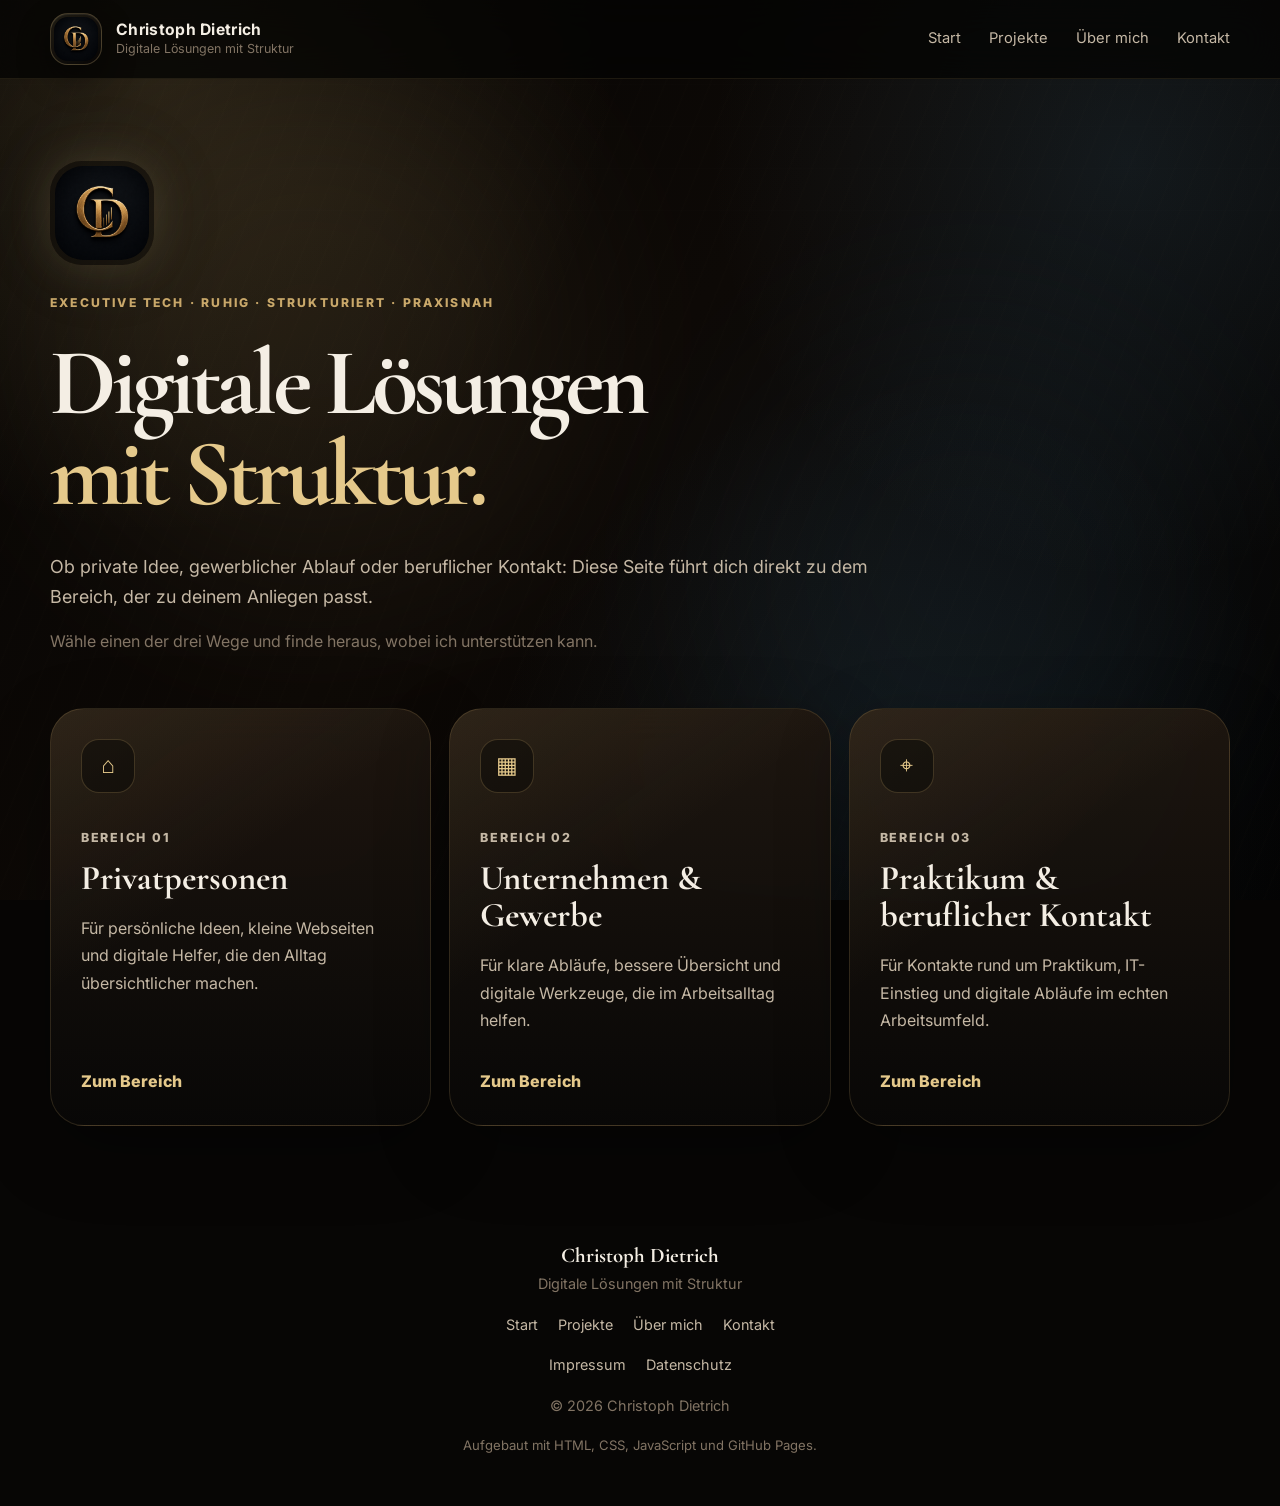
==== index.html @ 3a575f5e "Add files via upload" ====
<!DOCTYPE html>
<html lang="de">
<head>
  <meta charset="UTF-8" />
  <meta name="viewport" content="width=device-width, initial-scale=1.0" />

  <title>Christoph Dietrich | Digitale Lösungen mit Struktur</title>

  <meta
    name="description"
    content="Digitale Lösungen mit Struktur. Wähle zwischen Privatpersonen, Unternehmen & Gewerbe oder Praktikum & beruflicher Kontakt."
  />

  <link rel="icon" type="image/png" href="assets/favicon.png" />
  <link rel="stylesheet" href="style.css" />

  <link rel="preconnect" href="https://fonts.googleapis.com" />
  <link rel="preconnect" href="https://fonts.gstatic.com" crossorigin />
  <link
    href="https://fonts.googleapis.com/css2?family=Cormorant+Garamond:wght@500;600;700&family=Inter:wght@400;500;600;700;800&display=swap"
    rel="stylesheet"
  />
</head>

<body>
  <div class="page-background" aria-hidden="true">
    <div class="grain"></div>
    <div class="wood-lines"></div>
    <div class="ambient ambient-gold"></div>
    <div class="ambient ambient-blue"></div>
  </div>

  <header class="site-header" id="siteHeader">
    <nav class="navbar">
      <a href="./" class="brand" aria-label="Zur Startseite">
        <span class="brand-logo-shell">
          <img src="assets/logo-icon.png" alt="Christoph Dietrich Logo" class="brand-logo" />
        </span>

        <span class="brand-text">
          <strong>Christoph Dietrich</strong>
          <small>Digitale Lösungen mit Struktur</small>
        </span>
      </a>

      <button class="menu-toggle" id="menuToggle" aria-label="Menü öffnen" type="button">
        <span></span>
        <span></span>
        <span></span>
      </button>

      <div class="nav-links" id="navLinks">
        <a href="./">Start</a>
        <a href="projekte/">Projekte</a>
        <a href="ueber-mich/">Über mich</a>
        <a href="kontakt/">Kontakt</a>
      </div>
    </nav>
  </header>

  <main>
    <section class="entrance section">
      <div class="entrance-copy">
        <div class="hero-seal">
          <img src="assets/logo-icon.png" alt="Christoph Dietrich Logo" />
        </div>

        <p class="signature">Executive Tech · ruhig · strukturiert · praxisnah</p>

        <h1>
          Digitale Lösungen
          <span>mit Struktur.</span>
        </h1>

        <p class="entrance-text">
          Ob private Idee, gewerblicher Ablauf oder beruflicher Kontakt:
          Diese Seite führt dich direkt zu dem Bereich, der zu deinem Anliegen passt.
        </p>

        <p class="entrance-subtext">
          Wähle einen der drei Wege und finde heraus, wobei ich unterstützen kann.
        </p>
      </div>

      <div class="choice-grid">
        <a href="privatpersonen/" class="choice-card choice-card-one">
          <div class="choice-icon">⌂</div>
          <p class="choice-kicker">Bereich 01</p>
          <h2>Privatpersonen</h2>
          <p>
            Für persönliche Ideen, kleine Webseiten und digitale Helfer, die den
            Alltag übersichtlicher machen.
          </p>
          <span>Zum Bereich</span>
        </a>

        <a href="unternehmen-gewerbe/" class="choice-card choice-card-two">
          <div class="choice-icon">▦</div>
          <p class="choice-kicker">Bereich 02</p>
          <h2>Unternehmen & Gewerbe</h2>
          <p>
            Für klare Abläufe, bessere Übersicht und digitale Werkzeuge, die im
            Arbeitsalltag helfen.
          </p>
          <span>Zum Bereich</span>
        </a>

        <a href="praktikum-beruflicher-kontakt/" class="choice-card choice-card-three">
          <div class="choice-icon">⌖</div>
          <p class="choice-kicker">Bereich 03</p>
          <h2>Praktikum & beruflicher Kontakt</h2>
          <p>
            Für Kontakte rund um Praktikum, IT-Einstieg und digitale Abläufe im
            echten Arbeitsumfeld.
          </p>
          <span>Zum Bereich</span>
        </a>
      </div>
    </section>
  </main>

  <footer class="footer footer-minimal">
    <div class="footer-inner">
      <div class="footer-brand">
        <strong>Christoph Dietrich</strong>
        <span>Digitale Lösungen mit Struktur</span>
      </div>

      <div class="footer-links">
        <a href="./">Start</a>
        <a href="projekte/">Projekte</a>
        <a href="ueber-mich/">Über mich</a>
        <a href="kontakt/">Kontakt</a>
      </div>

      <div class="footer-legal">
        <a href="impressum/">Impressum</a>
        <a href="datenschutz/">Datenschutz</a>
      </div>

      <p class="footer-copy">
        © <span id="year"></span> Christoph Dietrich
      </p>

      <p class="footer-tech">
        Aufgebaut mit HTML, CSS, JavaScript und GitHub Pages.
      </p>
    </div>
  </footer>

  <script src="script.js"></script>
</body>
</html>
---- style.css ----
:root {
  --bg-main: #070605;
  --text-main: #f4eee4;
  --text-soft: #c5b8a5;
  --text-muted: #827464;

  --gold: #c9a86a;
  --gold-light: #e5c98b;
  --gold-soft: rgba(201, 168, 106, 0.14);

  --blue: #4f8fb8;
  --blue-soft: rgba(79, 143, 184, 0.14);

  --card-dark: rgba(18, 15, 12, 0.82);
  --border: rgba(201, 168, 106, 0.2);
  --border-soft: rgba(255, 255, 255, 0.08);

  --shadow: 0 28px 90px rgba(0, 0, 0, 0.58);

  --font-heading: "Cormorant Garamond", Georgia, serif;
  --font-body: "Inter", Arial, sans-serif;

  --max-width: 1180px;
  --radius-xl: 34px;
  --radius-lg: 24px;
}

* {
  box-sizing: border-box;
  margin: 0;
  padding: 0;
}

html {
  scroll-behavior: smooth;
}

body {
  min-height: 100vh;
  background: var(--bg-main);
  color: var(--text-main);
  font-family: var(--font-body);
  line-height: 1.7;
  overflow-x: hidden;
}

a {
  color: inherit;
  text-decoration: none;
}

button {
  font: inherit;
}

h1,
h2,
h3,
p,
a,
span,
strong {
  overflow-wrap: break-word;
}

.page-background {
  position: fixed;
  inset: 0;
  z-index: -10;
  overflow: hidden;
  background:
    radial-gradient(circle at 12% 8%, rgba(201, 168, 106, 0.16), transparent 33%),
    radial-gradient(circle at 88% 18%, rgba(79, 143, 184, 0.13), transparent 31%),
    radial-gradient(circle at 70% 88%, rgba(79, 143, 184, 0.1), transparent 34%),
    linear-gradient(135deg, #050403 0%, #0d0906 46%, #040404 100%);
}

.grain {
  position: absolute;
  inset: 0;
  opacity: 0.2;
  background-image:
    linear-gradient(rgba(255, 255, 255, 0.03) 1px, transparent 1px),
    linear-gradient(90deg, rgba(255, 255, 255, 0.025) 1px, transparent 1px);
  background-size: 42px 42px;
  mask-image: linear-gradient(to bottom, black 0%, transparent 88%);
}

.wood-lines {
  position: absolute;
  inset: -20%;
  opacity: 0.16;
  background:
    repeating-linear-gradient(
      115deg,
      transparent 0px,
      transparent 18px,
      rgba(201, 168, 106, 0.055) 19px,
      transparent 21px
    );
  transform: rotate(-3deg);
  animation: slowDrift 26s ease-in-out infinite alternate;
}

.ambient {
  position: absolute;
  width: 520px;
  height: 520px;
  border-radius: 999px;
  filter: blur(90px);
  opacity: 0.3;
}

.ambient-gold {
  top: 8%;
  left: 4%;
  background: rgba(201, 168, 106, 0.28);
  animation: ambientGold 18s ease-in-out infinite alternate;
}

.ambient-blue {
  right: 4%;
  bottom: 7%;
  background: rgba(79, 143, 184, 0.22);
  animation: ambientBlue 20s ease-in-out infinite alternate;
}

.site-header {
  position: sticky;
  top: 0;
  z-index: 30;
  background: rgba(5, 4, 3, 0.78);
  border-bottom: 1px solid rgba(201, 168, 106, 0.12);
  backdrop-filter: blur(18px);
  transition:
    background 0.25s ease,
    border-color 0.25s ease,
    box-shadow 0.25s ease;
}

.site-header.scrolled {
  background: rgba(5, 4, 3, 0.92);
  border-bottom-color: rgba(201, 168, 106, 0.22);
  box-shadow: 0 12px 38px rgba(0, 0, 0, 0.35);
}

.navbar {
  width: min(var(--max-width), calc(100% - 36px));
  min-height: 78px;
  margin: 0 auto;
  display: flex;
  align-items: center;
  justify-content: space-between;
  transition: min-height 0.25s ease;
}

.site-header.scrolled .navbar {
  min-height: 70px;
}

.brand {
  display: inline-flex;
  align-items: center;
  gap: 14px;
  min-width: 0;
}

.brand-logo-shell {
  width: 52px;
  height: 52px;
  flex: 0 0 auto;
  display: grid;
  place-items: center;
  border-radius: 18px;
  background:
    linear-gradient(145deg, rgba(229, 201, 139, 0.12), rgba(7, 6, 5, 0.88)),
    rgba(5, 4, 3, 0.7);
  border: 1px solid rgba(229, 201, 139, 0.24);
  box-shadow:
    inset 0 1px 0 rgba(255, 255, 255, 0.06),
    0 14px 32px rgba(0, 0, 0, 0.34);
  overflow: hidden;
  transition:
    width 0.25s ease,
    height 0.25s ease,
    border-radius 0.25s ease;
}

.site-header.scrolled .brand-logo-shell {
  width: 46px;
  height: 46px;
  border-radius: 16px;
}

.brand-logo {
  width: 44px;
  height: 44px;
  display: block;
  object-fit: cover;
  border-radius: 14px;
  transition:
    width 0.25s ease,
    height 0.25s ease,
    border-radius 0.25s ease;
}

.site-header.scrolled .brand-logo {
  width: 39px;
  height: 39px;
  border-radius: 13px;
}

.brand-text {
  display: grid;
  line-height: 1.2;
  min-width: 0;
}

.brand-text strong {
  font-size: 0.98rem;
  letter-spacing: 0.02em;
  white-space: nowrap;
}

.brand-text small {
  color: var(--text-muted);
  font-size: 0.78rem;
  margin-top: 3px;
  white-space: nowrap;
}

.nav-links {
  display: flex;
  align-items: center;
  gap: 28px;
  color: var(--text-soft);
  font-size: 0.92rem;
}

.nav-links a {
  position: relative;
  transition: color 0.2s ease;
}

.nav-links a::after {
  content: "";
  position: absolute;
  left: 0;
  bottom: -9px;
  width: 0;
  height: 1px;
  background: linear-gradient(90deg, var(--gold), transparent);
  transition: width 0.22s ease;
}

.nav-links a:hover {
  color: var(--text-main);
}

.nav-links a:hover::after {
  width: 100%;
}

.menu-toggle {
  display: none;
  width: 46px;
  height: 46px;
  flex: 0 0 auto;
  border: 1px solid var(--border);
  border-radius: 16px;
  background: rgba(20, 15, 11, 0.82);
  cursor: pointer;
}

.menu-toggle span {
  display: block;
  width: 20px;
  height: 2px;
  margin: 5px auto;
  border-radius: 99px;
  background: var(--text-main);
}

.section {
  width: min(var(--max-width), calc(100% - 36px));
  margin: 0 auto;
  padding: 100px 0;
}

.signature,
.eyebrow,
.panel-label {
  color: var(--gold);
  font-size: 0.76rem;
  font-weight: 800;
  letter-spacing: 0.18em;
  text-transform: uppercase;
}

.signature {
  margin-bottom: 24px;
}

h1,
h2,
h3 {
  color: var(--text-main);
}

h1 {
  max-width: 920px;
  font-family: var(--font-heading);
  font-size: clamp(3.4rem, 7.4vw, 7.2rem);
  font-weight: 700;
  line-height: 0.96;
  letter-spacing: -0.052em;
}

h1 span {
  display: block;
  color: var(--gold-light);
}

.btn {
  position: relative;
  min-height: 50px;
  display: inline-flex;
  align-items: center;
  justify-content: center;
  padding: 0 24px;
  border-radius: 999px;
  font-weight: 800;
  border: 1px solid transparent;
  overflow: hidden;
  transition:
    transform 0.22s ease,
    box-shadow 0.22s ease,
    background 0.22s ease,
    border-color 0.22s ease;
  cursor: pointer;
}

.btn::after {
  content: "";
  position: absolute;
  top: -30%;
  left: -60%;
  width: 40%;
  height: 160%;
  background: linear-gradient(90deg, transparent, rgba(255, 255, 255, 0.24), transparent);
  transform: rotate(18deg);
  transition: left 0.55s ease;
}

.btn:hover::after {
  left: 125%;
}

.btn:hover {
  transform: translateY(-2px);
}

.btn:active {
  transform: translateY(0);
}

.btn-primary {
  background: linear-gradient(135deg, var(--gold-light), var(--gold));
  color: #150f09;
  box-shadow: 0 18px 38px rgba(201, 168, 106, 0.22);
}

.btn-primary:hover {
  box-shadow: 0 22px 48px rgba(201, 168, 106, 0.3);
}

.btn-secondary {
  color: var(--text-main);
  background: rgba(18, 15, 12, 0.7);
  border-color: rgba(201, 168, 106, 0.26);
}

.btn-secondary:hover {
  border-color: rgba(79, 143, 184, 0.46);
  background: rgba(79, 143, 184, 0.1);
}

/* Startseite */

.entrance {
  min-height: calc(100vh - 78px);
  display: grid;
  align-content: center;
  gap: 52px;
  padding-top: 82px;
  padding-bottom: 72px;
}

.entrance-copy {
  max-width: 940px;
}

.hero-seal {
  width: 104px;
  height: 104px;
  display: grid;
  place-items: center;
  margin-bottom: 28px;
  border-radius: 32px;
  background: rgba(7, 6, 5, 0.4);
  box-shadow:
    0 0 42px rgba(201, 168, 106, 0.18),
    0 0 90px rgba(79, 143, 184, 0.08);
  animation: softPulse 5s ease-in-out infinite;
}

.hero-seal img {
  width: 94px;
  height: 94px;
  display: block;
  object-fit: cover;
  border-radius: 28px;
}

.entrance-text {
  max-width: 820px;
  margin-top: 32px;
  color: var(--text-soft);
  font-size: clamp(1rem, 1.4vw, 1.12rem);
}

.entrance-subtext {
  margin-top: 16px;
  color: var(--text-muted);
}

.choice-grid {
  display: grid;
  grid-template-columns: repeat(3, minmax(0, 1fr));
  gap: 18px;
}

.choice-card,
.text-card,
.project-card,
.contact-card,
.cta-card,
.page-panel,
.career-card,
.legal-card {
  position: relative;
  overflow: hidden;
}

.choice-card::before,
.text-card::before,
.project-card::before,
.contact-card::before,
.cta-card::before,
.page-panel::before,
.legal-card::before {
  content: "";
  position: absolute;
  inset: 0;
  background: linear-gradient(115deg, transparent 0%, rgba(229, 201, 139, 0.08) 42%, transparent 70%);
  transform: translateX(-130%);
  transition: transform 0.75s ease;
  pointer-events: none;
}

.choice-card:hover::before,
.text-card:hover::before,
.project-card:hover::before,
.contact-card:hover::before,
.cta-card:hover::before,
.page-panel:hover::before,
.legal-card:hover::before {
  transform: translateX(130%);
}

.choice-card {
  min-height: 370px;
  display: flex;
  flex-direction: column;
  padding: 30px;
  border-radius: var(--radius-xl);
  background:
    linear-gradient(145deg, rgba(201, 168, 106, 0.1), transparent 42%),
    linear-gradient(180deg, rgba(31, 23, 16, 0.92), rgba(9, 8, 7, 0.9));
  border: 1px solid rgba(201, 168, 106, 0.18);
  box-shadow: 0 24px 72px rgba(0, 0, 0, 0.32);
  backdrop-filter: blur(18px);
  opacity: 0;
  transform: translateY(18px);
  animation: fadeUp 0.8s ease forwards;
  transition:
    transform 0.22s ease,
    border-color 0.22s ease,
    box-shadow 0.22s ease;
}

.choice-card:hover {
  transform: translateY(-6px);
  border-color: rgba(229, 201, 139, 0.42);
  box-shadow: 0 32px 90px rgba(0, 0, 0, 0.48);
}

.choice-card-one {
  animation-delay: 0.15s;
}

.choice-card-two {
  animation-delay: 0.3s;
}

.choice-card-three {
  animation-delay: 0.45s;
}

.choice-icon,
.page-icon {
  width: 54px;
  height: 54px;
  display: grid;
  place-items: center;
  border-radius: 18px;
  margin-bottom: 34px;
  color: var(--gold-light);
  background: rgba(3, 3, 3, 0.42);
  border: 1px solid rgba(201, 168, 106, 0.24);
  font-size: 1.45rem;
}

.choice-kicker {
  color: var(--text-muted);
  font-size: 0.78rem;
  font-weight: 800;
  text-transform: uppercase;
  letter-spacing: 0.14em;
  margin-bottom: 12px;
}

.choice-card h2 {
  font-family: var(--font-heading);
  font-size: clamp(2rem, 2.7vw, 2.35rem);
  line-height: 1.08;
  margin-bottom: 18px;
}

.choice-card p {
  color: var(--text-soft);
}

.choice-card span {
  margin-top: auto;
  padding-top: 34px;
  color: var(--gold-light);
  font-weight: 800;
}

/* Unterseiten allgemein */

.page-hero {
  min-height: calc(72vh - 78px);
  display: grid;
  grid-template-columns: minmax(0, 1.06fr) minmax(300px, 0.94fr);
  align-items: center;
  gap: 58px;
  padding-top: 82px;
  padding-bottom: 74px;
}

.page-hero-text {
  max-width: 760px;
  margin-top: 32px;
  color: var(--text-soft);
  font-size: clamp(1rem, 1.4vw, 1.1rem);
}

.hero-actions {
  margin-top: 38px;
  display: flex;
  flex-wrap: wrap;
  gap: 14px;
}

.page-panel {
  padding: 30px;
  border-radius: var(--radius-xl);
  background:
    linear-gradient(145deg, rgba(201, 168, 106, 0.1), transparent 42%),
    linear-gradient(180deg, rgba(31, 23, 16, 0.92), rgba(9, 8, 7, 0.9));
  border: 1px solid rgba(201, 168, 106, 0.24);
  box-shadow: var(--shadow);
  backdrop-filter: blur(18px);
}

.panel-list {
  display: grid;
  gap: 12px;
  margin-top: 26px;
}

.panel-list div,
.detail-list div,
.project-data div,
.tech-pill {
  padding: 15px;
  border-radius: 18px;
  background: rgba(3, 3, 3, 0.34);
  border: 1px solid rgba(255, 255, 255, 0.075);
}

.panel-list span,
.detail-list span,
.project-data span {
  display: block;
  color: var(--text-muted);
  font-size: 0.78rem;
  margin-bottom: 4px;
}

.panel-list strong,
.detail-list strong,
.project-data strong {
  color: var(--text-main);
  font-size: 0.92rem;
}

.content-grid {
  display: grid;
  grid-template-columns: minmax(0, 1.08fr) minmax(0, 0.92fr);
  gap: 18px;
}

.text-card,
.project-card,
.contact-card,
.legal-card {
  padding: 30px;
  border-radius: var(--radius-lg);
  background:
    linear-gradient(145deg, rgba(201, 168, 106, 0.08), transparent 48%),
    var(--card-dark);
  border: 1px solid var(--border-soft);
  box-shadow: 0 22px 70px rgba(0, 0, 0, 0.28);
  backdrop-filter: blur(18px);
}

.text-card h2,
.contact-card h2,
.legal-card h2 {
  font-family: var(--font-heading);
  font-size: clamp(2.3rem, 4vw, 4.2rem);
  line-height: 1.02;
  margin-bottom: 20px;
}

.text-card h3,
.project-card h3,
.legal-card h3 {
  font-family: var(--font-heading);
  font-size: 1.75rem;
  line-height: 1.12;
  margin-bottom: 16px;
}

.text-card p,
.project-card p,
.contact-card p,
.legal-card p,
.legal-card li {
  color: var(--text-soft);
}

.text-card p + p,
.legal-card p + p {
  margin-top: 16px;
}

.legal-card ul {
  display: grid;
  gap: 8px;
  margin-top: 14px;
  padding-left: 20px;
}

.card-number {
  display: inline-block;
  margin-bottom: 30px;
  color: var(--gold);
  font-weight: 900;
}

.feature-list {
  display: grid;
  gap: 14px;
  margin-top: 24px;
}

.feature-list article {
  padding: 20px;
  border-radius: 22px;
  background: rgba(4, 4, 4, 0.34);
  border: 1px solid rgba(255, 255, 255, 0.075);
}

.feature-list span {
  display: inline-block;
  margin-bottom: 12px;
  color: var(--gold);
  font-weight: 900;
}

.feature-list h3 {
  margin-bottom: 8px;
}

.projects-grid {
  display: grid;
  grid-template-columns: repeat(2, minmax(0, 1fr));
  gap: 18px;
}

.project-card {
  min-height: 360px;
  display: flex;
  flex-direction: column;
}

.project-head {
  display: flex;
  justify-content: space-between;
  align-items: center;
  gap: 14px;
  margin-bottom: 34px;
}

.project-index {
  color: var(--gold);
  font-weight: 900;
  letter-spacing: 0.08em;
}

.project-state {
  padding: 7px 11px;
  border-radius: 999px;
  color: #d8ecf8;
  background: var(--blue-soft);
  border: 1px solid rgba(79, 143, 184, 0.3);
  font-size: 0.76rem;
  font-weight: 800;
  white-space: nowrap;
}

.project-card p {
  margin-bottom: 18px;
}

.project-data {
  display: grid;
  grid-template-columns: repeat(2, minmax(0, 1fr));
  gap: 12px;
  margin-top: auto;
  padding-top: 16px;
}

.section-heading {
  max-width: 820px;
  margin-bottom: 40px;
}

.eyebrow {
  margin-bottom: 16px;
}

.section-heading h2 {
  font-family: var(--font-heading);
  font-size: clamp(2.7rem, 5vw, 5.2rem);
  line-height: 1;
  letter-spacing: -0.04em;
}

.section-heading p {
  color: var(--text-soft);
  margin-top: 18px;
}

.cta-card {
  max-width: 920px;
  margin: 0 auto;
  padding: 48px;
  text-align: center;
  border-radius: var(--radius-xl);
  background:
    linear-gradient(135deg, rgba(201, 168, 106, 0.1), transparent 44%),
    rgba(18, 15, 12, 0.78);
  border: 1px solid rgba(201, 168, 106, 0.17);
  box-shadow: var(--shadow);
}

.cta-card h2 {
  font-family: var(--font-heading);
  font-size: clamp(2.7rem, 5vw, 5.2rem);
  line-height: 1;
  margin-bottom: 22px;
}

.cta-card p {
  max-width: 700px;
  margin: 0 auto 30px;
  color: var(--text-soft);
}

/* Projekte */

.project-page-grid {
  display: grid;
  gap: 18px;
}

.project-page-card {
  min-height: 390px;
}

.tech-list {
  display: flex;
  flex-wrap: wrap;
  gap: 10px;
  margin-top: 24px;
}

.tech-pill {
  color: var(--text-soft);
  font-size: 0.9rem;
}

/* Über mich */

.about-hero {
  position: relative;
  width: 100%;
  max-width: none;
  min-height: calc(88vh - 78px);
  margin: 0;
  padding: 0;
  display: grid;
  align-items: center;
  overflow: hidden;
  isolation: isolate;
}

.about-hero::before {
  content: "";
  position: absolute;
  inset: 0;
  z-index: 2;
  pointer-events: none;
  background:
    linear-gradient(
      90deg,
      rgba(7, 6, 5, 0.98) 0%,
      rgba(7, 6, 5, 0.94) 28%,
      rgba(7, 6, 5, 0.78) 48%,
      rgba(7, 6, 5, 0.38) 68%,
      rgba(7, 6, 5, 0.74) 100%
    ),
    linear-gradient(
      180deg,
      rgba(7, 6, 5, 0.86) 0%,
      rgba(7, 6, 5, 0.18) 38%,
      rgba(7, 6, 5, 0.92) 100%
    ),
    radial-gradient(circle at 78% 38%, rgba(201, 168, 106, 0.11), transparent 32%),
    radial-gradient(circle at 84% 70%, rgba(79, 143, 184, 0.12), transparent 34%);
}

.about-hero::after {
  content: "";
  position: absolute;
  inset: 0;
  z-index: 3;
  pointer-events: none;
  opacity: 0.3;
  background:
    repeating-linear-gradient(
      115deg,
      transparent 0px,
      transparent 26px,
      rgba(201, 168, 106, 0.055) 27px,
      transparent 29px
    ),
    linear-gradient(
      90deg,
      rgba(7, 6, 5, 0.75) 0%,
      transparent 44%,
      rgba(7, 6, 5, 0.68) 100%
    );
  mix-blend-mode: screen;
}

.about-hero-bg {
  position: absolute;
  inset: 0;
  z-index: 1;
  overflow: hidden;
  background:
    radial-gradient(circle at 82% 40%, rgba(201, 168, 106, 0.08), transparent 34%),
    linear-gradient(135deg, #050403 0%, #0d0906 48%, #040404 100%);
}

.about-hero-bg img {
  position: absolute;
  right: 0;
  top: 50%;
  width: min(58vw, 760px);
  height: 100%;
  min-height: 620px;
  transform: translateY(-50%);
  object-fit: cover;
  object-position: center top;
  opacity: 0.62;
  filter: saturate(0.72) contrast(1.04) brightness(0.66);
  animation: portraitFade 1.2s ease both;
  mask-image:
    linear-gradient(
      90deg,
      transparent 0%,
      rgba(0, 0, 0, 0.08) 8%,
      black 26%,
      black 66%,
      rgba(0, 0, 0, 0.42) 82%,
      transparent 100%
    ),
    linear-gradient(
      180deg,
      transparent 0%,
      black 12%,
      black 68%,
      transparent 100%
    );
  mask-composite: intersect;
}

.about-hero-content {
  position: relative;
  z-index: 5;
  width: min(var(--max-width), calc(100% - 36px));
  margin: 0 auto;
  padding: 96px 0 98px;
  max-width: none;
  animation: fadeUp 0.8s ease both;
}

.about-hero-content .page-hero-text,
.about-hero-content .about-intro {
  max-width: 720px;
}

.about-intro {
  margin-top: 22px;
  color: var(--text-soft);
}

.personal-grid {
  display: grid;
  grid-template-columns: minmax(0, 1.16fr) minmax(0, 0.84fr);
  gap: 18px;
}

.main-profile-card {
  grid-row: span 2;
}

.detail-list {
  display: grid;
  gap: 10px;
}

.career-card {
  padding: 34px;
  border-radius: var(--radius-xl);
  background:
    linear-gradient(135deg, rgba(201, 168, 106, 0.1), transparent 44%),
    rgba(18, 15, 12, 0.78);
  border: 1px solid rgba(201, 168, 106, 0.17);
  backdrop-filter: blur(18px);
  position: relative;
  overflow: hidden;
}

.career-line {
  position: absolute;
  left: 34px;
  top: 76px;
  bottom: 76px;
  width: 1px;
  background: linear-gradient(to bottom, var(--gold), transparent);
  opacity: 0.38;
}

.career-item {
  position: relative;
  display: grid;
  grid-template-columns: 52px minmax(0, 1fr);
  gap: 24px;
  padding: 24px 0;
}

.career-item span {
  position: relative;
  width: 48px;
  height: 48px;
  border-radius: 16px;
  display: grid;
  place-items: center;
  color: var(--gold-light);
  background: rgba(3, 3, 3, 0.92);
  border: 1px solid rgba(201, 168, 106, 0.26);
  font-weight: 900;
  z-index: 2;
  box-shadow: 0 0 0 10px rgba(18, 15, 12, 0.82);
}

.career-item h3 {
  font-family: var(--font-heading);
  font-size: 1.75rem;
  line-height: 1.12;
  margin-bottom: 16px;
}

.career-item p {
  color: var(--text-soft);
}

/* Kontakt */

.contact-page,
.legal-page {
  min-height: calc(100vh - 78px);
  display: grid;
  align-content: center;
  padding-top: 82px;
  padding-bottom: 72px;
}

.contact-card {
  max-width: 920px;
  margin: 0 auto;
  text-align: center;
}

.contact-card .page-icon {
  margin: 0 auto 28px;
}

.contact-grid {
  display: grid;
  grid-template-columns: repeat(3, minmax(0, 1fr));
  gap: 14px;
  margin-top: 34px;
}

.contact-grid div {
  padding: 18px;
  border-radius: 20px;
  background: rgba(3, 3, 3, 0.34);
  border: 1px solid rgba(255, 255, 255, 0.075);
}

.contact-grid strong {
  display: block;
  color: var(--gold-light);
  margin-bottom: 8px;
}

.contact-grid span {
  color: var(--text-soft);
  font-size: 0.9rem;
}

.notice {
  margin-top: 28px;
  padding: 18px 20px;
  border-radius: 22px;
  color: var(--text-soft);
  background: rgba(79, 143, 184, 0.1);
  border: 1px solid rgba(79, 143, 184, 0.22);
}

/* Legal */

.legal-wrap {
  display: grid;
  gap: 18px;
}

.legal-card {
  max-width: 940px;
}

.legal-card address {
  margin-top: 14px;
  color: var(--text-soft);
  font-style: normal;
  line-height: 1.9;
}

/* Footer */

.footer {
  width: min(var(--max-width), calc(100% - 36px));
  margin: 0 auto;
  padding: 46px 0 50px;
  color: var(--text-muted);
  text-align: center;
  border-top: 1px solid rgba(201, 168, 106, 0.13);
}

.footer-minimal {
  border-top: none;
}

.footer-inner {
  display: grid;
  gap: 16px;
  justify-items: center;
}

.footer-brand {
  display: grid;
  gap: 3px;
}

.footer-brand strong {
  color: var(--text-main);
  font-family: var(--font-heading);
  font-size: 1.3rem;
  line-height: 1.2;
}

.footer-brand span,
.footer-copy,
.footer-tech {
  color: var(--text-muted);
  font-size: 0.9rem;
}

.footer-tech {
  font-size: 0.82rem;
}

.footer-links,
.footer-legal {
  display: flex;
  justify-content: center;
  flex-wrap: wrap;
  gap: 14px 20px;
}

.footer-links a,
.footer-legal a {
  color: var(--text-soft);
  font-size: 0.9rem;
  transition: color 0.2s ease;
}

.footer-links a:hover,
.footer-legal a:hover {
  color: var(--gold-light);
}

.reveal {
  opacity: 0;
  transform: translateY(24px) scale(0.985);
  transition:
    opacity 0.7s ease,
    transform 0.7s ease;
}

.reveal.visible {
  opacity: 1;
  transform: translateY(0) scale(1);
}

/* Animationen */

@keyframes fadeUp {
  from {
    opacity: 0;
    transform: translateY(18px);
  }

  to {
    opacity: 1;
    transform: translateY(0);
  }
}

@keyframes portraitFade {
  from {
    opacity: 0;
    transform: translateY(-50%) scale(1.03);
  }

  to {
    opacity: 0.62;
    transform: translateY(-50%) scale(1);
  }
}

@keyframes ambientGold {
  from {
    transform: translate(0, 0) scale(1);
  }

  to {
    transform: translate(80px, 50px) scale(1.08);
  }
}

@keyframes ambientBlue {
  from {
    transform: translate(0, 0) scale(1);
  }

  to {
    transform: translate(-70px, -45px) scale(1.05);
  }
}

@keyframes slowDrift {
  from {
    transform: rotate(-3deg) translateX(0);
  }

  to {
    transform: rotate(-3deg) translateX(42px);
  }
}

@keyframes softPulse {
  0%,
  100% {
    box-shadow:
      0 0 42px rgba(201, 168, 106, 0.18),
      0 0 90px rgba(79, 143, 184, 0.08);
  }

  50% {
    box-shadow:
      0 0 58px rgba(201, 168, 106, 0.25),
      0 0 110px rgba(79, 143, 184, 0.12);
  }
}

/* Responsive */

@media (max-width: 1080px) {
  .choice-grid,
  .page-hero,
  .content-grid,
  .personal-grid {
    grid-template-columns: 1fr;
  }

  .choice-card {
    min-height: auto;
  }

  .page-panel {
    max-width: 760px;
  }

  .main-profile-card {
    grid-row: auto;
  }

  .about-hero-bg img {
    right: -8%;
    width: min(62vw, 640px);
    opacity: 0.48;
  }
}

@media (max-width: 860px) {
  .projects-grid,
  .project-data,
  .contact-grid {
    grid-template-columns: 1fr;
  }

  .project-card {
    min-height: auto;
  }
}

@media (max-width: 740px) {
  .navbar {
    min-height: 70px;
  }

  .brand-text small {
    display: none;
  }

  .menu-toggle {
    display: block;
  }

  .nav-links {
    position: absolute;
    top: 70px;
    left: 18px;
    right: 18px;
    display: none;
    flex-direction: column;
    align-items: flex-start;
    gap: 0;
    padding: 14px;
    border-radius: 22px;
    background: rgba(7, 6, 5, 0.96);
    border: 1px solid rgba(201, 168, 106, 0.2);
    box-shadow: var(--shadow);
  }

  .nav-links.active {
    display: flex;
  }

  .nav-links a {
    width: 100%;
    padding: 13px 10px;
  }

  .nav-links a::after {
    display: none;
  }

  .section {
    width: min(100% - 28px, var(--max-width));
    padding: 74px 0;
  }

  .entrance,
  .page-hero,
  .contact-page,
  .legal-page {
    padding-top: 58px;
    padding-bottom: 58px;
  }

  h1 {
    font-size: clamp(3.05rem, 15vw, 5rem);
    line-height: 1;
  }

  .signature {
    line-height: 1.5;
  }

  .hero-seal {
    width: 86px;
    height: 86px;
    border-radius: 26px;
  }

  .hero-seal img {
    width: 78px;
    height: 78px;
    border-radius: 23px;
  }

  .choice-card,
  .page-panel,
  .text-card,
  .project-card,
  .career-card,
  .cta-card,
  .contact-card,
  .legal-card {
    padding: 24px;
  }

  .hero-actions {
    flex-direction: column;
  }

  .btn {
    width: 100%;
  }

  .project-head {
    align-items: flex-start;
    flex-direction: column;
    margin-bottom: 32px;
  }

  .career-line {
    display: none;
  }

  .career-item {
    grid-template-columns: 1fr;
    gap: 14px;
  }

  .career-item span {
    box-shadow: none;
  }

  .section-heading h2,
  .cta-card h2,
  .contact-card h2,
  .text-card h2,
  .legal-card h2 {
    font-size: clamp(2.4rem, 12vw, 4rem);
    line-height: 1.04;
  }

  .about-hero {
    min-height: auto;
  }

  .about-hero::before {
    background:
      linear-gradient(
        180deg,
        rgba(7, 6, 5, 0.72) 0%,
        rgba(7, 6, 5, 0.92) 42%,
        rgba(7, 6, 5, 0.98) 100%
      ),
      radial-gradient(circle at 68% 18%, rgba(201, 168, 106, 0.12), transparent 34%);
  }

  .about-hero-bg {
    height: 390px;
    inset: 0 0 auto 0;
  }

  .about-hero-bg img {
    position: absolute;
    right: -18%;
    top: 0;
    width: 118%;
    height: 390px;
    min-height: 0;
    transform: none;
    opacity: 0.34;
    object-position: center top;
    filter: saturate(0.7) contrast(1.02) brightness(0.6);
    mask-image: linear-gradient(to bottom, black 0%, black 48%, transparent 100%);
    animation: none;
  }

  .about-hero-content {
    padding: 72px 0 76px;
  }
}

@media (max-width: 460px) {
  .brand-text strong {
    font-size: 0.9rem;
  }

  .brand-logo-shell {
    width: 46px;
    height: 46px;
    border-radius: 16px;
  }

  .brand-logo {
    width: 39px;
    height: 39px;
    border-radius: 13px;
  }

  .choice-card h2 {
    font-size: 2rem;
  }

  .footer {
    padding-bottom: 42px;
  }
}

@media (prefers-reduced-motion: reduce) {
  html {
    scroll-behavior: auto;
  }

  *,
  *::before,
  *::after {
    animation-duration: 0.001ms !important;
    animation-iteration-count: 1 !important;
    transition-duration: 0.001ms !important;
  }
}
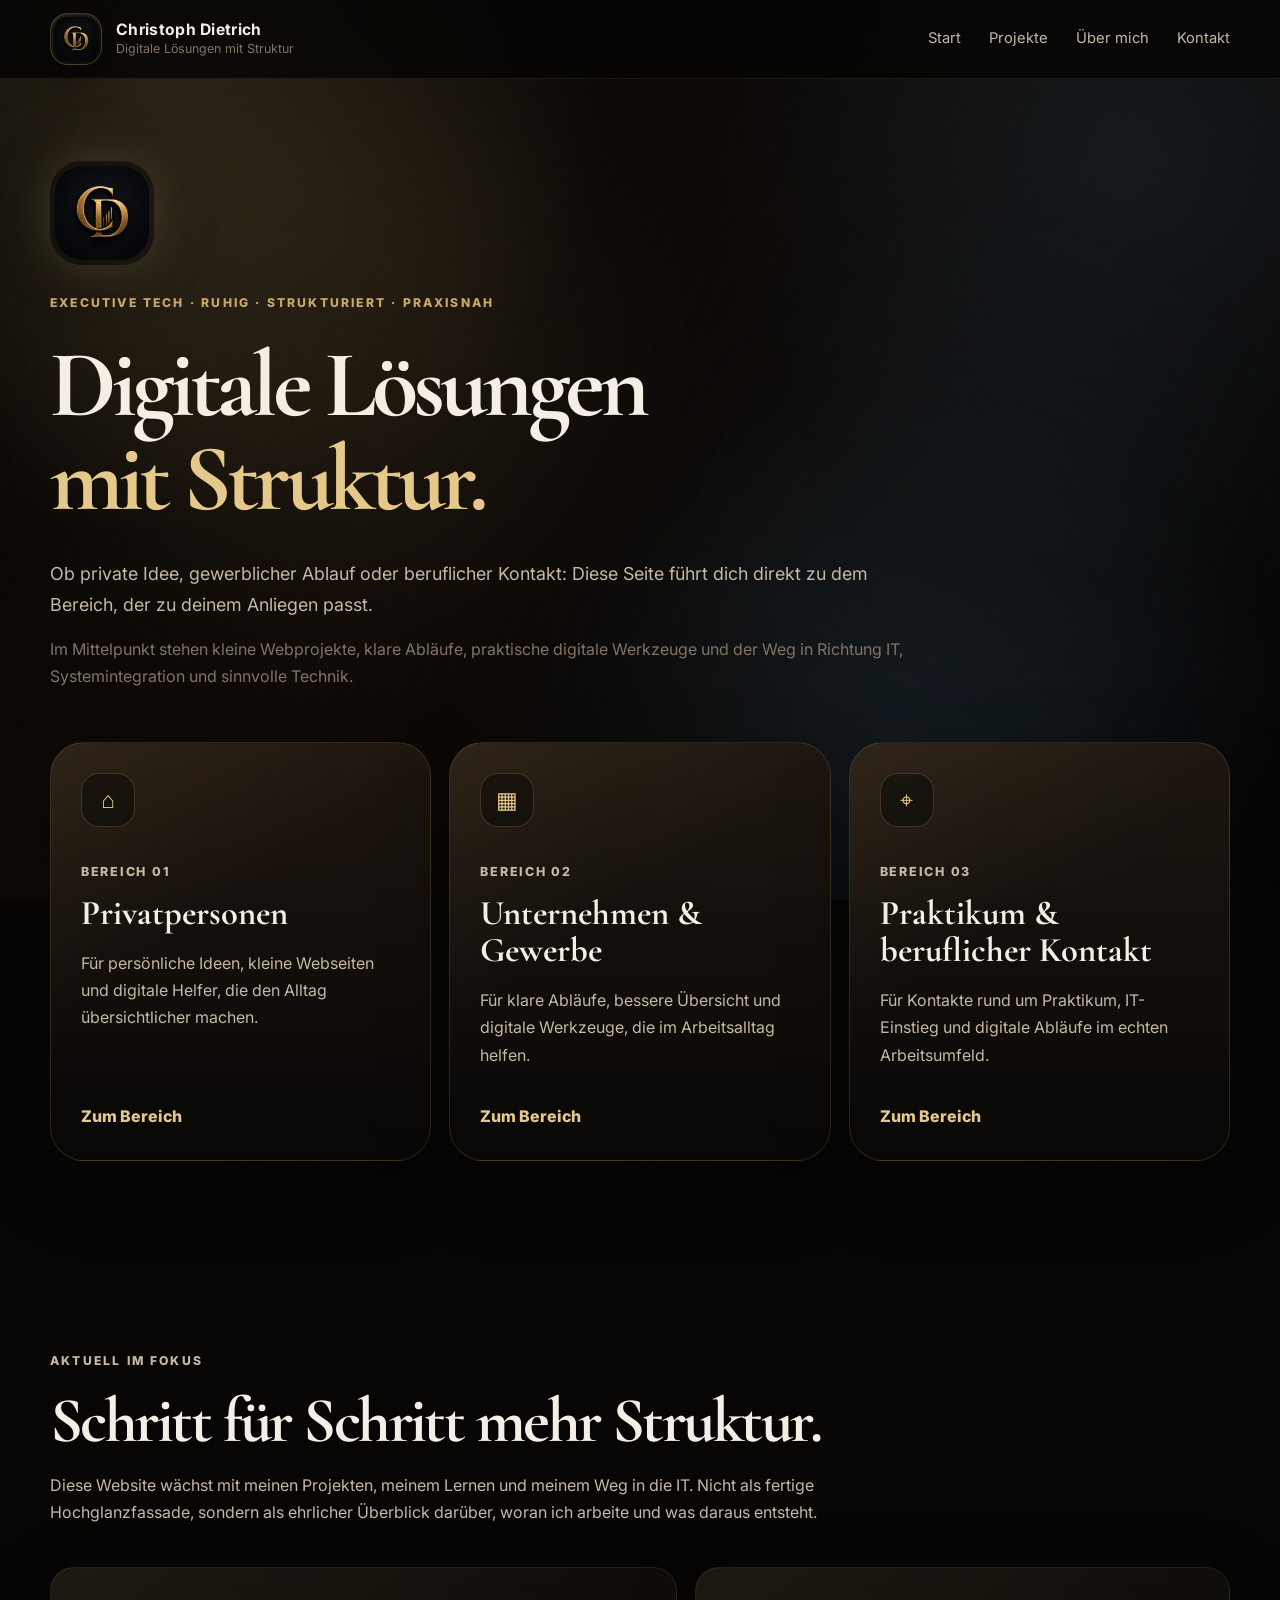
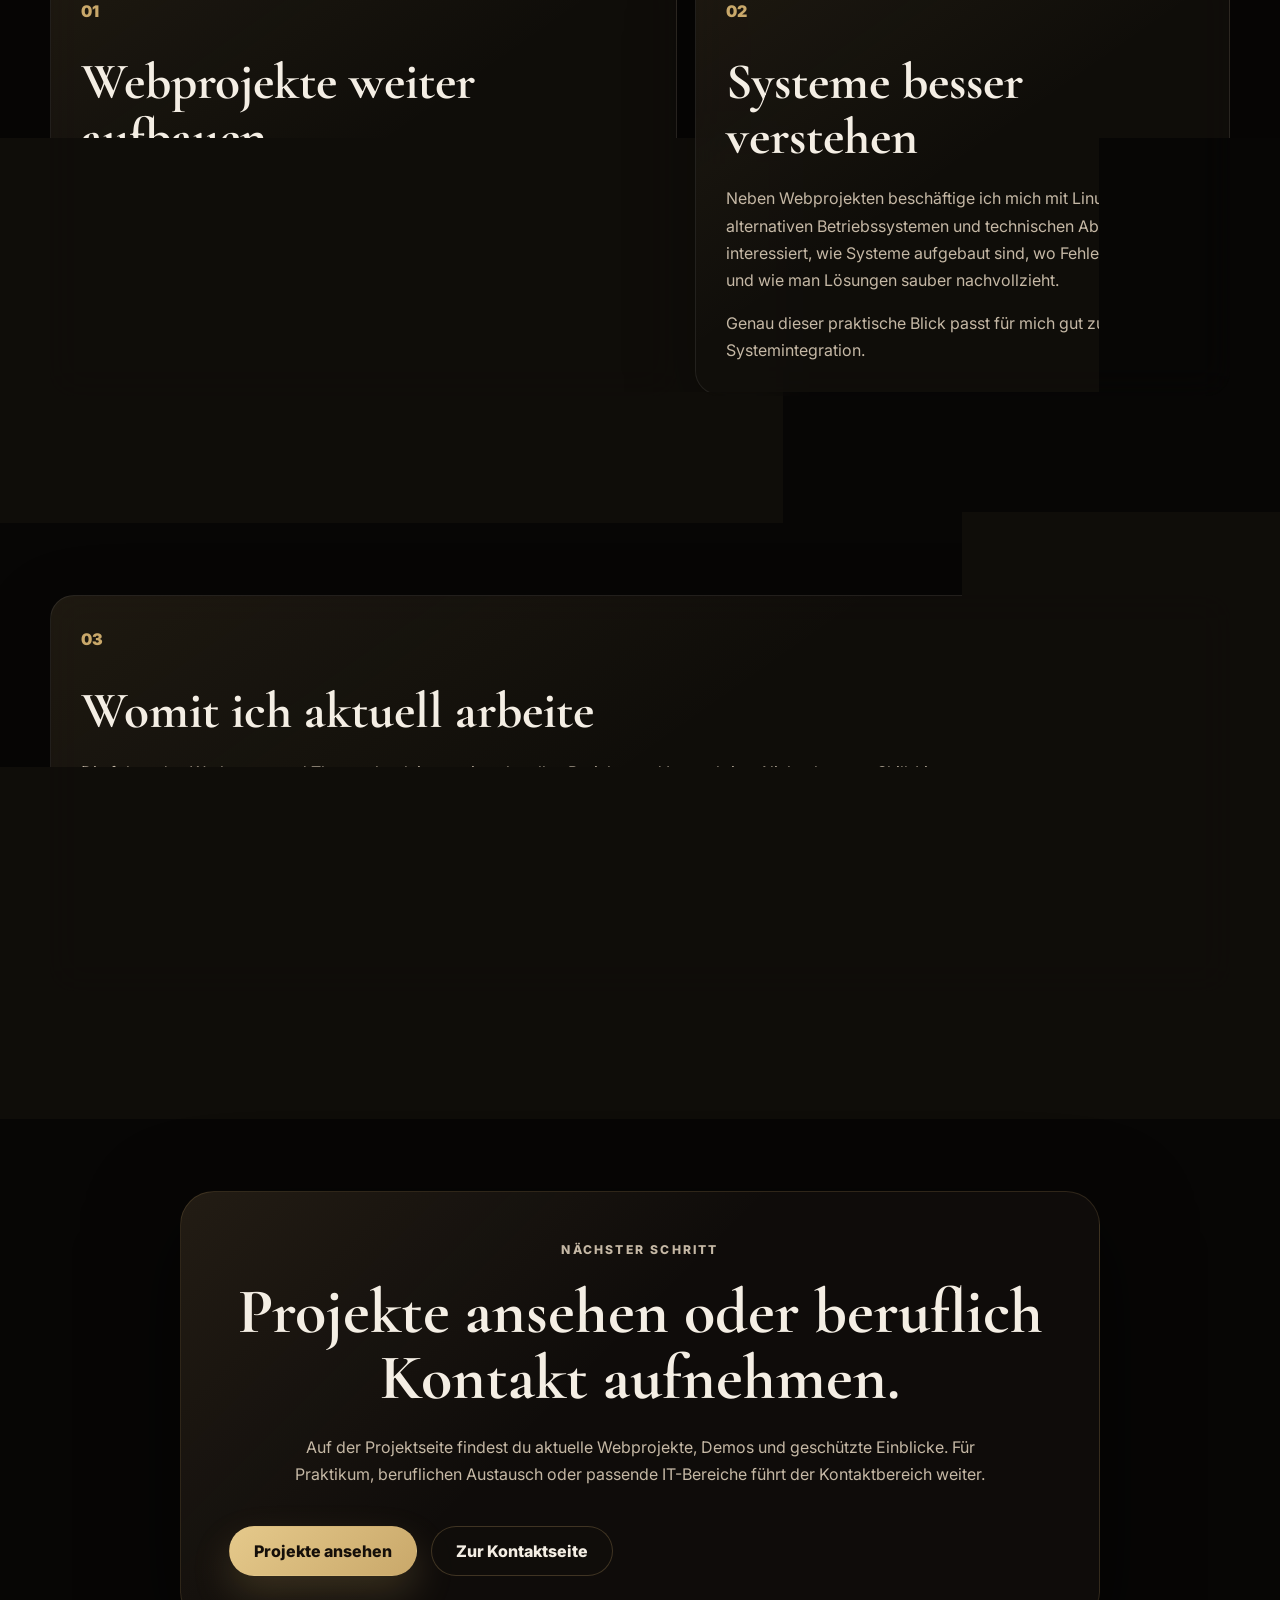
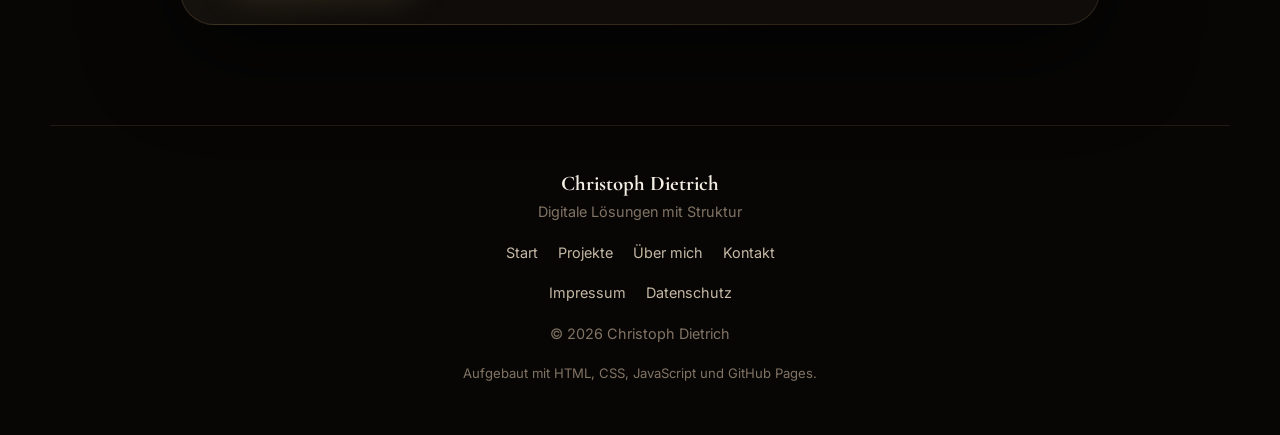
==== commit 5c0a5337: "Add files via upload" ====
--- a/index.html
+++ b/index.html
@@ -8,7 +8,7 @@
 
   <meta
     name="description"
-    content="Digitale Lösungen mit Struktur. Wähle zwischen Privatpersonen, Unternehmen & Gewerbe oder Praktikum & beruflicher Kontakt."
+    content="Christoph Dietrich. Digitale Lösungen mit Struktur, kleine Webprojekte, praktische Anwendungen, IT-Einstieg, Systemintegration und beruflicher Kontakt."
   />
 
   <link rel="icon" type="image/png" href="assets/favicon.png" />
@@ -78,48 +78,153 @@
         </p>
 
         <p class="entrance-subtext">
-          Wähle einen der drei Wege und finde heraus, wobei ich unterstützen kann.
+          Im Mittelpunkt stehen kleine Webprojekte, klare Abläufe, praktische digitale
+          Werkzeuge und der Weg in Richtung IT, Systemintegration und sinnvolle Technik.
         </p>
       </div>
 
       <div class="choice-grid">
         <a href="privatpersonen/" class="choice-card choice-card-one">
           <div class="choice-icon">⌂</div>
+
           <p class="choice-kicker">Bereich 01</p>
+
           <h2>Privatpersonen</h2>
-          <p>
-            Für persönliche Ideen, kleine Webseiten und digitale Helfer, die den
-            Alltag übersichtlicher machen.
-          </p>
+
+          <p>
+            Für persönliche Ideen, kleine Webseiten und digitale Helfer, die den Alltag
+            übersichtlicher machen.
+          </p>
+
           <span>Zum Bereich</span>
         </a>
 
         <a href="unternehmen-gewerbe/" class="choice-card choice-card-two">
           <div class="choice-icon">▦</div>
+
           <p class="choice-kicker">Bereich 02</p>
+
           <h2>Unternehmen & Gewerbe</h2>
+
           <p>
             Für klare Abläufe, bessere Übersicht und digitale Werkzeuge, die im
             Arbeitsalltag helfen.
           </p>
+
           <span>Zum Bereich</span>
         </a>
 
         <a href="praktikum-beruflicher-kontakt/" class="choice-card choice-card-three">
           <div class="choice-icon">⌖</div>
+
           <p class="choice-kicker">Bereich 03</p>
+
           <h2>Praktikum & beruflicher Kontakt</h2>
-          <p>
-            Für Kontakte rund um Praktikum, IT-Einstieg und digitale Abläufe im
-            echten Arbeitsumfeld.
-          </p>
+
+          <p>
+            Für Kontakte rund um Praktikum, IT-Einstieg und digitale Abläufe im echten
+            Arbeitsumfeld.
+          </p>
+
           <span>Zum Bereich</span>
         </a>
       </div>
     </section>
+
+    <section class="section">
+      <div class="section-heading">
+        <p class="eyebrow">Aktuell im Fokus</p>
+        <h2>Schritt für Schritt mehr Struktur.</h2>
+        <p>
+          Diese Website wächst mit meinen Projekten, meinem Lernen und meinem Weg in die IT.
+          Nicht als fertige Hochglanzfassade, sondern als ehrlicher Überblick darüber, woran ich
+          arbeite und was daraus entsteht.
+        </p>
+      </div>
+
+      <div class="content-grid">
+        <article class="text-card">
+          <span class="card-number">01</span>
+
+          <h2>Webprojekte weiter aufbauen</h2>
+
+          <p>
+            Ich arbeite an kleinen Webseiten, Anwendungen und Konzepten, die nicht nur gut
+            aussehen sollen, sondern verständlich aufgebaut sind und im Alltag Sinn ergeben.
+          </p>
+
+          <p>
+            Dazu gehören eigene Projekte, kleine Demos und Ideen, bei denen Struktur,
+            Gestaltung und Funktion zusammenkommen.
+          </p>
+        </article>
+
+        <article class="text-card">
+          <span class="card-number">02</span>
+
+          <h2>Systeme besser verstehen</h2>
+
+          <p>
+            Neben Webprojekten beschäftige ich mich mit Linux-Systemen, alternativen
+            Betriebssystemen und technischen Abläufen. Mich interessiert, wie Systeme aufgebaut
+            sind, wo Fehler entstehen und wie man Lösungen sauber nachvollzieht.
+          </p>
+
+          <p>
+            Genau dieser praktische Blick passt für mich gut zur Systemintegration.
+          </p>
+        </article>
+      </div>
+    </section>
+
+    <section class="section">
+      <article class="text-card">
+        <span class="card-number">03</span>
+
+        <h2>Womit ich aktuell arbeite</h2>
+
+        <p>
+          Die folgenden Werkzeuge und Themen begleiten meine aktuellen Projekte und Lernschritte.
+          Nicht als starre Skill-Liste, sondern als praktischer Werkzeugkasten, der Stück für Stück wächst.
+        </p>
+
+        <div class="tech-list">
+          <span class="tech-pill">HTML</span>
+          <span class="tech-pill">CSS</span>
+          <span class="tech-pill">JavaScript</span>
+          <span class="tech-pill">JSON</span>
+          <span class="tech-pill">Visual Studio Code</span>
+          <span class="tech-pill">GitHub</span>
+          <span class="tech-pill">GitHub Pages</span>
+          <span class="tech-pill">Netlify</span>
+          <span class="tech-pill">Responsive Layouts</span>
+          <span class="tech-pill">Linux Mint</span>
+          <span class="tech-pill">Arch Linux</span>
+          <span class="tech-pill">Ubuntu Touch</span>
+        </div>
+      </article>
+    </section>
+
+    <section class="section">
+      <div class="cta-card">
+        <p class="eyebrow">Nächster Schritt</p>
+
+        <h2>Projekte ansehen oder beruflich Kontakt aufnehmen.</h2>
+
+        <p>
+          Auf der Projektseite findest du aktuelle Webprojekte, Demos und geschützte Einblicke.
+          Für Praktikum, beruflichen Austausch oder passende IT-Bereiche führt der Kontaktbereich weiter.
+        </p>
+
+        <div class="hero-actions">
+          <a href="projekte/" class="btn btn-primary">Projekte ansehen</a>
+          <a href="kontakt/" class="btn btn-secondary">Zur Kontaktseite</a>
+        </div>
+      </div>
+    </section>
   </main>
 
-  <footer class="footer footer-minimal">
+  <footer class="footer">
     <div class="footer-inner">
       <div class="footer-brand">
         <strong>Christoph Dietrich</strong>
--- a/style.css
+++ b/style.css
@@ -125,6 +125,8 @@
   animation: ambientBlue 20s ease-in-out infinite alternate;
 }
 
+/* Header */
+
 .site-header {
   position: sticky;
   top: 0;
@@ -281,6 +283,8 @@
   background: var(--text-main);
 }
 
+/* Global Layout */
+
 .section {
   width: min(var(--max-width), calc(100% - 36px));
   margin: 0 auto;
@@ -312,7 +316,7 @@
   font-family: var(--font-heading);
   font-size: clamp(3.4rem, 7.4vw, 7.2rem);
   font-weight: 700;
-  line-height: 0.96;
+  line-height: 1;
   letter-spacing: -0.052em;
 }
 
@@ -652,7 +656,7 @@
 .legal-card h2 {
   font-family: var(--font-heading);
   font-size: clamp(2.3rem, 4vw, 4.2rem);
-  line-height: 1.02;
+  line-height: 1.08;
   margin-bottom: 20px;
 }
 
@@ -661,7 +665,7 @@
 .legal-card h3 {
   font-family: var(--font-heading);
   font-size: 1.75rem;
-  line-height: 1.12;
+  line-height: 1.16;
   margin-bottom: 16px;
 }
 
@@ -733,7 +737,7 @@
   justify-content: space-between;
   align-items: center;
   gap: 14px;
-  margin-bottom: 34px;
+  margin-bottom: 26px;
 }
 
 .project-index {
@@ -777,7 +781,7 @@
 .section-heading h2 {
   font-family: var(--font-heading);
   font-size: clamp(2.7rem, 5vw, 5.2rem);
-  line-height: 1;
+  line-height: 1.04;
   letter-spacing: -0.04em;
 }
 
@@ -802,25 +806,167 @@
 .cta-card h2 {
   font-family: var(--font-heading);
   font-size: clamp(2.7rem, 5vw, 5.2rem);
-  line-height: 1;
+  line-height: 1.04;
   margin-bottom: 22px;
 }
 
 .cta-card p {
   max-width: 700px;
-  margin: 0 auto 30px;
+  margin: 0 auto 18px;
   color: var(--text-soft);
 }
 
+.cta-card p:last-of-type {
+  margin-bottom: 30px;
+}
+
 /* Projekte */
 
 .project-page-grid {
   display: grid;
-  gap: 18px;
+  gap: 22px;
 }
 
 .project-page-card {
-  min-height: 390px;
+  min-height: 0;
+}
+
+.project-preview {
+  position: relative;
+  width: 100%;
+  aspect-ratio: 16 / 9;
+  margin-bottom: 26px;
+  border-radius: 22px;
+  overflow: hidden;
+  background:
+    linear-gradient(145deg, rgba(201, 168, 106, 0.16), transparent 45%),
+    rgba(3, 3, 3, 0.45);
+  border: 1px solid rgba(201, 168, 106, 0.18);
+  box-shadow:
+    inset 0 1px 0 rgba(255, 255, 255, 0.07),
+    0 18px 44px rgba(0, 0, 0, 0.32);
+}
+
+.project-preview::after {
+  content: "";
+  position: absolute;
+  inset: 0;
+  pointer-events: none;
+  background:
+    linear-gradient(180deg, transparent 48%, rgba(7, 6, 5, 0.42) 100%),
+    linear-gradient(115deg, rgba(255, 255, 255, 0.08), transparent 30%, transparent 70%, rgba(79, 143, 184, 0.08));
+}
+
+.project-preview img {
+  width: 100%;
+  height: 100%;
+  display: block;
+  object-fit: cover;
+  object-position: center top;
+  filter: saturate(0.92) contrast(1.04) brightness(0.86);
+  transition:
+    transform 0.35s ease,
+    filter 0.35s ease;
+}
+
+.project-card:hover .project-preview img {
+  transform: scale(1.035);
+  filter: saturate(1) contrast(1.06) brightness(0.94);
+}
+
+.project-actions {
+  display: flex;
+  flex-wrap: wrap;
+  gap: 12px;
+  margin-top: 24px;
+}
+
+.project-action-btn {
+  min-height: 46px;
+  padding: 0 20px;
+  font-size: 0.92rem;
+}
+
+.project-static-action {
+  min-height: 46px;
+  display: inline-flex;
+  align-items: center;
+  justify-content: center;
+  padding: 0 18px;
+  border-radius: 999px;
+  color: var(--text-soft);
+  background: rgba(3, 3, 3, 0.34);
+  border: 1px solid rgba(201, 168, 106, 0.22);
+  font-size: 0.9rem;
+  font-weight: 800;
+}
+
+.project-mood-section {
+  width: min(var(--max-width), calc(100% - 36px));
+  margin: 0 auto;
+  padding: 12px 0 18px;
+}
+
+.project-mood-image {
+  position: relative;
+  min-height: 420px;
+  border-radius: var(--radius-xl);
+  overflow: hidden;
+  background:
+    linear-gradient(145deg, rgba(201, 168, 106, 0.16), transparent 42%),
+    rgba(7, 6, 5, 0.72);
+  border: 1px solid rgba(201, 168, 106, 0.18);
+  box-shadow:
+    0 30px 90px rgba(0, 0, 0, 0.46),
+    inset 0 1px 0 rgba(255, 255, 255, 0.07);
+}
+
+.project-mood-image::before {
+  content: "";
+  position: absolute;
+  inset: 0;
+  z-index: 2;
+  pointer-events: none;
+  background:
+    linear-gradient(90deg, rgba(7, 6, 5, 0.2), transparent 42%, rgba(7, 6, 5, 0.24)),
+    linear-gradient(180deg, rgba(7, 6, 5, 0.14), transparent 40%, rgba(7, 6, 5, 0.28));
+}
+
+.project-mood-image::after {
+  content: "";
+  position: absolute;
+  inset: 0;
+  z-index: 3;
+  pointer-events: none;
+  opacity: 0.2;
+  background:
+    repeating-linear-gradient(
+      115deg,
+      transparent 0px,
+      transparent 28px,
+      rgba(201, 168, 106, 0.045) 29px,
+      transparent 31px
+    );
+  mix-blend-mode: screen;
+}
+
+.project-mood-image img {
+  width: 100%;
+  height: 100%;
+  min-height: 420px;
+  display: block;
+  object-fit: cover;
+  object-position: center center;
+  filter: saturate(0.94) contrast(1.04) brightness(0.9);
+  transform: scale(1.01);
+  transition:
+    transform 0.45s ease,
+    filter 0.45s ease;
+}
+
+.project-mood-image:hover img {
+  transform: scale(1.035);
+  filter: saturate(1.02) contrast(1.06) brightness(0.96);
 }
 
 .tech-list {
@@ -859,20 +1005,20 @@
   background:
     linear-gradient(
       90deg,
-      rgba(7, 6, 5, 0.98) 0%,
-      rgba(7, 6, 5, 0.94) 28%,
-      rgba(7, 6, 5, 0.78) 48%,
-      rgba(7, 6, 5, 0.38) 68%,
-      rgba(7, 6, 5, 0.74) 100%
+      rgba(7, 6, 5, 0.94) 0%,
+      rgba(7, 6, 5, 0.84) 27%,
+      rgba(7, 6, 5, 0.58) 49%,
+      rgba(7, 6, 5, 0.24) 70%,
+      rgba(7, 6, 5, 0.5) 100%
     ),
     linear-gradient(
       180deg,
-      rgba(7, 6, 5, 0.86) 0%,
-      rgba(7, 6, 5, 0.18) 38%,
-      rgba(7, 6, 5, 0.92) 100%
+      rgba(7, 6, 5, 0.7) 0%,
+      rgba(7, 6, 5, 0.08) 42%,
+      rgba(7, 6, 5, 0.84) 100%
     ),
-    radial-gradient(circle at 78% 38%, rgba(201, 168, 106, 0.11), transparent 32%),
-    radial-gradient(circle at 84% 70%, rgba(79, 143, 184, 0.12), transparent 34%);
+    radial-gradient(circle at 74% 34%, rgba(201, 168, 106, 0.18), transparent 36%),
+    radial-gradient(circle at 82% 70%, rgba(79, 143, 184, 0.18), transparent 38%);
 }
 
 .about-hero::after {
@@ -881,20 +1027,20 @@
   inset: 0;
   z-index: 3;
   pointer-events: none;
-  opacity: 0.3;
+  opacity: 0.17;
   background:
     repeating-linear-gradient(
       115deg,
       transparent 0px,
       transparent 26px,
-      rgba(201, 168, 106, 0.055) 27px,
+      rgba(201, 168, 106, 0.04) 27px,
       transparent 29px
     ),
     linear-gradient(
       90deg,
-      rgba(7, 6, 5, 0.75) 0%,
-      transparent 44%,
-      rgba(7, 6, 5, 0.68) 100%
+      rgba(7, 6, 5, 0.62) 0%,
+      transparent 45%,
+      rgba(7, 6, 5, 0.44) 100%
     );
   mix-blend-mode: screen;
 }
@@ -913,30 +1059,30 @@
   position: absolute;
   right: 0;
   top: 50%;
-  width: min(58vw, 760px);
+  width: min(68vw, 1040px);
   height: 100%;
-  min-height: 620px;
+  min-height: 680px;
   transform: translateY(-50%);
   object-fit: cover;
-  object-position: center top;
-  opacity: 0.62;
-  filter: saturate(0.72) contrast(1.04) brightness(0.66);
+  object-position: center center;
+  opacity: 0.82;
+  filter: saturate(0.9) contrast(1.06) brightness(0.9) blur(0.1px);
   animation: portraitFade 1.2s ease both;
   mask-image:
     linear-gradient(
       90deg,
       transparent 0%,
-      rgba(0, 0, 0, 0.08) 8%,
-      black 26%,
-      black 66%,
-      rgba(0, 0, 0, 0.42) 82%,
+      rgba(0, 0, 0, 0.1) 6%,
+      black 24%,
+      black 78%,
+      rgba(0, 0, 0, 0.6) 89%,
       transparent 100%
     ),
     linear-gradient(
       180deg,
       transparent 0%,
-      black 12%,
-      black 68%,
+      black 10%,
+      black 76%,
       transparent 100%
     );
   mask-composite: intersect;
@@ -1025,12 +1171,16 @@
 .career-item h3 {
   font-family: var(--font-heading);
   font-size: 1.75rem;
-  line-height: 1.12;
+  line-height: 1.16;
   margin-bottom: 16px;
 }
 
 .career-item p {
   color: var(--text-soft);
+}
+
+.career-item p + p {
+  margin-top: 14px;
 }
 
 /* Kontakt */
@@ -1052,6 +1202,33 @@
 
 .contact-card .page-icon {
   margin: 0 auto 28px;
+}
+
+.contact-card h1,
+.legal-card h1 {
+  max-width: 100%;
+  margin-bottom: 30px;
+  font-size: clamp(3rem, 5.2vw, 5.6rem);
+  line-height: 1.1;
+  letter-spacing: -0.035em;
+  text-wrap: balance;
+  overflow-wrap: normal;
+  word-break: normal;
+  hyphens: none;
+}
+
+.contact-card h1 span,
+.legal-card h1 span {
+  display: block;
+  margin-top: 0.06em;
+}
+
+.contact-card > p,
+.legal-card > p {
+  max-width: 860px;
+  margin-left: auto;
+  margin-right: auto;
+  line-height: 1.85;
 }
 
 .contact-grid {
@@ -1204,7 +1381,7 @@
   }
 
   to {
-    opacity: 0.62;
+    opacity: 0.82;
     transform: translateY(-50%) scale(1);
   }
 }
@@ -1278,8 +1455,9 @@
 
   .about-hero-bg img {
     right: -8%;
-    width: min(62vw, 640px);
-    opacity: 0.48;
+    width: min(82vw, 820px);
+    opacity: 0.72;
+    filter: saturate(0.88) contrast(1.06) brightness(0.82) blur(0.1px);
   }
 }
 
@@ -1292,6 +1470,14 @@
 
   .project-card {
     min-height: auto;
+  }
+
+  .project-mood-image {
+    min-height: 340px;
+  }
+
+  .project-mood-image img {
+    min-height: 340px;
   }
 }
 
@@ -1352,7 +1538,7 @@
 
   h1 {
     font-size: clamp(3.05rem, 15vw, 5rem);
-    line-height: 1;
+    line-height: 1.04;
   }
 
   .signature {
@@ -1393,7 +1579,36 @@
   .project-head {
     align-items: flex-start;
     flex-direction: column;
-    margin-bottom: 32px;
+    margin-bottom: 24px;
+  }
+
+  .project-preview {
+    border-radius: 20px;
+    margin-bottom: 24px;
+  }
+
+  .project-actions {
+    flex-direction: column;
+  }
+
+  .project-action-btn,
+  .project-static-action {
+    width: 100%;
+  }
+
+  .project-mood-section {
+    width: min(100% - 28px, var(--max-width));
+    padding: 4px 0 12px;
+  }
+
+  .project-mood-image {
+    min-height: 300px;
+    border-radius: 24px;
+  }
+
+  .project-mood-image img {
+    min-height: 300px;
+    object-position: center center;
   }
 
   .career-line {
@@ -1415,46 +1630,82 @@
   .text-card h2,
   .legal-card h2 {
     font-size: clamp(2.4rem, 12vw, 4rem);
-    line-height: 1.04;
+    line-height: 1.08;
+  }
+
+  .contact-card h1,
+  .legal-card h1 {
+    font-size: clamp(2.35rem, 10vw, 3.8rem);
+    line-height: 1.12;
+    margin-bottom: 22px;
+    letter-spacing: -0.02em;
+    text-wrap: balance;
+  }
+
+  .contact-card p,
+  .legal-card p,
+  .legal-card address {
+    font-size: 0.98rem;
+    line-height: 1.8;
   }
 
   .about-hero {
+    position: relative;
     min-height: auto;
+    padding: 0;
+    overflow: hidden;
+  }
+
+  .about-hero-bg {
+    position: absolute;
+    inset: 0 0 auto 0;
+    height: 470px;
+    z-index: 0;
+    display: block;
+    overflow: hidden;
+  }
+
+  .about-hero-bg img {
+    display: none;
+  }
+
+  .about-hero-bg::before {
+    content: "";
+    position: absolute;
+    inset: 0;
+    background-image: url("assets/christoph-hero-workspace.png");
+    background-size: cover;
+    background-position: center top;
+    background-repeat: no-repeat;
+    opacity: 0.76;
+    filter: saturate(0.88) contrast(1.06) brightness(0.84) blur(0.15px);
+    -webkit-mask-image: linear-gradient(to bottom, black 0%, black 60%, transparent 100%);
+    mask-image: linear-gradient(to bottom, black 0%, black 60%, transparent 100%);
   }
 
   .about-hero::before {
+    z-index: 1;
     background:
       linear-gradient(
         180deg,
-        rgba(7, 6, 5, 0.72) 0%,
-        rgba(7, 6, 5, 0.92) 42%,
-        rgba(7, 6, 5, 0.98) 100%
-      ),
-      radial-gradient(circle at 68% 18%, rgba(201, 168, 106, 0.12), transparent 34%);
-  }
-
-  .about-hero-bg {
-    height: 390px;
-    inset: 0 0 auto 0;
-  }
-
-  .about-hero-bg img {
-    position: absolute;
-    right: -18%;
-    top: 0;
-    width: 118%;
-    height: 390px;
-    min-height: 0;
-    transform: none;
-    opacity: 0.34;
-    object-position: center top;
-    filter: saturate(0.7) contrast(1.02) brightness(0.6);
-    mask-image: linear-gradient(to bottom, black 0%, black 48%, transparent 100%);
-    animation: none;
+        rgba(7, 6, 5, 0.22) 0%,
+        rgba(7, 6, 5, 0.42) 34%,
+        rgba(7, 6, 5, 0.82) 72%,
+        rgba(7, 6, 5, 0.96) 100%
+      );
+  }
+
+  .about-hero::after {
+    z-index: 2;
+    opacity: 0.1;
   }
 
   .about-hero-content {
-    padding: 72px 0 76px;
+    position: relative;
+    z-index: 5;
+    width: min(var(--max-width), calc(100% - 28px));
+    padding-top: 310px;
+    padding-bottom: 72px;
   }
 }
 
@@ -1477,6 +1728,18 @@
 
   .choice-card h2 {
     font-size: 2rem;
+  }
+
+  .project-preview {
+    aspect-ratio: 4 / 3;
+  }
+
+  .project-mood-image {
+    min-height: 240px;
+  }
+
+  .project-mood-image img {
+    min-height: 240px;
   }
 
   .footer {
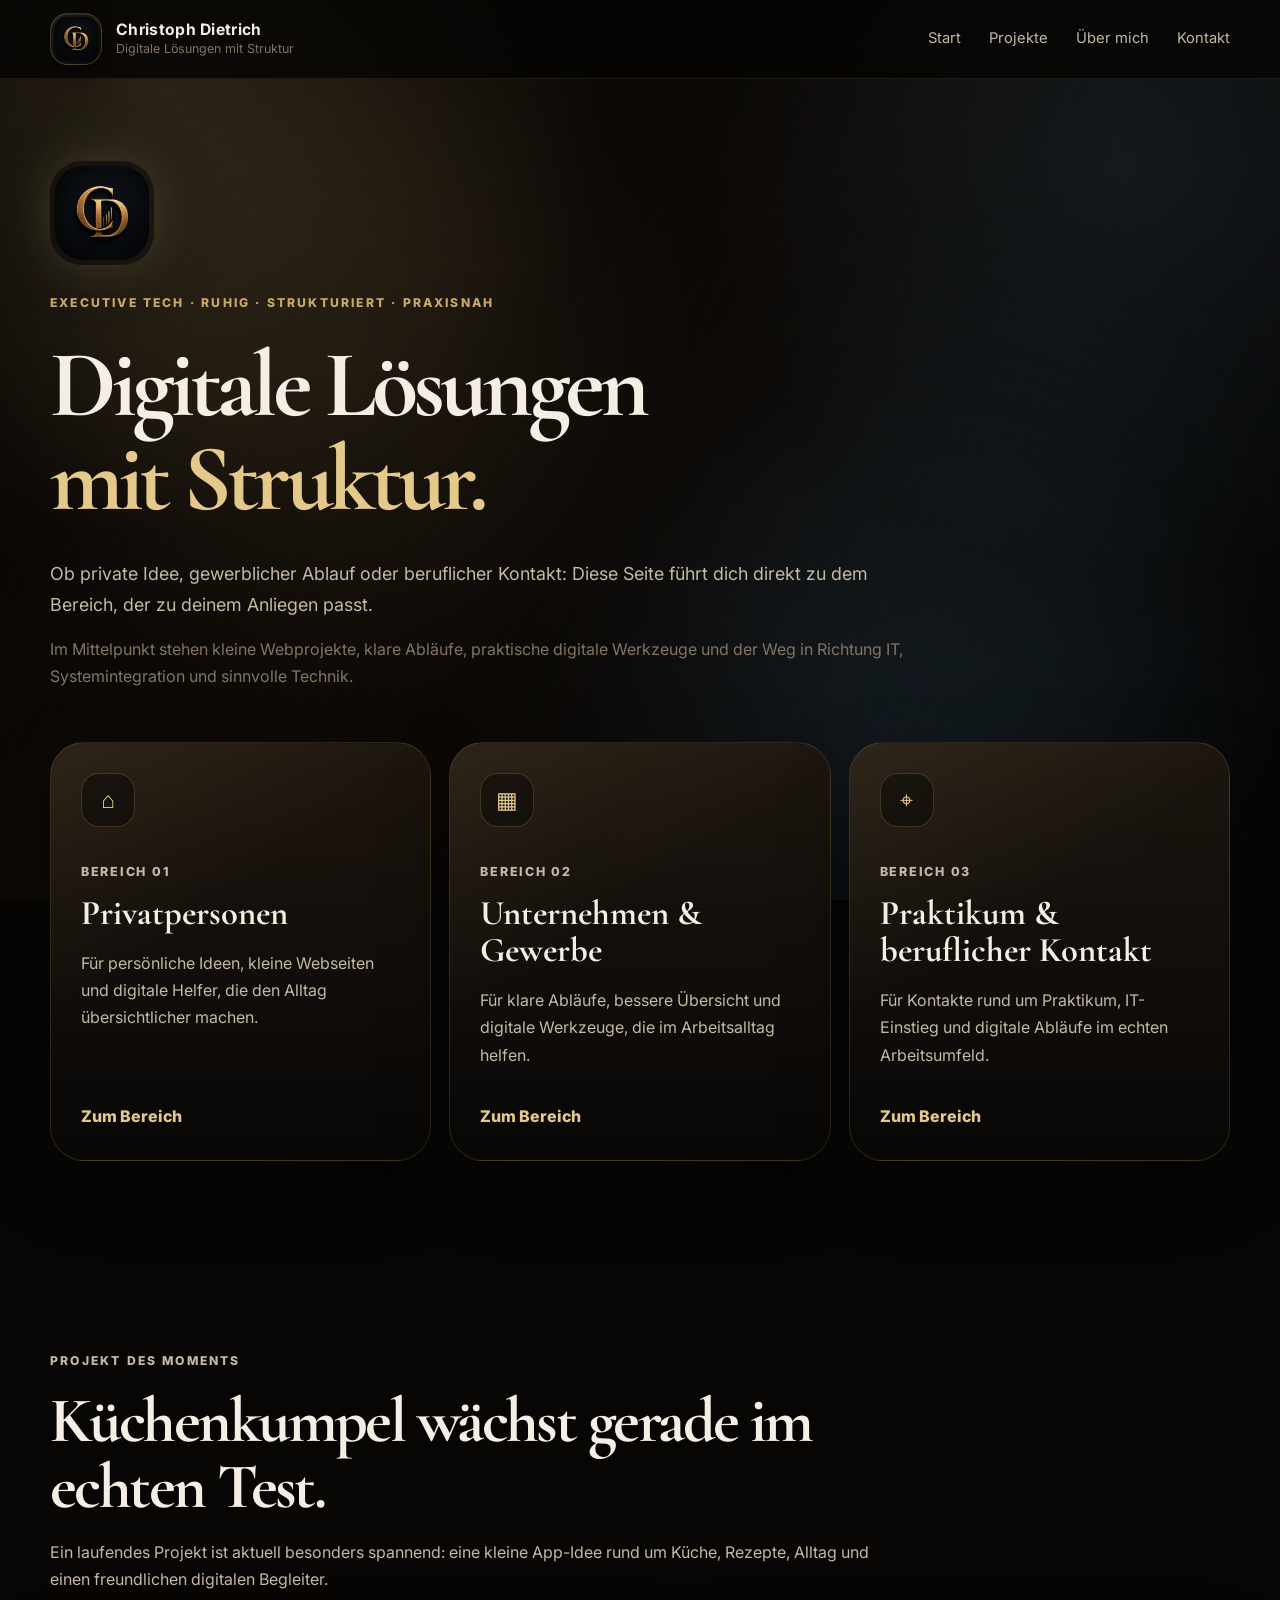
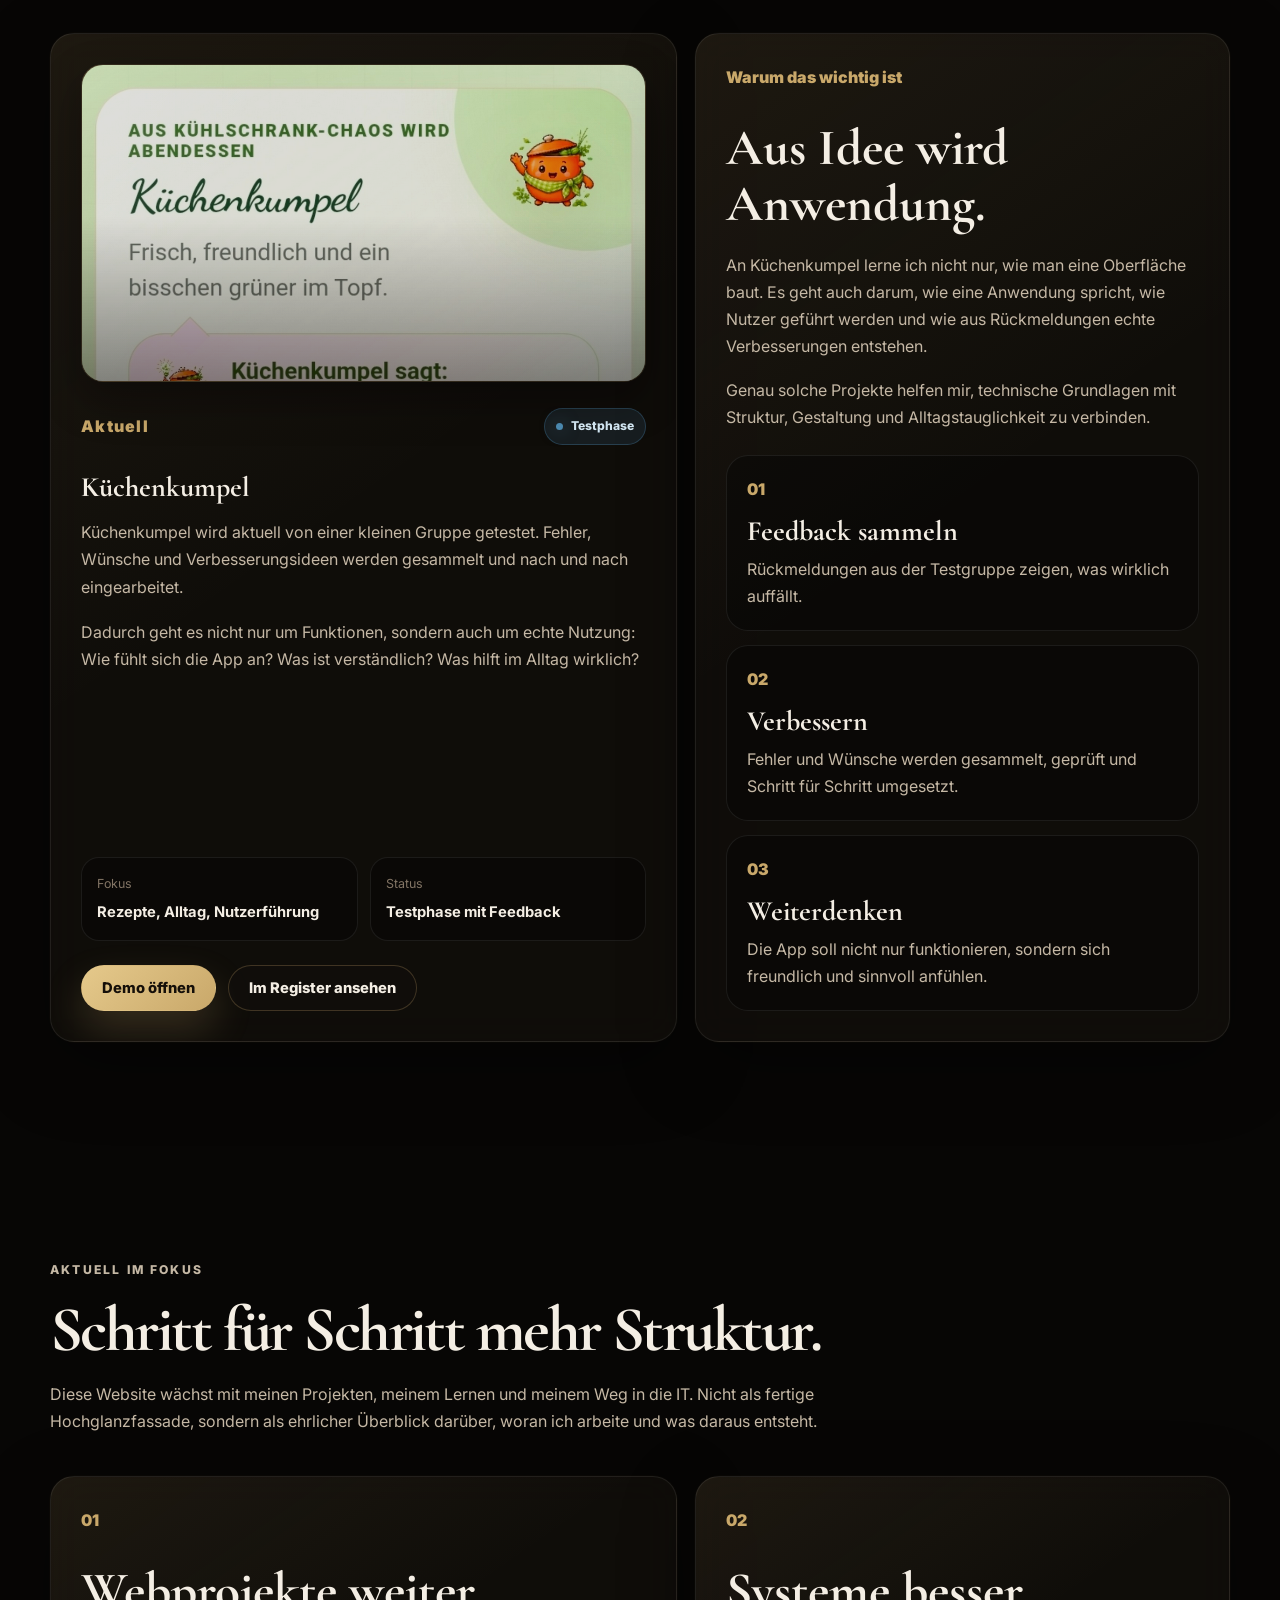
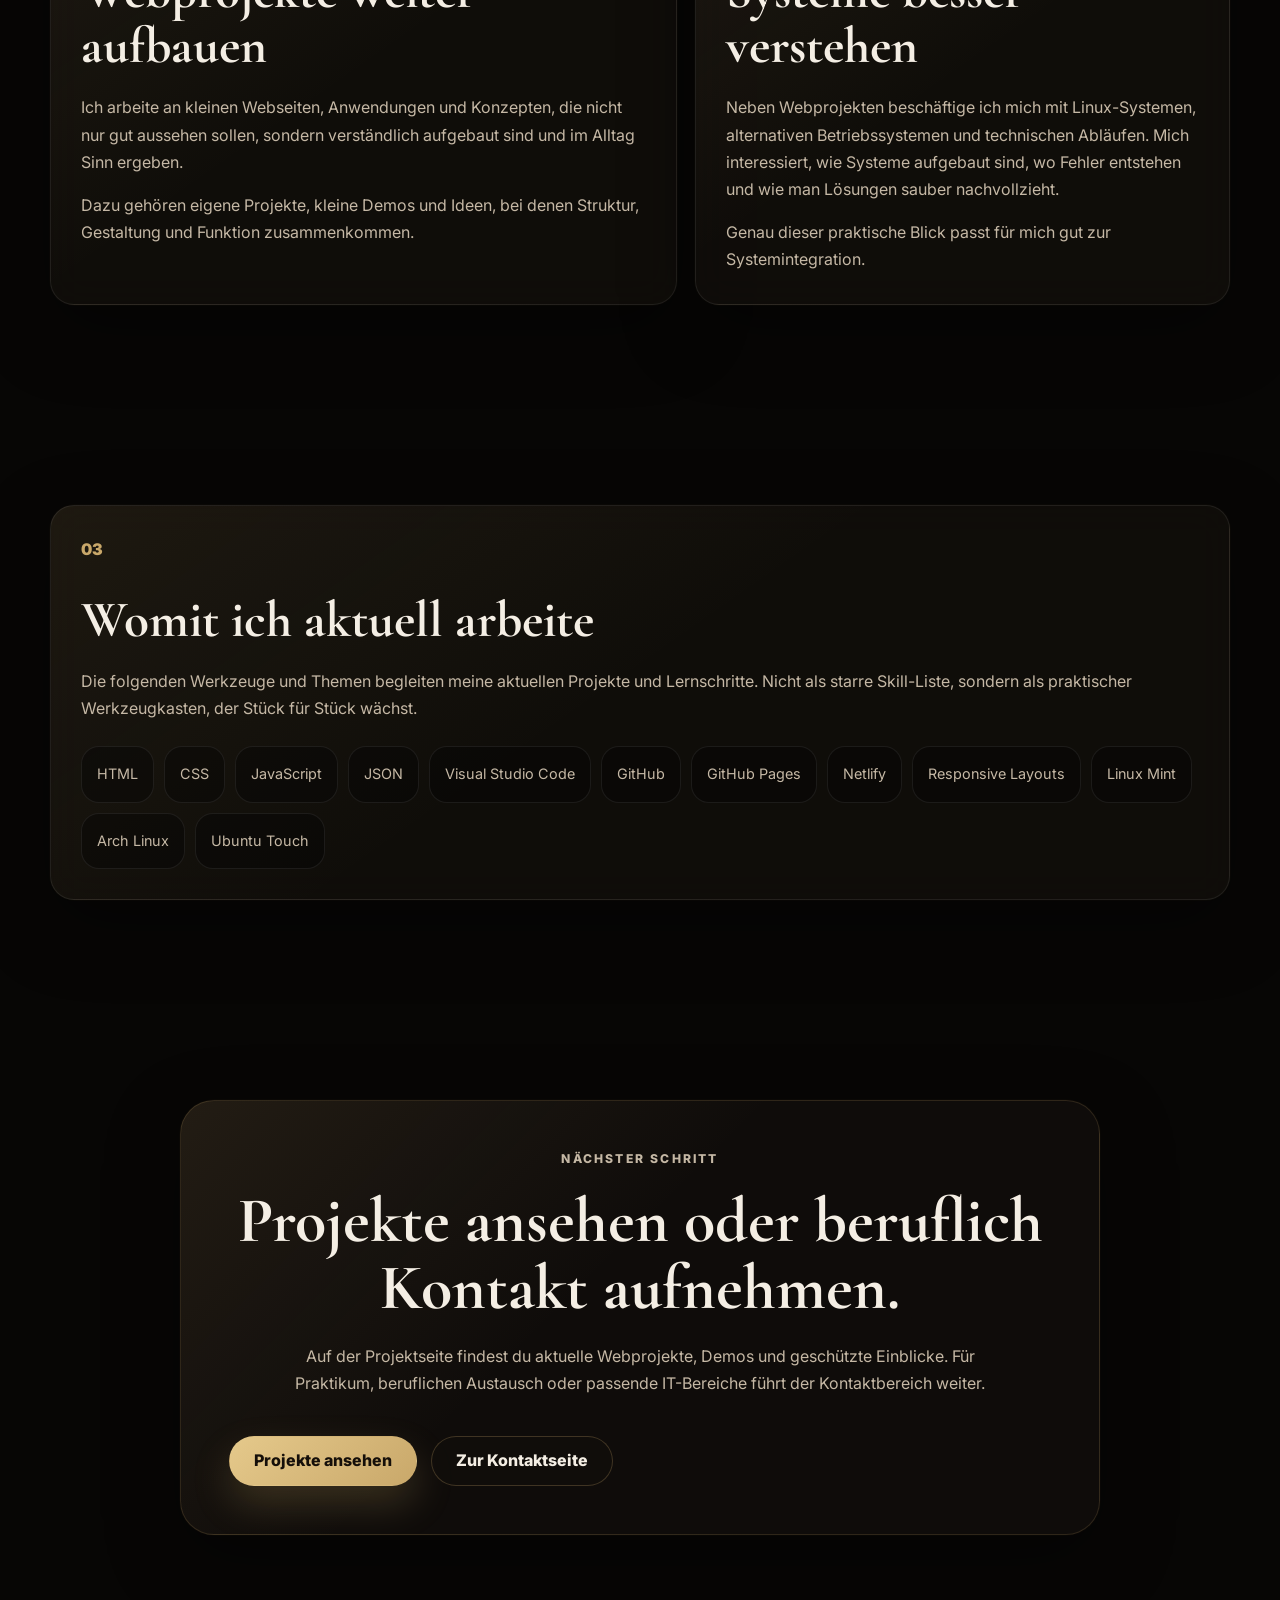
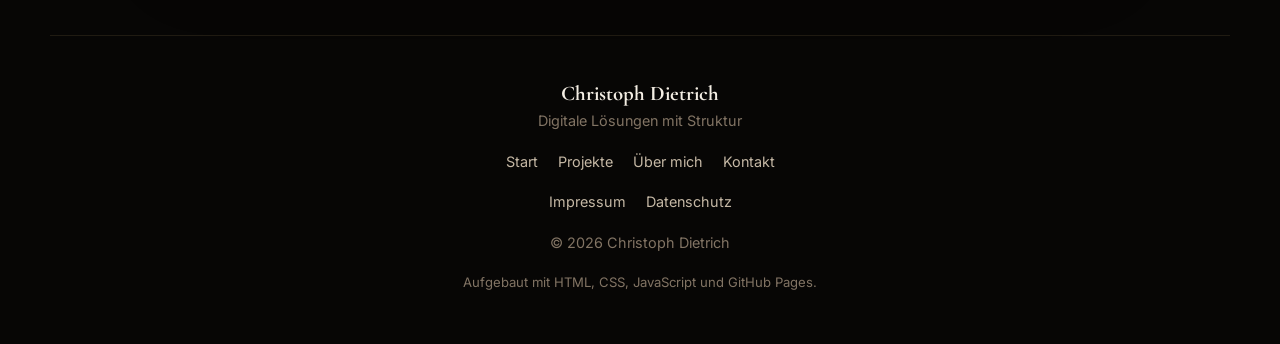
==== commit a7286aca: "Add files via upload" ====
--- a/index.html
+++ b/index.html
@@ -128,6 +128,115 @@
 
           <span>Zum Bereich</span>
         </a>
+      </div>
+    </section>
+
+    <section class="section">
+      <div class="section-heading">
+        <p class="eyebrow">Projekt des Moments</p>
+        <h2>Küchenkumpel wächst gerade im echten Test.</h2>
+        <p>
+          Ein laufendes Projekt ist aktuell besonders spannend: eine kleine App-Idee rund
+          um Küche, Rezepte, Alltag und einen freundlichen digitalen Begleiter.
+        </p>
+      </div>
+
+      <div class="content-grid">
+        <article class="project-card project-page-card">
+          <div class="project-preview">
+            <img src="assets/project-kuechenkumpel.png" alt="Screenshot der Küchenkumpel-App" />
+          </div>
+
+          <div class="project-head">
+            <span class="project-index">Aktuell</span>
+            <span class="project-state">Testphase</span>
+          </div>
+
+          <h3>Küchenkumpel</h3>
+
+          <p>
+            Küchenkumpel wird aktuell von einer kleinen Gruppe getestet. Fehler,
+            Wünsche und Verbesserungsideen werden gesammelt und nach und nach eingearbeitet.
+          </p>
+
+          <p>
+            Dadurch geht es nicht nur um Funktionen, sondern auch um echte Nutzung:
+            Wie fühlt sich die App an? Was ist verständlich? Was hilft im Alltag wirklich?
+          </p>
+
+          <div class="project-data">
+            <div>
+              <span>Fokus</span>
+              <strong>Rezepte, Alltag, Nutzerführung</strong>
+            </div>
+
+            <div>
+              <span>Status</span>
+              <strong>Testphase mit Feedback</strong>
+            </div>
+          </div>
+
+          <div class="project-actions">
+            <a
+              class="btn btn-primary project-action-btn"
+              href="https://christophdietrich19-dot.github.io/Kuechenkumpel/"
+              target="_blank"
+              rel="noopener noreferrer"
+            >
+              Demo öffnen
+            </a>
+
+            <a
+              class="btn btn-secondary project-action-btn"
+              href="projekte/konzepte/"
+            >
+              Im Register ansehen
+            </a>
+          </div>
+        </article>
+
+        <article class="text-card">
+          <span class="card-number">Warum das wichtig ist</span>
+
+          <h2>Aus Idee wird Anwendung.</h2>
+
+          <p>
+            An Küchenkumpel lerne ich nicht nur, wie man eine Oberfläche baut.
+            Es geht auch darum, wie eine Anwendung spricht, wie Nutzer geführt werden
+            und wie aus Rückmeldungen echte Verbesserungen entstehen.
+          </p>
+
+          <p>
+            Genau solche Projekte helfen mir, technische Grundlagen mit Struktur,
+            Gestaltung und Alltagstauglichkeit zu verbinden.
+          </p>
+
+          <div class="feature-list">
+            <article>
+              <span>01</span>
+              <h3>Feedback sammeln</h3>
+              <p>
+                Rückmeldungen aus der Testgruppe zeigen, was wirklich auffällt.
+              </p>
+            </article>
+
+            <article>
+              <span>02</span>
+              <h3>Verbessern</h3>
+              <p>
+                Fehler und Wünsche werden gesammelt, geprüft und Schritt für Schritt umgesetzt.
+              </p>
+            </article>
+
+            <article>
+              <span>03</span>
+              <h3>Weiterdenken</h3>
+              <p>
+                Die App soll nicht nur funktionieren, sondern sich freundlich und sinnvoll anfühlen.
+              </p>
+            </article>
+          </div>
+        </article>
       </div>
     </section>
 
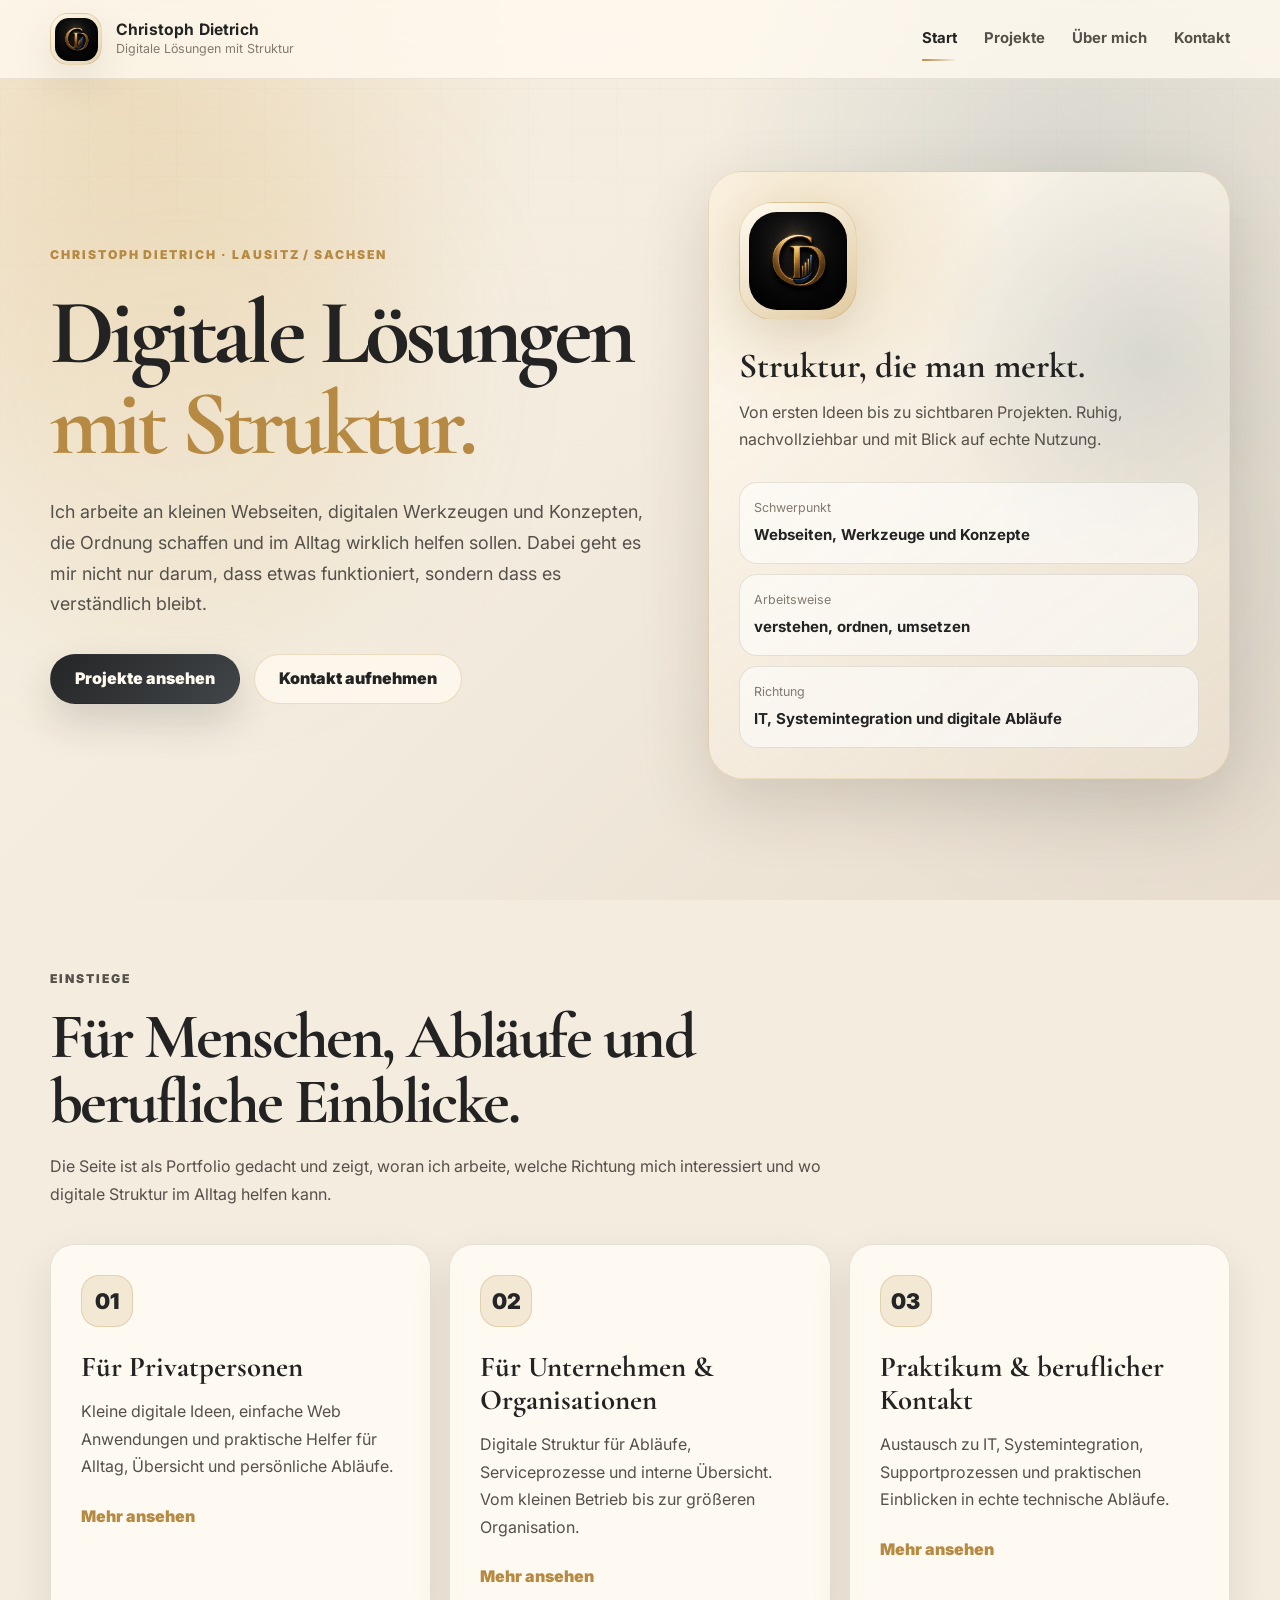
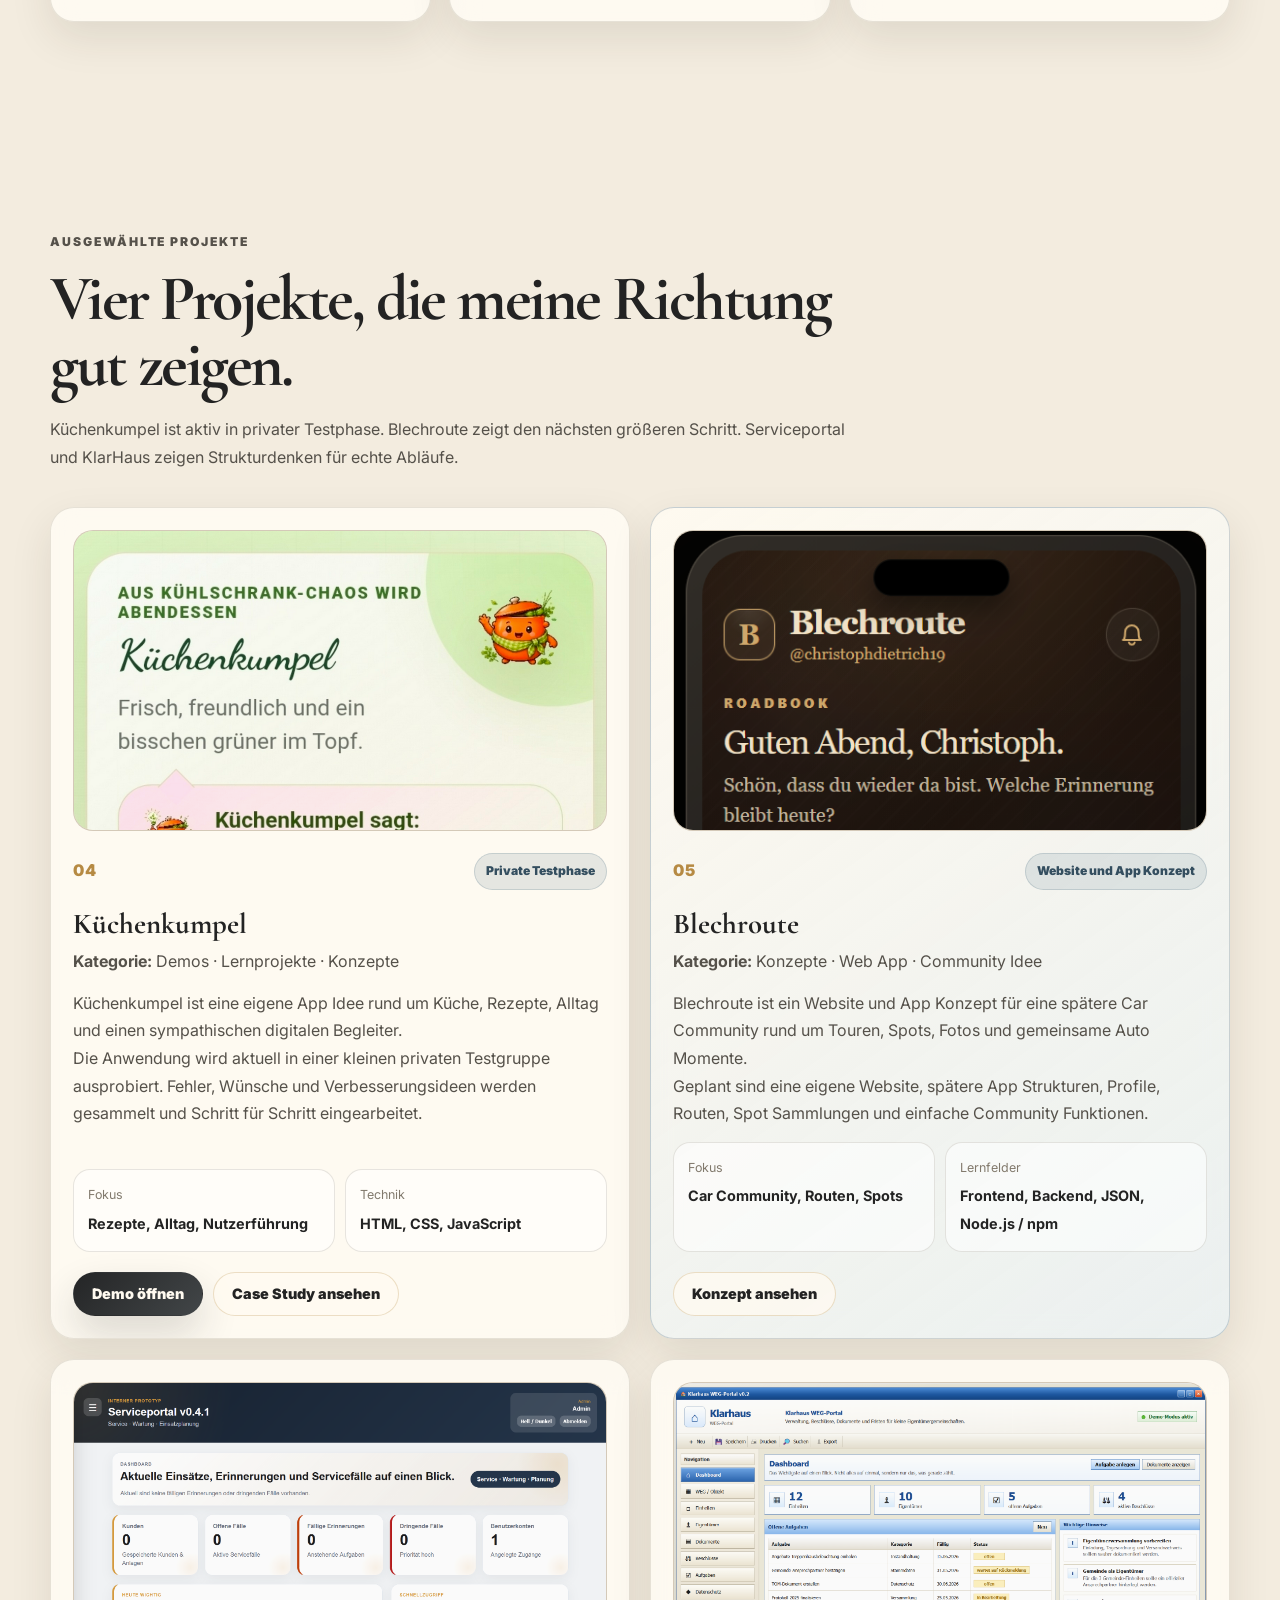
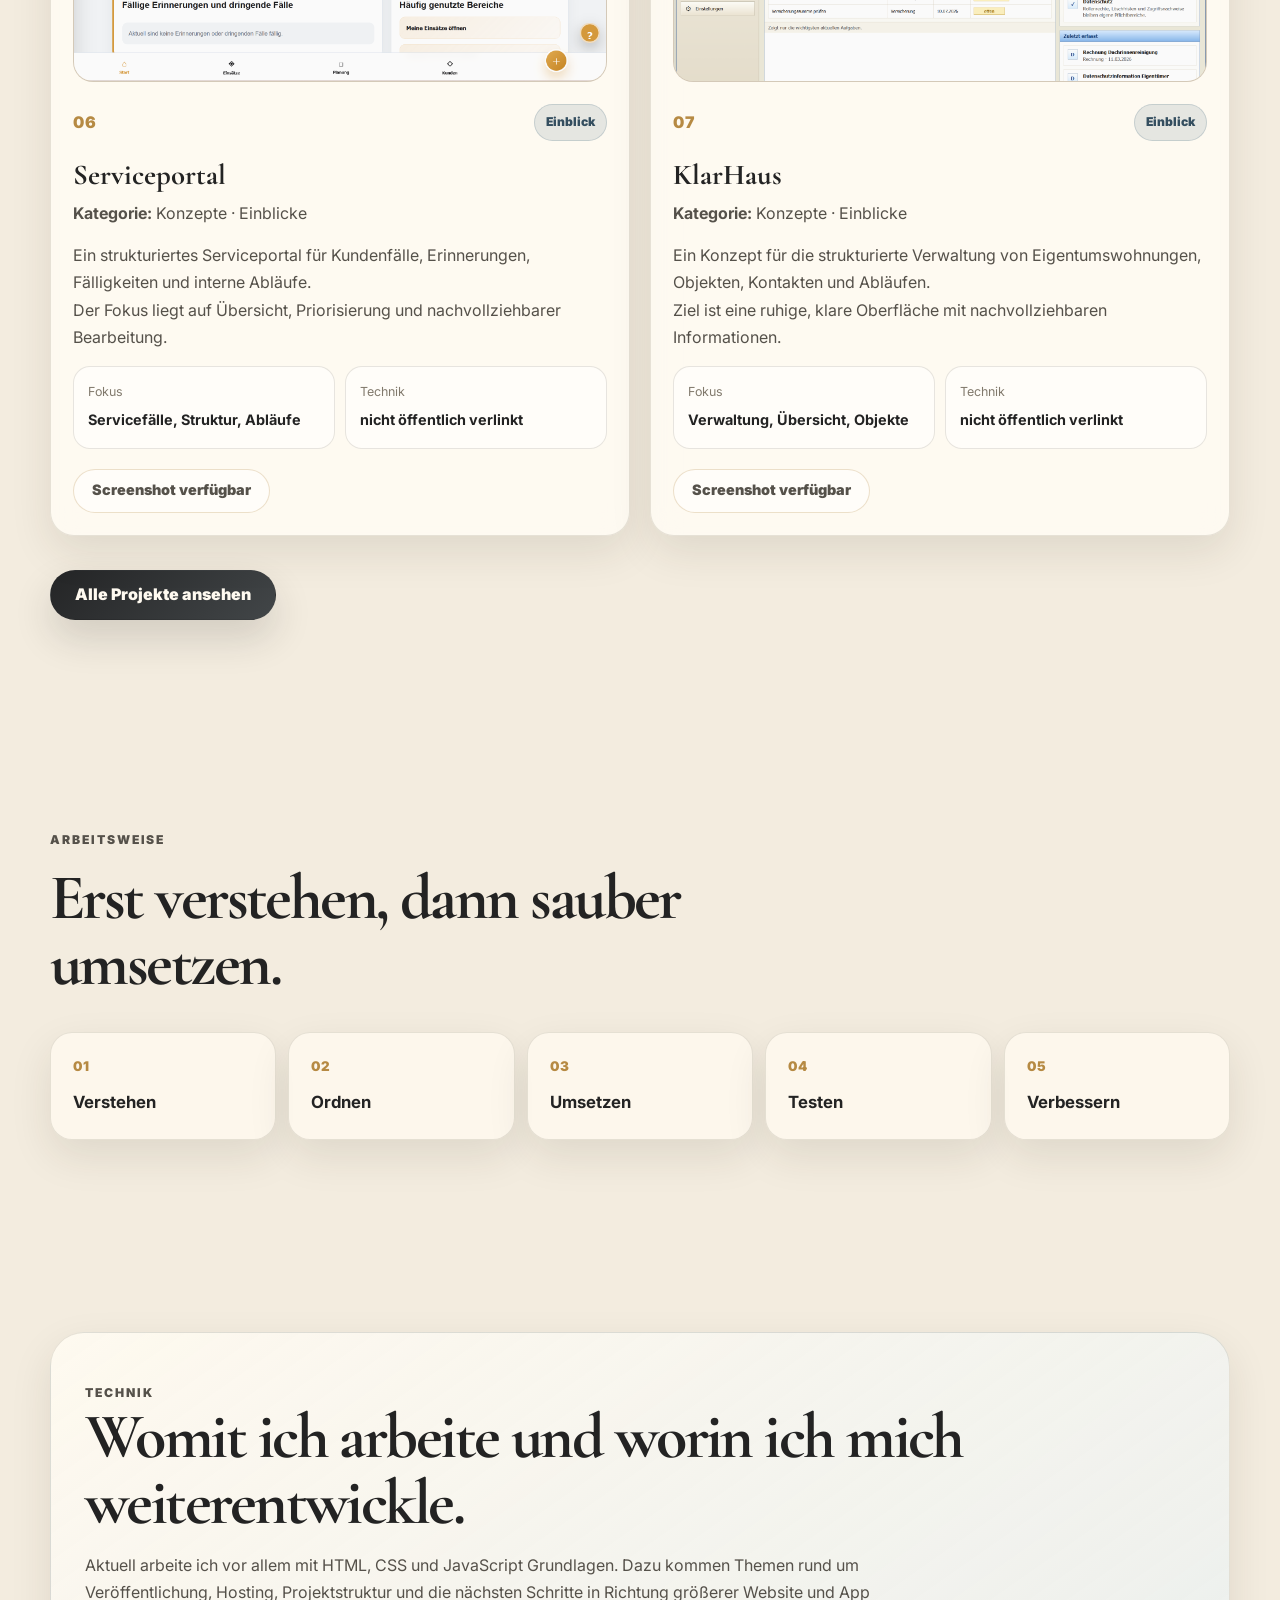
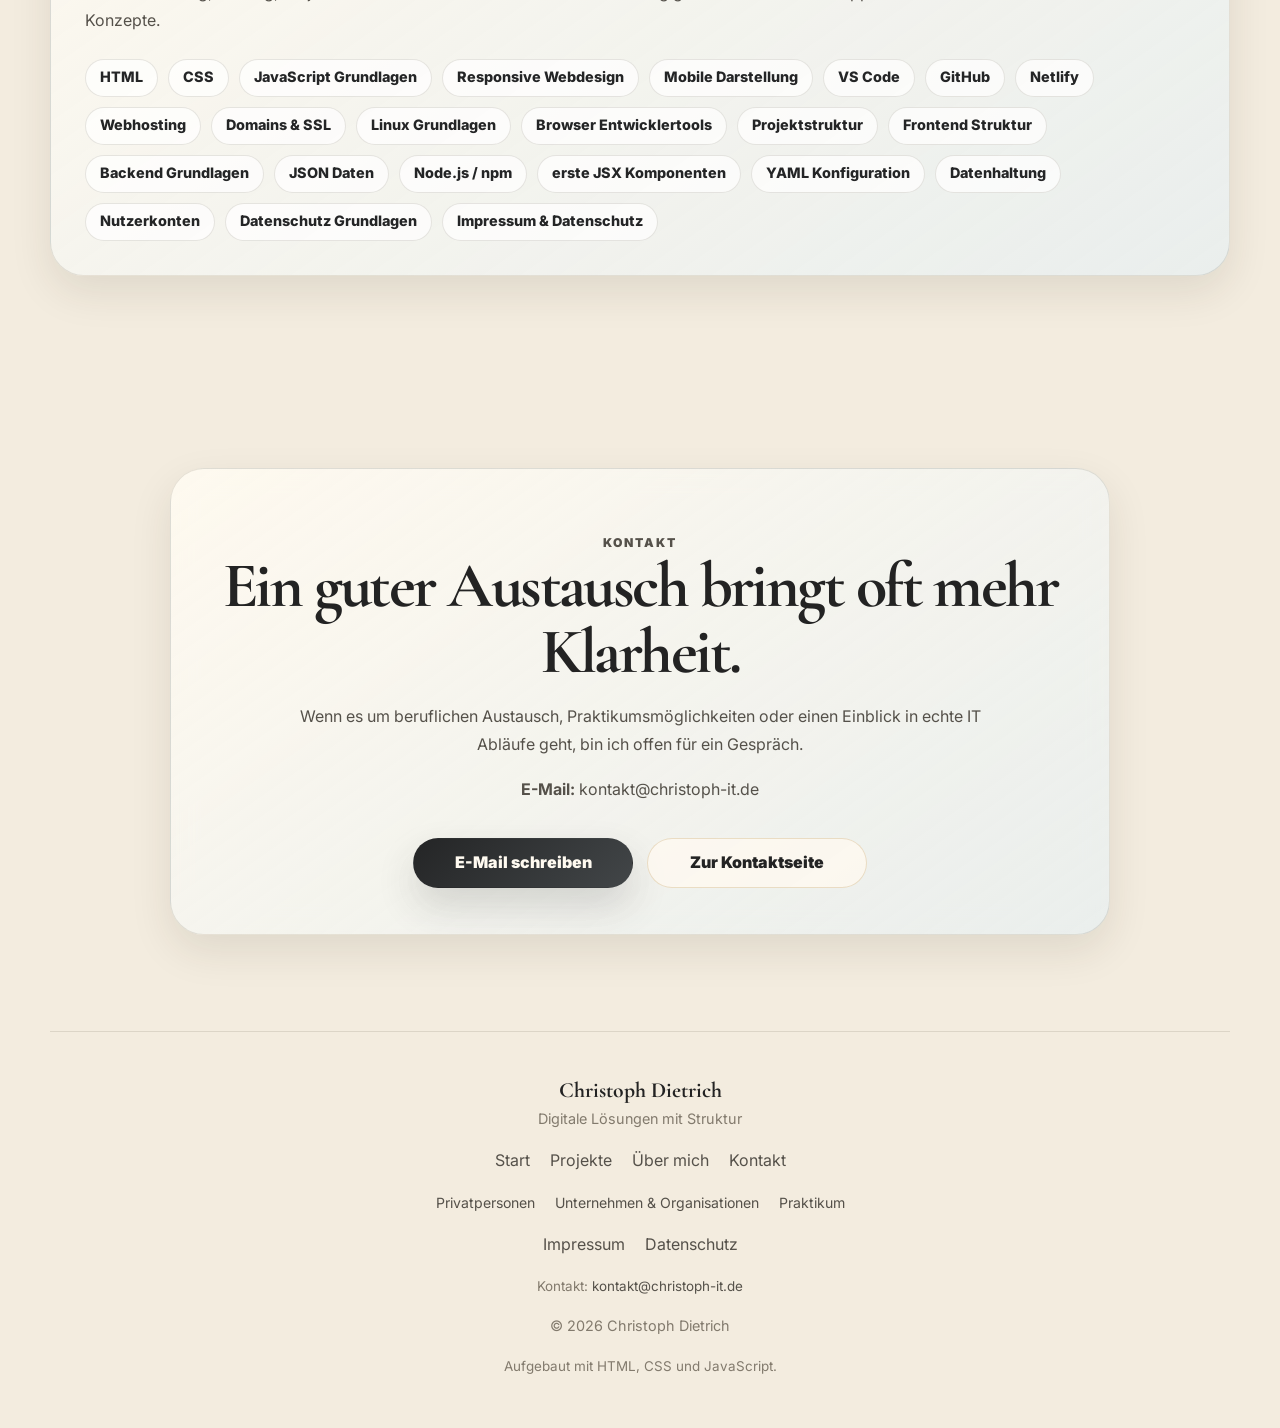
==== commit 0f173d00: "Add files via upload" ====
--- a/index.html
+++ b/index.html
@@ -1,367 +1,231 @@
-<!DOCTYPE html>
-<html lang="de">
-<head>
-  <meta charset="UTF-8" />
-  <meta name="viewport" content="width=device-width, initial-scale=1.0" />
-
-  <title>Christoph Dietrich | Digitale Lösungen mit Struktur</title>
-
-  <meta
-    name="description"
-    content="Christoph Dietrich. Digitale Lösungen mit Struktur, kleine Webprojekte, praktische Anwendungen, IT-Einstieg, Systemintegration und beruflicher Kontakt."
-  />
-
-  <link rel="icon" type="image/png" href="assets/favicon.png" />
-  <link rel="stylesheet" href="style.css" />
-
-  <link rel="preconnect" href="https://fonts.googleapis.com" />
-  <link rel="preconnect" href="https://fonts.gstatic.com" crossorigin />
-  <link
-    href="https://fonts.googleapis.com/css2?family=Cormorant+Garamond:wght@500;600;700&family=Inter:wght@400;500;600;700;800&display=swap"
-    rel="stylesheet"
-  />
-</head>
-
-<body>
-  <div class="page-background" aria-hidden="true">
-    <div class="grain"></div>
-    <div class="wood-lines"></div>
-    <div class="ambient ambient-gold"></div>
-    <div class="ambient ambient-blue"></div>
-  </div>
-
-  <header class="site-header" id="siteHeader">
-    <nav class="navbar">
-      <a href="./" class="brand" aria-label="Zur Startseite">
-        <span class="brand-logo-shell">
-          <img src="assets/logo-icon.png" alt="Christoph Dietrich Logo" class="brand-logo" />
-        </span>
-
-        <span class="brand-text">
-          <strong>Christoph Dietrich</strong>
-          <small>Digitale Lösungen mit Struktur</small>
-        </span>
-      </a>
-
-      <button class="menu-toggle" id="menuToggle" aria-label="Menü öffnen" type="button">
-        <span></span>
-        <span></span>
-        <span></span>
-      </button>
-
-      <div class="nav-links" id="navLinks">
-        <a href="./">Start</a>
-        <a href="projekte/">Projekte</a>
-        <a href="ueber-mich/">Über mich</a>
-        <a href="kontakt/">Kontakt</a>
-      </div>
-    </nav>
-  </header>
-
-  <main>
-    <section class="entrance section">
-      <div class="entrance-copy">
-        <div class="hero-seal">
-          <img src="assets/logo-icon.png" alt="Christoph Dietrich Logo" />
-        </div>
-
-        <p class="signature">Executive Tech · ruhig · strukturiert · praxisnah</p>
-
-        <h1>
-          Digitale Lösungen
-          <span>mit Struktur.</span>
-        </h1>
-
-        <p class="entrance-text">
-          Ob private Idee, gewerblicher Ablauf oder beruflicher Kontakt:
-          Diese Seite führt dich direkt zu dem Bereich, der zu deinem Anliegen passt.
-        </p>
-
-        <p class="entrance-subtext">
-          Im Mittelpunkt stehen kleine Webprojekte, klare Abläufe, praktische digitale
-          Werkzeuge und der Weg in Richtung IT, Systemintegration und sinnvolle Technik.
-        </p>
-      </div>
-
-      <div class="choice-grid">
-        <a href="privatpersonen/" class="choice-card choice-card-one">
-          <div class="choice-icon">⌂</div>
-
-          <p class="choice-kicker">Bereich 01</p>
-
-          <h2>Privatpersonen</h2>
-
-          <p>
-            Für persönliche Ideen, kleine Webseiten und digitale Helfer, die den Alltag
-            übersichtlicher machen.
-          </p>
-
-          <span>Zum Bereich</span>
-        </a>
-
-        <a href="unternehmen-gewerbe/" class="choice-card choice-card-two">
-          <div class="choice-icon">▦</div>
-
-          <p class="choice-kicker">Bereich 02</p>
-
-          <h2>Unternehmen & Gewerbe</h2>
-
-          <p>
-            Für klare Abläufe, bessere Übersicht und digitale Werkzeuge, die im
-            Arbeitsalltag helfen.
-          </p>
-
-          <span>Zum Bereich</span>
-        </a>
-
-        <a href="praktikum-beruflicher-kontakt/" class="choice-card choice-card-three">
-          <div class="choice-icon">⌖</div>
-
-          <p class="choice-kicker">Bereich 03</p>
-
-          <h2>Praktikum & beruflicher Kontakt</h2>
-
-          <p>
-            Für Kontakte rund um Praktikum, IT-Einstieg und digitale Abläufe im echten
-            Arbeitsumfeld.
-          </p>
-
-          <span>Zum Bereich</span>
-        </a>
-      </div>
-    </section>
-
-    <section class="section">
-      <div class="section-heading">
-        <p class="eyebrow">Projekt des Moments</p>
-        <h2>Küchenkumpel wächst gerade im echten Test.</h2>
-        <p>
-          Ein laufendes Projekt ist aktuell besonders spannend: eine kleine App-Idee rund
-          um Küche, Rezepte, Alltag und einen freundlichen digitalen Begleiter.
-        </p>
-      </div>
-
-      <div class="content-grid">
-        <article class="project-card project-page-card">
-          <div class="project-preview">
-            <img src="assets/project-kuechenkumpel.png" alt="Screenshot der Küchenkumpel-App" />
-          </div>
-
-          <div class="project-head">
-            <span class="project-index">Aktuell</span>
-            <span class="project-state">Testphase</span>
-          </div>
-
-          <h3>Küchenkumpel</h3>
-
-          <p>
-            Küchenkumpel wird aktuell von einer kleinen Gruppe getestet. Fehler,
-            Wünsche und Verbesserungsideen werden gesammelt und nach und nach eingearbeitet.
-          </p>
-
-          <p>
-            Dadurch geht es nicht nur um Funktionen, sondern auch um echte Nutzung:
-            Wie fühlt sich die App an? Was ist verständlich? Was hilft im Alltag wirklich?
-          </p>
-
-          <div class="project-data">
-            <div>
-              <span>Fokus</span>
-              <strong>Rezepte, Alltag, Nutzerführung</strong>
-            </div>
-
-            <div>
-              <span>Status</span>
-              <strong>Testphase mit Feedback</strong>
-            </div>
-          </div>
-
-          <div class="project-actions">
-            <a
-              class="btn btn-primary project-action-btn"
-              href="https://christophdietrich19-dot.github.io/Kuechenkumpel/"
-              target="_blank"
-              rel="noopener noreferrer"
-            >
-              Demo öffnen
-            </a>
-
-            <a
-              class="btn btn-secondary project-action-btn"
-              href="projekte/konzepte/"
-            >
-              Im Register ansehen
-            </a>
-          </div>
-        </article>
-
-        <article class="text-card">
-          <span class="card-number">Warum das wichtig ist</span>
-
-          <h2>Aus Idee wird Anwendung.</h2>
-
-          <p>
-            An Küchenkumpel lerne ich nicht nur, wie man eine Oberfläche baut.
-            Es geht auch darum, wie eine Anwendung spricht, wie Nutzer geführt werden
-            und wie aus Rückmeldungen echte Verbesserungen entstehen.
-          </p>
-
-          <p>
-            Genau solche Projekte helfen mir, technische Grundlagen mit Struktur,
-            Gestaltung und Alltagstauglichkeit zu verbinden.
-          </p>
-
-          <div class="feature-list">
-            <article>
-              <span>01</span>
-              <h3>Feedback sammeln</h3>
-              <p>
-                Rückmeldungen aus der Testgruppe zeigen, was wirklich auffällt.
-              </p>
-            </article>
-
-            <article>
-              <span>02</span>
-              <h3>Verbessern</h3>
-              <p>
-                Fehler und Wünsche werden gesammelt, geprüft und Schritt für Schritt umgesetzt.
-              </p>
-            </article>
-
-            <article>
-              <span>03</span>
-              <h3>Weiterdenken</h3>
-              <p>
-                Die App soll nicht nur funktionieren, sondern sich freundlich und sinnvoll anfühlen.
-              </p>
-            </article>
-          </div>
-        </article>
-      </div>
-    </section>
-
-    <section class="section">
-      <div class="section-heading">
-        <p class="eyebrow">Aktuell im Fokus</p>
-        <h2>Schritt für Schritt mehr Struktur.</h2>
-        <p>
-          Diese Website wächst mit meinen Projekten, meinem Lernen und meinem Weg in die IT.
-          Nicht als fertige Hochglanzfassade, sondern als ehrlicher Überblick darüber, woran ich
-          arbeite und was daraus entsteht.
-        </p>
-      </div>
-
-      <div class="content-grid">
-        <article class="text-card">
-          <span class="card-number">01</span>
-
-          <h2>Webprojekte weiter aufbauen</h2>
-
-          <p>
-            Ich arbeite an kleinen Webseiten, Anwendungen und Konzepten, die nicht nur gut
-            aussehen sollen, sondern verständlich aufgebaut sind und im Alltag Sinn ergeben.
-          </p>
-
-          <p>
-            Dazu gehören eigene Projekte, kleine Demos und Ideen, bei denen Struktur,
-            Gestaltung und Funktion zusammenkommen.
-          </p>
-        </article>
-
-        <article class="text-card">
-          <span class="card-number">02</span>
-
-          <h2>Systeme besser verstehen</h2>
-
-          <p>
-            Neben Webprojekten beschäftige ich mich mit Linux-Systemen, alternativen
-            Betriebssystemen und technischen Abläufen. Mich interessiert, wie Systeme aufgebaut
-            sind, wo Fehler entstehen und wie man Lösungen sauber nachvollzieht.
-          </p>
-
-          <p>
-            Genau dieser praktische Blick passt für mich gut zur Systemintegration.
-          </p>
-        </article>
-      </div>
-    </section>
-
-    <section class="section">
-      <article class="text-card">
-        <span class="card-number">03</span>
-
-        <h2>Womit ich aktuell arbeite</h2>
-
-        <p>
-          Die folgenden Werkzeuge und Themen begleiten meine aktuellen Projekte und Lernschritte.
-          Nicht als starre Skill-Liste, sondern als praktischer Werkzeugkasten, der Stück für Stück wächst.
-        </p>
-
-        <div class="tech-list">
-          <span class="tech-pill">HTML</span>
-          <span class="tech-pill">CSS</span>
-          <span class="tech-pill">JavaScript</span>
-          <span class="tech-pill">JSON</span>
-          <span class="tech-pill">Visual Studio Code</span>
-          <span class="tech-pill">GitHub</span>
-          <span class="tech-pill">GitHub Pages</span>
-          <span class="tech-pill">Netlify</span>
-          <span class="tech-pill">Responsive Layouts</span>
-          <span class="tech-pill">Linux Mint</span>
-          <span class="tech-pill">Arch Linux</span>
-          <span class="tech-pill">Ubuntu Touch</span>
-        </div>
-      </article>
-    </section>
-
-    <section class="section">
-      <div class="cta-card">
-        <p class="eyebrow">Nächster Schritt</p>
-
-        <h2>Projekte ansehen oder beruflich Kontakt aufnehmen.</h2>
-
-        <p>
-          Auf der Projektseite findest du aktuelle Webprojekte, Demos und geschützte Einblicke.
-          Für Praktikum, beruflichen Austausch oder passende IT-Bereiche führt der Kontaktbereich weiter.
-        </p>
-
-        <div class="hero-actions">
-          <a href="projekte/" class="btn btn-primary">Projekte ansehen</a>
-          <a href="kontakt/" class="btn btn-secondary">Zur Kontaktseite</a>
-        </div>
-      </div>
-    </section>
-  </main>
-
-  <footer class="footer">
-    <div class="footer-inner">
-      <div class="footer-brand">
-        <strong>Christoph Dietrich</strong>
-        <span>Digitale Lösungen mit Struktur</span>
-      </div>
-
-      <div class="footer-links">
-        <a href="./">Start</a>
-        <a href="projekte/">Projekte</a>
-        <a href="ueber-mich/">Über mich</a>
-        <a href="kontakt/">Kontakt</a>
-      </div>
-
-      <div class="footer-legal">
-        <a href="impressum/">Impressum</a>
-        <a href="datenschutz/">Datenschutz</a>
-      </div>
-
-      <p class="footer-copy">
-        © <span id="year"></span> Christoph Dietrich
-      </p>
-
-      <p class="footer-tech">
-        Aufgebaut mit HTML, CSS, JavaScript und GitHub Pages.
-      </p>
-    </div>
-  </footer>
-
-  <script src="script.js"></script>
-</body>
-</html>+<!DOCTYPE html>
+<html lang="de">
+<head>
+  <meta charset="UTF-8" />
+  <meta name="viewport" content="width=device-width, initial-scale=1.0" />
+  <title>Christoph Dietrich | Digitale Lösungen mit Struktur</title>
+  <meta name="description" content="Persönliches Portfolio von Christoph Dietrich mit Webprojekten, digitalen Konzepten, beruflichem Austausch und praktischen Lernfeldern in Richtung IT." />
+  <meta name="robots" content="index, follow" />
+  <link rel="canonical" href="https://christoph-it.de/" />
+  <meta property="og:type" content="website" />
+  <meta property="og:title" content="Christoph Dietrich | Digitale Lösungen mit Struktur" />
+  <meta property="og:description" content="Persönliches Portfolio von Christoph Dietrich mit Webprojekten, digitalen Konzepten, beruflichem Austausch und praktischen Lernfeldern in Richtung IT." />
+  <meta property="og:url" content="https://christoph-it.de/" />
+  <meta property="og:image" content="https://christoph-it.de/assets/logo-icon.png" />
+  <meta name="twitter:card" content="summary_large_image" />
+  <meta name="theme-color" content="#f3ecdf" />
+  <link rel="icon" type="image/png" href="assets/favicon.png" />
+  <link rel="stylesheet" href="./style.css" />
+  <link rel="preconnect" href="https://fonts.googleapis.com" />
+  <link rel="preconnect" href="https://fonts.gstatic.com" crossorigin />
+  <link href="https://fonts.googleapis.com/css2?family=Cormorant+Garamond:wght@500;600;700&family=Inter:wght@400;500;600;700;800&display=swap" rel="stylesheet" />
+</head>
+<body>
+  <div class="page-background" aria-hidden="true"><div class="ambient ambient-one"></div><div class="ambient ambient-two"></div></div>
+  <header class="site-header" id="siteHeader">
+    <nav class="navbar">
+      <a href="./" class="brand" aria-label="Zur Startseite">
+        <span class="brand-logo-shell"><img src="assets/logo-icon.png" alt="Christoph Dietrich Logo" class="brand-logo" /></span>
+        <span class="brand-text"><strong>Christoph Dietrich</strong><small>Digitale Lösungen mit Struktur</small></span>
+      </a>
+      <button class="menu-toggle" id="menuToggle" aria-label="Menü öffnen" type="button"><span></span><span></span><span></span></button>
+      <div class="nav-links" id="navLinks">
+        <a href="./">Start</a>
+        <a href="projekte/">Projekte</a>
+        <a href="ueber-mich/">Über mich</a>
+        <a href="kontakt/">Kontakt</a>
+      </div>
+    </nav>
+  </header>
+  <main>
+    <section class="hero">
+      <div class="hero-copy">
+        <p class="signature">Christoph Dietrich · Lausitz / Sachsen</p>
+        <h1>Digitale Lösungen <span>mit Struktur.</span></h1>
+        <p class="hero-text">Ich arbeite an kleinen Webseiten, digitalen Werkzeugen und Konzepten, die Ordnung schaffen und im Alltag wirklich helfen sollen. Dabei geht es mir nicht nur darum, dass etwas funktioniert, sondern dass es verständlich bleibt.</p>
+        <div class="hero-actions">
+          <a href="projekte/" class="btn btn-primary">Projekte ansehen</a>
+          <a href="kontakt/" class="btn btn-secondary">Kontakt aufnehmen</a>
+        </div>
+      </div>
+      <aside class="hero-panel">
+        <div class="hero-seal" aria-hidden="true"><img src="assets/logo-icon.png" alt="" /></div>
+        <div class="hero-panel-content">
+          <strong>Struktur, die man merkt.</strong>
+          <p>Von ersten Ideen bis zu sichtbaren Projekten. Ruhig, nachvollziehbar und mit Blick auf echte Nutzung.</p>
+          <div class="panel-metrics">
+            <div><span>Schwerpunkt</span><b>Webseiten, Werkzeuge und Konzepte</b></div>
+            <div><span>Arbeitsweise</span><b>verstehen, ordnen, umsetzen</b></div>
+            <div><span>Richtung</span><b>IT, Systemintegration und digitale Abläufe</b></div>
+          </div>
+        </div>
+      </aside>
+    </section>
+
+    <section class="section">
+      <div class="section-heading">
+        <p class="eyebrow">Einstiege</p>
+        <h2>Für Menschen, Abläufe und berufliche Einblicke.</h2>
+        <p>Die Seite ist als Portfolio gedacht und zeigt, woran ich arbeite, welche Richtung mich interessiert und wo digitale Struktur im Alltag helfen kann.</p>
+      </div>
+      <div class="card-grid">
+        <article class="card"><div class="card-icon">01</div><h3>Für Privatpersonen</h3><p>Kleine digitale Ideen, einfache Web Anwendungen und praktische Helfer für Alltag, Übersicht und persönliche Abläufe.</p><a class="card-link" href="privatpersonen/">Mehr ansehen</a></article>
+        <article class="card"><div class="card-icon">02</div><h3>Für Unternehmen & Organisationen</h3><p>Digitale Struktur für Abläufe, Serviceprozesse und interne Übersicht. Vom kleinen Betrieb bis zur größeren Organisation.</p><a class="card-link" href="unternehmen-gewerbe/">Mehr ansehen</a></article>
+        <article class="card"><div class="card-icon">03</div><h3>Praktikum & beruflicher Kontakt</h3><p>Austausch zu IT, Systemintegration, Supportprozessen und praktischen Einblicken in echte technische Abläufe.</p><a class="card-link" href="praktikum-beruflicher-kontakt/">Mehr ansehen</a></article>
+      </div>
+    </section>
+
+    <section class="section">
+      <div class="section-heading">
+        <p class="eyebrow">Ausgewählte Projekte</p>
+        <h2>Vier Projekte, die meine Richtung gut zeigen.</h2>
+        <p>Küchenkumpel ist aktiv in privater Testphase. Blechroute zeigt den nächsten größeren Schritt. Serviceportal und KlarHaus zeigen Strukturdenken für echte Abläufe.</p>
+      </div>
+      <div class="projects-grid">
+        <article class="project-card">
+          <div class="project-preview"><img src="assets/project-kuechenkumpel.png" alt="Screenshot der Küchenkumpel App" /></div>
+          <div class="project-head"><span class="project-index">04</span><span class="project-state">Private Testphase</span></div>
+          <h3>Küchenkumpel</h3>
+          <p class="project-category-line"><strong>Kategorie:</strong> Demos · Lernprojekte · Konzepte</p>
+          <p>Küchenkumpel ist eine eigene App Idee rund um Küche, Rezepte, Alltag und einen sympathischen digitalen Begleiter.</p>
+          <p>Die Anwendung wird aktuell in einer kleinen privaten Testgruppe ausprobiert. Fehler, Wünsche und Verbesserungsideen werden gesammelt und Schritt für Schritt eingearbeitet.</p>
+          <div class="project-data">
+            <div><span>Fokus</span><strong>Rezepte, Alltag, Nutzerführung</strong></div>
+            <div><span>Technik</span><strong>HTML, CSS, JavaScript</strong></div>
+          </div>
+          <div class="project-actions">
+<a class="btn btn-primary project-action-btn" href="https://christophdietrich19-dot.github.io/Kuechenkumpel/" target="_blank" rel="noopener noreferrer">Demo öffnen</a>
+            <a class="btn btn-secondary project-action-btn" href="projekte/kuechenkumpel/">Case Study ansehen</a>
+          </div>
+        </article>
+        <article class="project-card project-highlight">
+          <div class="project-preview"><img src="assets/project-blechroute.png" alt="Konzeptbild zu Blechroute" /></div>
+          <div class="project-head"><span class="project-index">05</span><span class="project-state">Website und App Konzept</span></div>
+          <h3>Blechroute</h3>
+          <p class="project-category-line"><strong>Kategorie:</strong> Konzepte · Web App · Community Idee</p>
+          <p>Blechroute ist ein Website und App Konzept für eine spätere Car Community rund um Touren, Spots, Fotos und gemeinsame Auto Momente.</p>
+          <p>Geplant sind eine eigene Website, spätere App Strukturen, Profile, Routen, Spot Sammlungen und einfache Community Funktionen.</p>
+          <div class="project-data">
+            <div><span>Fokus</span><strong>Car Community, Routen, Spots</strong></div>
+            <div><span>Lernfelder</span><strong>Frontend, Backend, JSON, Node.js / npm</strong></div>
+          </div>
+          <div class="project-actions">
+<a class="btn btn-secondary project-action-btn" href="projekte/konzepte/">Konzept ansehen</a>
+          </div>
+        </article>
+        <article class="project-card">
+          <div class="project-preview"><img src="assets/project-serviceportal.png" alt="Screenshot des Serviceportals" /></div>
+          <div class="project-head"><span class="project-index">06</span><span class="project-state">Einblick</span></div>
+          <h3>Serviceportal</h3>
+          <p class="project-category-line"><strong>Kategorie:</strong> Konzepte · Einblicke</p>
+          <p>Ein strukturiertes Serviceportal für Kundenfälle, Erinnerungen, Fälligkeiten und interne Abläufe.</p>
+          <p>Der Fokus liegt auf Übersicht, Priorisierung und nachvollziehbarer Bearbeitung.</p>
+          <div class="project-data">
+            <div><span>Fokus</span><strong>Servicefälle, Struktur, Abläufe</strong></div>
+            <div><span>Technik</span><strong>nicht öffentlich verlinkt</strong></div>
+          </div>
+          <div class="project-actions">
+<span class="project-static-action">Screenshot verfügbar</span>
+          </div>
+        </article>
+        <article class="project-card">
+          <div class="project-preview"><img src="assets/project-klarhaus.png" alt="Screenshot von KlarHaus" /></div>
+          <div class="project-head"><span class="project-index">07</span><span class="project-state">Einblick</span></div>
+          <h3>KlarHaus</h3>
+          <p class="project-category-line"><strong>Kategorie:</strong> Konzepte · Einblicke</p>
+          <p>Ein Konzept für die strukturierte Verwaltung von Eigentumswohnungen, Objekten, Kontakten und Abläufen.</p>
+          <p>Ziel ist eine ruhige, klare Oberfläche mit nachvollziehbaren Informationen.</p>
+          <div class="project-data">
+            <div><span>Fokus</span><strong>Verwaltung, Übersicht, Objekte</strong></div>
+            <div><span>Technik</span><strong>nicht öffentlich verlinkt</strong></div>
+          </div>
+          <div class="project-actions">
+<span class="project-static-action">Screenshot verfügbar</span>
+          </div>
+        </article>
+      </div>
+      <div class="hero-actions">
+        <a href="projekte/" class="btn btn-primary">Alle Projekte ansehen</a>
+      </div>
+    </section>
+
+    <section class="section">
+      <div class="section-heading"><p class="eyebrow">Arbeitsweise</p><h2>Erst verstehen, dann sauber umsetzen.</h2></div>
+      <div class="process-grid">
+        <div class="process-step"><small>01</small><b>Verstehen</b></div>
+        <div class="process-step"><small>02</small><b>Ordnen</b></div>
+        <div class="process-step"><small>03</small><b>Umsetzen</b></div>
+        <div class="process-step"><small>04</small><b>Testen</b></div>
+        <div class="process-step"><small>05</small><b>Verbessern</b></div>
+      </div>
+    </section>
+
+    <section class="section">
+      <div class="tech-panel">
+        <p class="eyebrow">Technik</p>
+        <h2>Womit ich arbeite und worin ich mich weiterentwickle.</h2>
+        <p>Aktuell arbeite ich vor allem mit HTML, CSS und JavaScript Grundlagen. Dazu kommen Themen rund um Veröffentlichung, Hosting, Projektstruktur und die nächsten Schritte in Richtung größerer Website und App Konzepte.</p>
+        <div class="tech-list">
+            <span class="tech-pill">HTML</span>
+            <span class="tech-pill">CSS</span>
+            <span class="tech-pill">JavaScript Grundlagen</span>
+            <span class="tech-pill">Responsive Webdesign</span>
+            <span class="tech-pill">Mobile Darstellung</span>
+            <span class="tech-pill">VS Code</span>
+            <span class="tech-pill">GitHub</span>
+            <span class="tech-pill">Netlify</span>
+            <span class="tech-pill">Webhosting</span>
+            <span class="tech-pill">Domains &amp; SSL</span>
+            <span class="tech-pill">Linux Grundlagen</span>
+            <span class="tech-pill">Browser Entwicklertools</span>
+            <span class="tech-pill">Projektstruktur</span>
+            <span class="tech-pill">Frontend Struktur</span>
+            <span class="tech-pill">Backend Grundlagen</span>
+            <span class="tech-pill">JSON Daten</span>
+            <span class="tech-pill">Node.js / npm</span>
+            <span class="tech-pill">erste JSX Komponenten</span>
+            <span class="tech-pill">YAML Konfiguration</span>
+            <span class="tech-pill">Datenhaltung</span>
+            <span class="tech-pill">Nutzerkonten</span>
+            <span class="tech-pill">Datenschutz Grundlagen</span>
+            <span class="tech-pill">Impressum &amp; Datenschutz</span>
+        </div>
+      </div>
+    </section>
+
+    <section class="section">
+      <div class="cta-card">
+        <p class="eyebrow">Kontakt</p>
+        <h2>Ein guter Austausch bringt oft mehr Klarheit.</h2>
+        <p>Wenn es um beruflichen Austausch, Praktikumsmöglichkeiten oder einen Einblick in echte IT Abläufe geht, bin ich offen für ein Gespräch.</p>
+        <p><strong>E-Mail:</strong> <a href="mailto:kontakt@christoph-it.de">kontakt@christoph-it.de</a></p>
+        <div class="hero-actions"><a href="mailto:kontakt@christoph-it.de" class="btn btn-primary">E-Mail schreiben</a><a href="kontakt/" class="btn btn-secondary">Zur Kontaktseite</a></div>
+      </div>
+    </section>
+  </main>
+  <footer class="footer">
+    <div class="footer-inner">
+      <div class="footer-brand"><strong>Christoph Dietrich</strong><span>Digitale Lösungen mit Struktur</span></div>
+      <div class="footer-links">
+        <a href="./">Start</a>
+        <a href="projekte/">Projekte</a>
+        <a href="ueber-mich/">Über mich</a>
+        <a href="kontakt/">Kontakt</a>
+      </div>
+      <div class="footer-links footer-secondary-links">
+        <a href="privatpersonen/">Privatpersonen</a>
+        <a href="unternehmen-gewerbe/">Unternehmen & Organisationen</a>
+        <a href="praktikum-beruflicher-kontakt/">Praktikum</a>
+      </div>
+      <div class="footer-legal">
+        <a href="impressum/">Impressum</a>
+        <a href="datenschutz/">Datenschutz</a>
+      </div>
+      <p class="footer-tech">Kontakt: <a href="mailto:kontakt@christoph-it.de">kontakt@christoph-it.de</a></p>
+      <p class="footer-copy">© <span id="year">2026</span> Christoph Dietrich</p>
+      <p class="footer-tech">Aufgebaut mit HTML, CSS und JavaScript.</p>
+    </div>
+  </footer>
+  <script src="./script.js"></script>
+</body>
+</html>
--- a/style.css
+++ b/style.css
@@ -1,1762 +1,235 @@
-:root {
-  --bg-main: #070605;
-  --text-main: #f4eee4;
-  --text-soft: #c5b8a5;
-  --text-muted: #827464;
-
-  --gold: #c9a86a;
-  --gold-light: #e5c98b;
-  --gold-soft: rgba(201, 168, 106, 0.14);
-
-  --blue: #4f8fb8;
-  --blue-soft: rgba(79, 143, 184, 0.14);
-
-  --card-dark: rgba(18, 15, 12, 0.82);
-  --border: rgba(201, 168, 106, 0.2);
-  --border-soft: rgba(255, 255, 255, 0.08);
-
-  --shadow: 0 28px 90px rgba(0, 0, 0, 0.58);
-
-  --font-heading: "Cormorant Garamond", Georgia, serif;
-  --font-body: "Inter", Arial, sans-serif;
-
-  --max-width: 1180px;
-  --radius-xl: 34px;
-  --radius-lg: 24px;
-}
-
-* {
-  box-sizing: border-box;
-  margin: 0;
-  padding: 0;
-}
-
-html {
-  scroll-behavior: smooth;
-}
-
-body {
-  min-height: 100vh;
-  background: var(--bg-main);
-  color: var(--text-main);
-  font-family: var(--font-body);
-  line-height: 1.7;
-  overflow-x: hidden;
-}
-
-a {
-  color: inherit;
-  text-decoration: none;
-}
-
-button {
-  font: inherit;
-}
-
-h1,
-h2,
-h3,
-p,
-a,
-span,
-strong {
-  overflow-wrap: break-word;
-}
-
-.page-background {
-  position: fixed;
-  inset: 0;
-  z-index: -10;
-  overflow: hidden;
-  background:
-    radial-gradient(circle at 12% 8%, rgba(201, 168, 106, 0.16), transparent 33%),
-    radial-gradient(circle at 88% 18%, rgba(79, 143, 184, 0.13), transparent 31%),
-    radial-gradient(circle at 70% 88%, rgba(79, 143, 184, 0.1), transparent 34%),
-    linear-gradient(135deg, #050403 0%, #0d0906 46%, #040404 100%);
-}
-
-.grain {
-  position: absolute;
-  inset: 0;
-  opacity: 0.2;
-  background-image:
-    linear-gradient(rgba(255, 255, 255, 0.03) 1px, transparent 1px),
-    linear-gradient(90deg, rgba(255, 255, 255, 0.025) 1px, transparent 1px);
-  background-size: 42px 42px;
-  mask-image: linear-gradient(to bottom, black 0%, transparent 88%);
-}
-
-.wood-lines {
-  position: absolute;
-  inset: -20%;
-  opacity: 0.16;
-  background:
-    repeating-linear-gradient(
-      115deg,
-      transparent 0px,
-      transparent 18px,
-      rgba(201, 168, 106, 0.055) 19px,
-      transparent 21px
-    );
-  transform: rotate(-3deg);
-  animation: slowDrift 26s ease-in-out infinite alternate;
-}
-
-.ambient {
-  position: absolute;
-  width: 520px;
-  height: 520px;
-  border-radius: 999px;
-  filter: blur(90px);
-  opacity: 0.3;
-}
-
-.ambient-gold {
-  top: 8%;
-  left: 4%;
-  background: rgba(201, 168, 106, 0.28);
-  animation: ambientGold 18s ease-in-out infinite alternate;
-}
-
-.ambient-blue {
-  right: 4%;
-  bottom: 7%;
-  background: rgba(79, 143, 184, 0.22);
-  animation: ambientBlue 20s ease-in-out infinite alternate;
-}
-
-/* Header */
-
-.site-header {
-  position: sticky;
-  top: 0;
-  z-index: 30;
-  background: rgba(5, 4, 3, 0.78);
-  border-bottom: 1px solid rgba(201, 168, 106, 0.12);
-  backdrop-filter: blur(18px);
-  transition:
-    background 0.25s ease,
-    border-color 0.25s ease,
-    box-shadow 0.25s ease;
-}
-
-.site-header.scrolled {
-  background: rgba(5, 4, 3, 0.92);
-  border-bottom-color: rgba(201, 168, 106, 0.22);
-  box-shadow: 0 12px 38px rgba(0, 0, 0, 0.35);
-}
-
-.navbar {
-  width: min(var(--max-width), calc(100% - 36px));
-  min-height: 78px;
-  margin: 0 auto;
-  display: flex;
-  align-items: center;
-  justify-content: space-between;
-  transition: min-height 0.25s ease;
-}
-
-.site-header.scrolled .navbar {
-  min-height: 70px;
-}
-
-.brand {
-  display: inline-flex;
-  align-items: center;
-  gap: 14px;
-  min-width: 0;
-}
-
-.brand-logo-shell {
-  width: 52px;
-  height: 52px;
-  flex: 0 0 auto;
-  display: grid;
-  place-items: center;
-  border-radius: 18px;
-  background:
-    linear-gradient(145deg, rgba(229, 201, 139, 0.12), rgba(7, 6, 5, 0.88)),
-    rgba(5, 4, 3, 0.7);
-  border: 1px solid rgba(229, 201, 139, 0.24);
-  box-shadow:
-    inset 0 1px 0 rgba(255, 255, 255, 0.06),
-    0 14px 32px rgba(0, 0, 0, 0.34);
-  overflow: hidden;
-  transition:
-    width 0.25s ease,
-    height 0.25s ease,
-    border-radius 0.25s ease;
-}
-
-.site-header.scrolled .brand-logo-shell {
-  width: 46px;
-  height: 46px;
-  border-radius: 16px;
-}
-
-.brand-logo {
-  width: 44px;
-  height: 44px;
-  display: block;
-  object-fit: cover;
-  border-radius: 14px;
-  transition:
-    width 0.25s ease,
-    height 0.25s ease,
-    border-radius 0.25s ease;
-}
-
-.site-header.scrolled .brand-logo {
-  width: 39px;
-  height: 39px;
-  border-radius: 13px;
-}
-
-.brand-text {
-  display: grid;
-  line-height: 1.2;
-  min-width: 0;
-}
-
-.brand-text strong {
-  font-size: 0.98rem;
-  letter-spacing: 0.02em;
-  white-space: nowrap;
-}
-
-.brand-text small {
-  color: var(--text-muted);
-  font-size: 0.78rem;
-  margin-top: 3px;
-  white-space: nowrap;
-}
-
-.nav-links {
-  display: flex;
-  align-items: center;
-  gap: 28px;
-  color: var(--text-soft);
-  font-size: 0.92rem;
-}
-
-.nav-links a {
-  position: relative;
-  transition: color 0.2s ease;
-}
-
-.nav-links a::after {
-  content: "";
-  position: absolute;
-  left: 0;
-  bottom: -9px;
-  width: 0;
-  height: 1px;
-  background: linear-gradient(90deg, var(--gold), transparent);
-  transition: width 0.22s ease;
-}
-
-.nav-links a:hover {
-  color: var(--text-main);
-}
-
-.nav-links a:hover::after {
-  width: 100%;
-}
-
-.menu-toggle {
-  display: none;
-  width: 46px;
-  height: 46px;
-  flex: 0 0 auto;
-  border: 1px solid var(--border);
-  border-radius: 16px;
-  background: rgba(20, 15, 11, 0.82);
-  cursor: pointer;
-}
-
-.menu-toggle span {
-  display: block;
-  width: 20px;
-  height: 2px;
-  margin: 5px auto;
-  border-radius: 99px;
-  background: var(--text-main);
-}
-
-/* Global Layout */
-
-.section {
-  width: min(var(--max-width), calc(100% - 36px));
-  margin: 0 auto;
-  padding: 100px 0;
-}
-
-.signature,
-.eyebrow,
-.panel-label {
-  color: var(--gold);
-  font-size: 0.76rem;
-  font-weight: 800;
-  letter-spacing: 0.18em;
-  text-transform: uppercase;
-}
-
-.signature {
-  margin-bottom: 24px;
-}
-
-h1,
-h2,
-h3 {
-  color: var(--text-main);
-}
-
-h1 {
-  max-width: 920px;
-  font-family: var(--font-heading);
-  font-size: clamp(3.4rem, 7.4vw, 7.2rem);
-  font-weight: 700;
-  line-height: 1;
-  letter-spacing: -0.052em;
-}
-
-h1 span {
-  display: block;
-  color: var(--gold-light);
-}
-
-.btn {
-  position: relative;
-  min-height: 50px;
-  display: inline-flex;
-  align-items: center;
-  justify-content: center;
-  padding: 0 24px;
-  border-radius: 999px;
-  font-weight: 800;
-  border: 1px solid transparent;
-  overflow: hidden;
-  transition:
-    transform 0.22s ease,
-    box-shadow 0.22s ease,
-    background 0.22s ease,
-    border-color 0.22s ease;
-  cursor: pointer;
-}
-
-.btn::after {
-  content: "";
-  position: absolute;
-  top: -30%;
-  left: -60%;
-  width: 40%;
-  height: 160%;
-  background: linear-gradient(90deg, transparent, rgba(255, 255, 255, 0.24), transparent);
-  transform: rotate(18deg);
-  transition: left 0.55s ease;
-}
-
-.btn:hover::after {
-  left: 125%;
-}
-
-.btn:hover {
-  transform: translateY(-2px);
-}
-
-.btn:active {
-  transform: translateY(0);
-}
-
-.btn-primary {
-  background: linear-gradient(135deg, var(--gold-light), var(--gold));
-  color: #150f09;
-  box-shadow: 0 18px 38px rgba(201, 168, 106, 0.22);
-}
-
-.btn-primary:hover {
-  box-shadow: 0 22px 48px rgba(201, 168, 106, 0.3);
-}
-
-.btn-secondary {
-  color: var(--text-main);
-  background: rgba(18, 15, 12, 0.7);
-  border-color: rgba(201, 168, 106, 0.26);
-}
-
-.btn-secondary:hover {
-  border-color: rgba(79, 143, 184, 0.46);
-  background: rgba(79, 143, 184, 0.1);
-}
-
-/* Startseite */
-
-.entrance {
-  min-height: calc(100vh - 78px);
-  display: grid;
-  align-content: center;
-  gap: 52px;
-  padding-top: 82px;
-  padding-bottom: 72px;
-}
-
-.entrance-copy {
-  max-width: 940px;
-}
-
-.hero-seal {
-  width: 104px;
-  height: 104px;
-  display: grid;
-  place-items: center;
-  margin-bottom: 28px;
-  border-radius: 32px;
-  background: rgba(7, 6, 5, 0.4);
-  box-shadow:
-    0 0 42px rgba(201, 168, 106, 0.18),
-    0 0 90px rgba(79, 143, 184, 0.08);
-  animation: softPulse 5s ease-in-out infinite;
-}
-
-.hero-seal img {
-  width: 94px;
-  height: 94px;
-  display: block;
-  object-fit: cover;
-  border-radius: 28px;
-}
-
-.entrance-text {
-  max-width: 820px;
-  margin-top: 32px;
-  color: var(--text-soft);
-  font-size: clamp(1rem, 1.4vw, 1.12rem);
-}
-
-.entrance-subtext {
-  margin-top: 16px;
-  color: var(--text-muted);
-}
-
-.choice-grid {
-  display: grid;
-  grid-template-columns: repeat(3, minmax(0, 1fr));
-  gap: 18px;
-}
-
-.choice-card,
-.text-card,
-.project-card,
-.contact-card,
-.cta-card,
-.page-panel,
-.career-card,
-.legal-card {
-  position: relative;
-  overflow: hidden;
-}
-
-.choice-card::before,
-.text-card::before,
-.project-card::before,
-.contact-card::before,
-.cta-card::before,
-.page-panel::before,
-.legal-card::before {
-  content: "";
-  position: absolute;
-  inset: 0;
-  background: linear-gradient(115deg, transparent 0%, rgba(229, 201, 139, 0.08) 42%, transparent 70%);
-  transform: translateX(-130%);
-  transition: transform 0.75s ease;
-  pointer-events: none;
-}
-
-.choice-card:hover::before,
-.text-card:hover::before,
-.project-card:hover::before,
-.contact-card:hover::before,
-.cta-card:hover::before,
-.page-panel:hover::before,
-.legal-card:hover::before {
-  transform: translateX(130%);
-}
-
-.choice-card {
-  min-height: 370px;
-  display: flex;
-  flex-direction: column;
-  padding: 30px;
-  border-radius: var(--radius-xl);
-  background:
-    linear-gradient(145deg, rgba(201, 168, 106, 0.1), transparent 42%),
-    linear-gradient(180deg, rgba(31, 23, 16, 0.92), rgba(9, 8, 7, 0.9));
-  border: 1px solid rgba(201, 168, 106, 0.18);
-  box-shadow: 0 24px 72px rgba(0, 0, 0, 0.32);
-  backdrop-filter: blur(18px);
-  opacity: 0;
-  transform: translateY(18px);
-  animation: fadeUp 0.8s ease forwards;
-  transition:
-    transform 0.22s ease,
-    border-color 0.22s ease,
-    box-shadow 0.22s ease;
-}
-
-.choice-card:hover {
-  transform: translateY(-6px);
-  border-color: rgba(229, 201, 139, 0.42);
-  box-shadow: 0 32px 90px rgba(0, 0, 0, 0.48);
-}
-
-.choice-card-one {
-  animation-delay: 0.15s;
-}
-
-.choice-card-two {
-  animation-delay: 0.3s;
-}
-
-.choice-card-three {
-  animation-delay: 0.45s;
-}
-
-.choice-icon,
-.page-icon {
-  width: 54px;
-  height: 54px;
-  display: grid;
-  place-items: center;
-  border-radius: 18px;
-  margin-bottom: 34px;
-  color: var(--gold-light);
-  background: rgba(3, 3, 3, 0.42);
-  border: 1px solid rgba(201, 168, 106, 0.24);
-  font-size: 1.45rem;
-}
-
-.choice-kicker {
-  color: var(--text-muted);
-  font-size: 0.78rem;
-  font-weight: 800;
-  text-transform: uppercase;
-  letter-spacing: 0.14em;
-  margin-bottom: 12px;
-}
-
-.choice-card h2 {
-  font-family: var(--font-heading);
-  font-size: clamp(2rem, 2.7vw, 2.35rem);
-  line-height: 1.08;
-  margin-bottom: 18px;
-}
-
-.choice-card p {
-  color: var(--text-soft);
-}
-
-.choice-card span {
-  margin-top: auto;
-  padding-top: 34px;
-  color: var(--gold-light);
-  font-weight: 800;
-}
-
-/* Unterseiten allgemein */
-
-.page-hero {
-  min-height: calc(72vh - 78px);
-  display: grid;
-  grid-template-columns: minmax(0, 1.06fr) minmax(300px, 0.94fr);
-  align-items: center;
-  gap: 58px;
-  padding-top: 82px;
-  padding-bottom: 74px;
-}
-
-.page-hero-text {
-  max-width: 760px;
-  margin-top: 32px;
-  color: var(--text-soft);
-  font-size: clamp(1rem, 1.4vw, 1.1rem);
-}
-
-.hero-actions {
-  margin-top: 38px;
-  display: flex;
-  flex-wrap: wrap;
-  gap: 14px;
-}
-
-.page-panel {
-  padding: 30px;
-  border-radius: var(--radius-xl);
-  background:
-    linear-gradient(145deg, rgba(201, 168, 106, 0.1), transparent 42%),
-    linear-gradient(180deg, rgba(31, 23, 16, 0.92), rgba(9, 8, 7, 0.9));
-  border: 1px solid rgba(201, 168, 106, 0.24);
-  box-shadow: var(--shadow);
-  backdrop-filter: blur(18px);
-}
-
-.panel-list {
-  display: grid;
-  gap: 12px;
-  margin-top: 26px;
-}
-
-.panel-list div,
-.detail-list div,
-.project-data div,
-.tech-pill {
-  padding: 15px;
-  border-radius: 18px;
-  background: rgba(3, 3, 3, 0.34);
-  border: 1px solid rgba(255, 255, 255, 0.075);
-}
-
-.panel-list span,
-.detail-list span,
-.project-data span {
-  display: block;
-  color: var(--text-muted);
-  font-size: 0.78rem;
-  margin-bottom: 4px;
-}
-
-.panel-list strong,
-.detail-list strong,
-.project-data strong {
-  color: var(--text-main);
-  font-size: 0.92rem;
-}
-
-.content-grid {
-  display: grid;
-  grid-template-columns: minmax(0, 1.08fr) minmax(0, 0.92fr);
-  gap: 18px;
-}
-
-.text-card,
-.project-card,
-.contact-card,
-.legal-card {
-  padding: 30px;
-  border-radius: var(--radius-lg);
-  background:
-    linear-gradient(145deg, rgba(201, 168, 106, 0.08), transparent 48%),
-    var(--card-dark);
-  border: 1px solid var(--border-soft);
-  box-shadow: 0 22px 70px rgba(0, 0, 0, 0.28);
-  backdrop-filter: blur(18px);
-}
-
-.text-card h2,
-.contact-card h2,
-.legal-card h2 {
-  font-family: var(--font-heading);
-  font-size: clamp(2.3rem, 4vw, 4.2rem);
-  line-height: 1.08;
-  margin-bottom: 20px;
-}
-
-.text-card h3,
-.project-card h3,
-.legal-card h3 {
-  font-family: var(--font-heading);
-  font-size: 1.75rem;
-  line-height: 1.16;
-  margin-bottom: 16px;
-}
-
-.text-card p,
-.project-card p,
-.contact-card p,
-.legal-card p,
-.legal-card li {
-  color: var(--text-soft);
-}
-
-.text-card p + p,
-.legal-card p + p {
-  margin-top: 16px;
-}
-
-.legal-card ul {
-  display: grid;
-  gap: 8px;
-  margin-top: 14px;
-  padding-left: 20px;
-}
-
-.card-number {
-  display: inline-block;
-  margin-bottom: 30px;
-  color: var(--gold);
-  font-weight: 900;
-}
-
-.feature-list {
-  display: grid;
-  gap: 14px;
-  margin-top: 24px;
-}
-
-.feature-list article {
-  padding: 20px;
-  border-radius: 22px;
-  background: rgba(4, 4, 4, 0.34);
-  border: 1px solid rgba(255, 255, 255, 0.075);
-}
-
-.feature-list span {
-  display: inline-block;
-  margin-bottom: 12px;
-  color: var(--gold);
-  font-weight: 900;
-}
-
-.feature-list h3 {
-  margin-bottom: 8px;
-}
-
-.projects-grid {
-  display: grid;
-  grid-template-columns: repeat(2, minmax(0, 1fr));
-  gap: 18px;
-}
-
-.project-card {
-  min-height: 360px;
-  display: flex;
-  flex-direction: column;
-}
-
-.project-head {
-  display: flex;
-  justify-content: space-between;
-  align-items: center;
-  gap: 14px;
-  margin-bottom: 26px;
-}
-
-.project-index {
-  color: var(--gold);
-  font-weight: 900;
-  letter-spacing: 0.08em;
-}
-
-.project-state {
-  padding: 7px 11px;
-  border-radius: 999px;
-  color: #d8ecf8;
-  background: var(--blue-soft);
-  border: 1px solid rgba(79, 143, 184, 0.3);
-  font-size: 0.76rem;
-  font-weight: 800;
-  white-space: nowrap;
-}
-
-.project-card p {
-  margin-bottom: 18px;
-}
-
-.project-data {
-  display: grid;
-  grid-template-columns: repeat(2, minmax(0, 1fr));
-  gap: 12px;
-  margin-top: auto;
-  padding-top: 16px;
-}
-
-.section-heading {
-  max-width: 820px;
-  margin-bottom: 40px;
-}
-
-.eyebrow {
-  margin-bottom: 16px;
-}
-
-.section-heading h2 {
-  font-family: var(--font-heading);
-  font-size: clamp(2.7rem, 5vw, 5.2rem);
-  line-height: 1.04;
-  letter-spacing: -0.04em;
-}
-
-.section-heading p {
-  color: var(--text-soft);
-  margin-top: 18px;
-}
-
-.cta-card {
-  max-width: 920px;
-  margin: 0 auto;
-  padding: 48px;
-  text-align: center;
-  border-radius: var(--radius-xl);
-  background:
-    linear-gradient(135deg, rgba(201, 168, 106, 0.1), transparent 44%),
-    rgba(18, 15, 12, 0.78);
-  border: 1px solid rgba(201, 168, 106, 0.17);
-  box-shadow: var(--shadow);
-}
-
-.cta-card h2 {
-  font-family: var(--font-heading);
-  font-size: clamp(2.7rem, 5vw, 5.2rem);
-  line-height: 1.04;
-  margin-bottom: 22px;
-}
-
-.cta-card p {
-  max-width: 700px;
-  margin: 0 auto 18px;
-  color: var(--text-soft);
-}
-
-.cta-card p:last-of-type {
-  margin-bottom: 30px;
-}
-
-/* Projekte */
-
-.project-page-grid {
-  display: grid;
-  gap: 22px;
-}
-
-.project-page-card {
-  min-height: 0;
-}
-
-.project-preview {
-  position: relative;
-  width: 100%;
-  aspect-ratio: 16 / 9;
-  margin-bottom: 26px;
-  border-radius: 22px;
-  overflow: hidden;
-  background:
-    linear-gradient(145deg, rgba(201, 168, 106, 0.16), transparent 45%),
-    rgba(3, 3, 3, 0.45);
-  border: 1px solid rgba(201, 168, 106, 0.18);
-  box-shadow:
-    inset 0 1px 0 rgba(255, 255, 255, 0.07),
-    0 18px 44px rgba(0, 0, 0, 0.32);
-}
-
-.project-preview::after {
-  content: "";
-  position: absolute;
-  inset: 0;
-  pointer-events: none;
-  background:
-    linear-gradient(180deg, transparent 48%, rgba(7, 6, 5, 0.42) 100%),
-    linear-gradient(115deg, rgba(255, 255, 255, 0.08), transparent 30%, transparent 70%, rgba(79, 143, 184, 0.08));
-}
-
-.project-preview img {
-  width: 100%;
-  height: 100%;
-  display: block;
-  object-fit: cover;
-  object-position: center top;
-  filter: saturate(0.92) contrast(1.04) brightness(0.86);
-  transition:
-    transform 0.35s ease,
-    filter 0.35s ease;
-}
-
-.project-card:hover .project-preview img {
-  transform: scale(1.035);
-  filter: saturate(1) contrast(1.06) brightness(0.94);
-}
-
-.project-actions {
-  display: flex;
-  flex-wrap: wrap;
-  gap: 12px;
-  margin-top: 24px;
-}
-
-.project-action-btn {
-  min-height: 46px;
-  padding: 0 20px;
-  font-size: 0.92rem;
-}
-
-.project-static-action {
-  min-height: 46px;
-  display: inline-flex;
-  align-items: center;
-  justify-content: center;
-  padding: 0 18px;
-  border-radius: 999px;
-  color: var(--text-soft);
-  background: rgba(3, 3, 3, 0.34);
-  border: 1px solid rgba(201, 168, 106, 0.22);
-  font-size: 0.9rem;
-  font-weight: 800;
-}
-
-.project-mood-section {
-  width: min(var(--max-width), calc(100% - 36px));
-  margin: 0 auto;
-  padding: 12px 0 18px;
-}
-
-.project-mood-image {
-  position: relative;
-  min-height: 420px;
-  border-radius: var(--radius-xl);
-  overflow: hidden;
-  background:
-    linear-gradient(145deg, rgba(201, 168, 106, 0.16), transparent 42%),
-    rgba(7, 6, 5, 0.72);
-  border: 1px solid rgba(201, 168, 106, 0.18);
-  box-shadow:
-    0 30px 90px rgba(0, 0, 0, 0.46),
-    inset 0 1px 0 rgba(255, 255, 255, 0.07);
-}
-
-.project-mood-image::before {
-  content: "";
-  position: absolute;
-  inset: 0;
-  z-index: 2;
-  pointer-events: none;
-  background:
-    linear-gradient(90deg, rgba(7, 6, 5, 0.2), transparent 42%, rgba(7, 6, 5, 0.24)),
-    linear-gradient(180deg, rgba(7, 6, 5, 0.14), transparent 40%, rgba(7, 6, 5, 0.28));
-}
-
-.project-mood-image::after {
-  content: "";
-  position: absolute;
-  inset: 0;
-  z-index: 3;
-  pointer-events: none;
-  opacity: 0.2;
-  background:
-    repeating-linear-gradient(
-      115deg,
-      transparent 0px,
-      transparent 28px,
-      rgba(201, 168, 106, 0.045) 29px,
-      transparent 31px
-    );
-  mix-blend-mode: screen;
-}
-
-.project-mood-image img {
-  width: 100%;
-  height: 100%;
-  min-height: 420px;
-  display: block;
-  object-fit: cover;
-  object-position: center center;
-  filter: saturate(0.94) contrast(1.04) brightness(0.9);
-  transform: scale(1.01);
-  transition:
-    transform 0.45s ease,
-    filter 0.45s ease;
-}
-
-.project-mood-image:hover img {
-  transform: scale(1.035);
-  filter: saturate(1.02) contrast(1.06) brightness(0.96);
-}
-
-.tech-list {
-  display: flex;
-  flex-wrap: wrap;
-  gap: 10px;
-  margin-top: 24px;
-}
-
-.tech-pill {
-  color: var(--text-soft);
-  font-size: 0.9rem;
-}
-
-/* Über mich */
-
-.about-hero {
-  position: relative;
-  width: 100%;
-  max-width: none;
-  min-height: calc(88vh - 78px);
-  margin: 0;
-  padding: 0;
-  display: grid;
-  align-items: center;
-  overflow: hidden;
-  isolation: isolate;
-}
-
-.about-hero::before {
-  content: "";
-  position: absolute;
-  inset: 0;
-  z-index: 2;
-  pointer-events: none;
-  background:
-    linear-gradient(
-      90deg,
-      rgba(7, 6, 5, 0.94) 0%,
-      rgba(7, 6, 5, 0.84) 27%,
-      rgba(7, 6, 5, 0.58) 49%,
-      rgba(7, 6, 5, 0.24) 70%,
-      rgba(7, 6, 5, 0.5) 100%
-    ),
-    linear-gradient(
-      180deg,
-      rgba(7, 6, 5, 0.7) 0%,
-      rgba(7, 6, 5, 0.08) 42%,
-      rgba(7, 6, 5, 0.84) 100%
-    ),
-    radial-gradient(circle at 74% 34%, rgba(201, 168, 106, 0.18), transparent 36%),
-    radial-gradient(circle at 82% 70%, rgba(79, 143, 184, 0.18), transparent 38%);
-}
-
-.about-hero::after {
-  content: "";
-  position: absolute;
-  inset: 0;
-  z-index: 3;
-  pointer-events: none;
-  opacity: 0.17;
-  background:
-    repeating-linear-gradient(
-      115deg,
-      transparent 0px,
-      transparent 26px,
-      rgba(201, 168, 106, 0.04) 27px,
-      transparent 29px
-    ),
-    linear-gradient(
-      90deg,
-      rgba(7, 6, 5, 0.62) 0%,
-      transparent 45%,
-      rgba(7, 6, 5, 0.44) 100%
-    );
-  mix-blend-mode: screen;
-}
-
-.about-hero-bg {
-  position: absolute;
-  inset: 0;
-  z-index: 1;
-  overflow: hidden;
-  background:
-    radial-gradient(circle at 82% 40%, rgba(201, 168, 106, 0.08), transparent 34%),
-    linear-gradient(135deg, #050403 0%, #0d0906 48%, #040404 100%);
-}
-
-.about-hero-bg img {
-  position: absolute;
-  right: 0;
-  top: 50%;
-  width: min(68vw, 1040px);
-  height: 100%;
-  min-height: 680px;
-  transform: translateY(-50%);
-  object-fit: cover;
-  object-position: center center;
-  opacity: 0.82;
-  filter: saturate(0.9) contrast(1.06) brightness(0.9) blur(0.1px);
-  animation: portraitFade 1.2s ease both;
-  mask-image:
-    linear-gradient(
-      90deg,
-      transparent 0%,
-      rgba(0, 0, 0, 0.1) 6%,
-      black 24%,
-      black 78%,
-      rgba(0, 0, 0, 0.6) 89%,
-      transparent 100%
-    ),
-    linear-gradient(
-      180deg,
-      transparent 0%,
-      black 10%,
-      black 76%,
-      transparent 100%
-    );
-  mask-composite: intersect;
-}
-
-.about-hero-content {
-  position: relative;
-  z-index: 5;
-  width: min(var(--max-width), calc(100% - 36px));
-  margin: 0 auto;
-  padding: 96px 0 98px;
-  max-width: none;
-  animation: fadeUp 0.8s ease both;
-}
-
-.about-hero-content .page-hero-text,
-.about-hero-content .about-intro {
-  max-width: 720px;
-}
-
-.about-intro {
-  margin-top: 22px;
-  color: var(--text-soft);
-}
-
-.personal-grid {
-  display: grid;
-  grid-template-columns: minmax(0, 1.16fr) minmax(0, 0.84fr);
-  gap: 18px;
-}
-
-.main-profile-card {
-  grid-row: span 2;
-}
-
-.detail-list {
-  display: grid;
-  gap: 10px;
-}
-
-.career-card {
-  padding: 34px;
-  border-radius: var(--radius-xl);
-  background:
-    linear-gradient(135deg, rgba(201, 168, 106, 0.1), transparent 44%),
-    rgba(18, 15, 12, 0.78);
-  border: 1px solid rgba(201, 168, 106, 0.17);
-  backdrop-filter: blur(18px);
-  position: relative;
-  overflow: hidden;
-}
-
-.career-line {
-  position: absolute;
-  left: 34px;
-  top: 76px;
-  bottom: 76px;
-  width: 1px;
-  background: linear-gradient(to bottom, var(--gold), transparent);
-  opacity: 0.38;
-}
-
-.career-item {
-  position: relative;
-  display: grid;
-  grid-template-columns: 52px minmax(0, 1fr);
-  gap: 24px;
-  padding: 24px 0;
-}
-
-.career-item span {
-  position: relative;
-  width: 48px;
-  height: 48px;
-  border-radius: 16px;
-  display: grid;
-  place-items: center;
-  color: var(--gold-light);
-  background: rgba(3, 3, 3, 0.92);
-  border: 1px solid rgba(201, 168, 106, 0.26);
-  font-weight: 900;
-  z-index: 2;
-  box-shadow: 0 0 0 10px rgba(18, 15, 12, 0.82);
-}
-
-.career-item h3 {
-  font-family: var(--font-heading);
-  font-size: 1.75rem;
-  line-height: 1.16;
-  margin-bottom: 16px;
-}
-
-.career-item p {
-  color: var(--text-soft);
-}
-
-.career-item p + p {
-  margin-top: 14px;
-}
-
-/* Kontakt */
-
-.contact-page,
-.legal-page {
-  min-height: calc(100vh - 78px);
-  display: grid;
-  align-content: center;
-  padding-top: 82px;
-  padding-bottom: 72px;
-}
-
-.contact-card {
-  max-width: 920px;
-  margin: 0 auto;
-  text-align: center;
-}
-
-.contact-card .page-icon {
-  margin: 0 auto 28px;
-}
-
-.contact-card h1,
-.legal-card h1 {
-  max-width: 100%;
-  margin-bottom: 30px;
-  font-size: clamp(3rem, 5.2vw, 5.6rem);
-  line-height: 1.1;
-  letter-spacing: -0.035em;
-  text-wrap: balance;
-  overflow-wrap: normal;
-  word-break: normal;
-  hyphens: none;
-}
-
-.contact-card h1 span,
-.legal-card h1 span {
-  display: block;
-  margin-top: 0.06em;
-}
-
-.contact-card > p,
-.legal-card > p {
-  max-width: 860px;
-  margin-left: auto;
-  margin-right: auto;
-  line-height: 1.85;
-}
-
-.contact-grid {
-  display: grid;
-  grid-template-columns: repeat(3, minmax(0, 1fr));
-  gap: 14px;
-  margin-top: 34px;
-}
-
-.contact-grid div {
-  padding: 18px;
-  border-radius: 20px;
-  background: rgba(3, 3, 3, 0.34);
-  border: 1px solid rgba(255, 255, 255, 0.075);
-}
-
-.contact-grid strong {
-  display: block;
-  color: var(--gold-light);
-  margin-bottom: 8px;
-}
-
-.contact-grid span {
-  color: var(--text-soft);
-  font-size: 0.9rem;
-}
-
-.notice {
-  margin-top: 28px;
-  padding: 18px 20px;
-  border-radius: 22px;
-  color: var(--text-soft);
-  background: rgba(79, 143, 184, 0.1);
-  border: 1px solid rgba(79, 143, 184, 0.22);
-}
-
-/* Legal */
-
-.legal-wrap {
-  display: grid;
-  gap: 18px;
-}
-
-.legal-card {
-  max-width: 940px;
-}
-
-.legal-card address {
-  margin-top: 14px;
-  color: var(--text-soft);
-  font-style: normal;
-  line-height: 1.9;
-}
-
-/* Footer */
-
-.footer {
-  width: min(var(--max-width), calc(100% - 36px));
-  margin: 0 auto;
-  padding: 46px 0 50px;
-  color: var(--text-muted);
-  text-align: center;
-  border-top: 1px solid rgba(201, 168, 106, 0.13);
-}
-
-.footer-minimal {
-  border-top: none;
-}
-
-.footer-inner {
-  display: grid;
-  gap: 16px;
-  justify-items: center;
-}
-
-.footer-brand {
-  display: grid;
-  gap: 3px;
-}
-
-.footer-brand strong {
-  color: var(--text-main);
-  font-family: var(--font-heading);
-  font-size: 1.3rem;
-  line-height: 1.2;
-}
-
-.footer-brand span,
-.footer-copy,
-.footer-tech {
-  color: var(--text-muted);
-  font-size: 0.9rem;
-}
-
-.footer-tech {
-  font-size: 0.82rem;
-}
-
-.footer-links,
-.footer-legal {
-  display: flex;
-  justify-content: center;
-  flex-wrap: wrap;
-  gap: 14px 20px;
-}
-
-.footer-links a,
-.footer-legal a {
-  color: var(--text-soft);
-  font-size: 0.9rem;
-  transition: color 0.2s ease;
-}
-
-.footer-links a:hover,
-.footer-legal a:hover {
-  color: var(--gold-light);
-}
-
-.reveal {
-  opacity: 0;
-  transform: translateY(24px) scale(0.985);
-  transition:
-    opacity 0.7s ease,
-    transform 0.7s ease;
-}
-
-.reveal.visible {
-  opacity: 1;
-  transform: translateY(0) scale(1);
-}
-
-/* Animationen */
-
-@keyframes fadeUp {
-  from {
-    opacity: 0;
-    transform: translateY(18px);
-  }
-
-  to {
-    opacity: 1;
-    transform: translateY(0);
-  }
-}
-
-@keyframes portraitFade {
-  from {
-    opacity: 0;
-    transform: translateY(-50%) scale(1.03);
-  }
-
-  to {
-    opacity: 0.82;
-    transform: translateY(-50%) scale(1);
-  }
-}
-
-@keyframes ambientGold {
-  from {
-    transform: translate(0, 0) scale(1);
-  }
-
-  to {
-    transform: translate(80px, 50px) scale(1.08);
-  }
-}
-
-@keyframes ambientBlue {
-  from {
-    transform: translate(0, 0) scale(1);
-  }
-
-  to {
-    transform: translate(-70px, -45px) scale(1.05);
-  }
-}
-
-@keyframes slowDrift {
-  from {
-    transform: rotate(-3deg) translateX(0);
-  }
-
-  to {
-    transform: rotate(-3deg) translateX(42px);
-  }
-}
-
-@keyframes softPulse {
-  0%,
-  100% {
-    box-shadow:
-      0 0 42px rgba(201, 168, 106, 0.18),
-      0 0 90px rgba(79, 143, 184, 0.08);
-  }
-
-  50% {
-    box-shadow:
-      0 0 58px rgba(201, 168, 106, 0.25),
-      0 0 110px rgba(79, 143, 184, 0.12);
-  }
-}
-
-/* Responsive */
-
-@media (max-width: 1080px) {
-  .choice-grid,
-  .page-hero,
-  .content-grid,
-  .personal-grid {
-    grid-template-columns: 1fr;
-  }
-
-  .choice-card {
-    min-height: auto;
-  }
-
-  .page-panel {
-    max-width: 760px;
-  }
-
-  .main-profile-card {
-    grid-row: auto;
-  }
-
-  .about-hero-bg img {
-    right: -8%;
-    width: min(82vw, 820px);
-    opacity: 0.72;
-    filter: saturate(0.88) contrast(1.06) brightness(0.82) blur(0.1px);
-  }
-}
-
-@media (max-width: 860px) {
-  .projects-grid,
-  .project-data,
-  .contact-grid {
-    grid-template-columns: 1fr;
-  }
-
-  .project-card {
-    min-height: auto;
-  }
-
-  .project-mood-image {
-    min-height: 340px;
-  }
-
-  .project-mood-image img {
-    min-height: 340px;
-  }
-}
-
-@media (max-width: 740px) {
-  .navbar {
-    min-height: 70px;
-  }
-
-  .brand-text small {
-    display: none;
-  }
-
-  .menu-toggle {
-    display: block;
-  }
-
-  .nav-links {
-    position: absolute;
-    top: 70px;
-    left: 18px;
-    right: 18px;
-    display: none;
-    flex-direction: column;
-    align-items: flex-start;
-    gap: 0;
-    padding: 14px;
-    border-radius: 22px;
-    background: rgba(7, 6, 5, 0.96);
-    border: 1px solid rgba(201, 168, 106, 0.2);
-    box-shadow: var(--shadow);
-  }
-
-  .nav-links.active {
-    display: flex;
-  }
-
-  .nav-links a {
-    width: 100%;
-    padding: 13px 10px;
-  }
-
-  .nav-links a::after {
-    display: none;
-  }
-
-  .section {
-    width: min(100% - 28px, var(--max-width));
-    padding: 74px 0;
-  }
-
-  .entrance,
-  .page-hero,
-  .contact-page,
-  .legal-page {
-    padding-top: 58px;
-    padding-bottom: 58px;
-  }
-
-  h1 {
-    font-size: clamp(3.05rem, 15vw, 5rem);
-    line-height: 1.04;
-  }
-
-  .signature {
-    line-height: 1.5;
-  }
-
-  .hero-seal {
-    width: 86px;
-    height: 86px;
-    border-radius: 26px;
-  }
-
-  .hero-seal img {
-    width: 78px;
-    height: 78px;
-    border-radius: 23px;
-  }
-
-  .choice-card,
-  .page-panel,
-  .text-card,
-  .project-card,
-  .career-card,
-  .cta-card,
-  .contact-card,
-  .legal-card {
-    padding: 24px;
-  }
-
-  .hero-actions {
-    flex-direction: column;
-  }
-
-  .btn {
-    width: 100%;
-  }
-
-  .project-head {
-    align-items: flex-start;
-    flex-direction: column;
-    margin-bottom: 24px;
-  }
-
-  .project-preview {
-    border-radius: 20px;
-    margin-bottom: 24px;
-  }
-
-  .project-actions {
-    flex-direction: column;
-  }
-
-  .project-action-btn,
-  .project-static-action {
-    width: 100%;
-  }
-
-  .project-mood-section {
-    width: min(100% - 28px, var(--max-width));
-    padding: 4px 0 12px;
-  }
-
-  .project-mood-image {
-    min-height: 300px;
-    border-radius: 24px;
-  }
-
-  .project-mood-image img {
-    min-height: 300px;
-    object-position: center center;
-  }
-
-  .career-line {
-    display: none;
-  }
-
-  .career-item {
-    grid-template-columns: 1fr;
-    gap: 14px;
-  }
-
-  .career-item span {
-    box-shadow: none;
-  }
-
-  .section-heading h2,
-  .cta-card h2,
-  .contact-card h2,
-  .text-card h2,
-  .legal-card h2 {
-    font-size: clamp(2.4rem, 12vw, 4rem);
-    line-height: 1.08;
-  }
-
-  .contact-card h1,
-  .legal-card h1 {
-    font-size: clamp(2.35rem, 10vw, 3.8rem);
-    line-height: 1.12;
-    margin-bottom: 22px;
-    letter-spacing: -0.02em;
-    text-wrap: balance;
-  }
-
-  .contact-card p,
-  .legal-card p,
-  .legal-card address {
-    font-size: 0.98rem;
-    line-height: 1.8;
-  }
-
-  .about-hero {
-    position: relative;
-    min-height: auto;
-    padding: 0;
-    overflow: hidden;
-  }
-
-  .about-hero-bg {
-    position: absolute;
-    inset: 0 0 auto 0;
-    height: 470px;
-    z-index: 0;
-    display: block;
-    overflow: hidden;
-  }
-
-  .about-hero-bg img {
-    display: none;
-  }
-
-  .about-hero-bg::before {
-    content: "";
-    position: absolute;
-    inset: 0;
-    background-image: url("assets/christoph-hero-workspace.png");
-    background-size: cover;
-    background-position: center top;
-    background-repeat: no-repeat;
-    opacity: 0.76;
-    filter: saturate(0.88) contrast(1.06) brightness(0.84) blur(0.15px);
-    -webkit-mask-image: linear-gradient(to bottom, black 0%, black 60%, transparent 100%);
-    mask-image: linear-gradient(to bottom, black 0%, black 60%, transparent 100%);
-  }
-
-  .about-hero::before {
-    z-index: 1;
-    background:
-      linear-gradient(
-        180deg,
-        rgba(7, 6, 5, 0.22) 0%,
-        rgba(7, 6, 5, 0.42) 34%,
-        rgba(7, 6, 5, 0.82) 72%,
-        rgba(7, 6, 5, 0.96) 100%
-      );
-  }
-
-  .about-hero::after {
-    z-index: 2;
-    opacity: 0.1;
-  }
-
-  .about-hero-content {
-    position: relative;
-    z-index: 5;
-    width: min(var(--max-width), calc(100% - 28px));
-    padding-top: 310px;
-    padding-bottom: 72px;
-  }
-}
-
-@media (max-width: 460px) {
-  .brand-text strong {
-    font-size: 0.9rem;
-  }
-
-  .brand-logo-shell {
-    width: 46px;
-    height: 46px;
-    border-radius: 16px;
-  }
-
-  .brand-logo {
-    width: 39px;
-    height: 39px;
-    border-radius: 13px;
-  }
-
-  .choice-card h2 {
-    font-size: 2rem;
-  }
-
-  .project-preview {
-    aspect-ratio: 4 / 3;
-  }
-
-  .project-mood-image {
-    min-height: 240px;
-  }
-
-  .project-mood-image img {
-    min-height: 240px;
-  }
-
-  .footer {
-    padding-bottom: 42px;
-  }
-}
-
-@media (prefers-reduced-motion: reduce) {
-  html {
-    scroll-behavior: auto;
-  }
-
-  *,
-  *::before,
-  *::after {
-    animation-duration: 0.001ms !important;
-    animation-iteration-count: 1 !important;
-    transition-duration: 0.001ms !important;
-  }
-}+
+:root {
+  --bg-main: #f3ecdf;
+  --bg-soft: #fbf8f1;
+  --bg-card: rgba(255, 252, 244, 0.86);
+  --bg-card-solid: #fffaf0;
+  --graphite: #242526;
+  --graphite-soft: #3a3d3f;
+  --text-main: #232323;
+  --text-soft: #55514a;
+  --text-muted: #827a6d;
+  --gold: #b68a43;
+  --gold-light: #d4ae68;
+  --bronze-soft: rgba(182, 138, 67, 0.16);
+  --blue: #527184;
+  --blue-soft: rgba(82, 113, 132, 0.14);
+  --border: rgba(71, 61, 45, 0.13);
+  --border-strong: rgba(182, 138, 67, 0.26);
+  --shadow: 0 24px 70px rgba(47, 38, 23, 0.16);
+  --shadow-soft: 0 16px 42px rgba(47, 38, 23, 0.1);
+  --font-heading: "Cormorant Garamond", Georgia, serif;
+  --font-body: "Inter", Arial, sans-serif;
+  --max-width: 1180px;
+  --radius-xl: 34px;
+  --radius-lg: 24px;
+}
+
+* { box-sizing: border-box; margin: 0; padding: 0; }
+html { scroll-behavior: smooth; }
+body { min-height: 100vh; background: var(--bg-main); color: var(--text-main); font-family: var(--font-body); line-height: 1.72; overflow-x: hidden; }
+a { color: inherit; text-decoration: none; }
+button { font: inherit; }
+img { max-width: 100%; }
+h1, h2, h3, p, a, span, strong { overflow-wrap: break-word; }
+
+.page-background { position: fixed; inset: 0; z-index: -10; overflow: hidden; background: radial-gradient(circle at 10% 8%, rgba(212, 174, 104, 0.28), transparent 30%), radial-gradient(circle at 84% 20%, rgba(82, 113, 132, 0.16), transparent 28%), linear-gradient(135deg, #f8f0e2 0%, #f3ecdf 45%, #e8ddce 100%); }
+.page-background::after { content: ""; position: absolute; inset: 0; opacity: 0.32; background-image: linear-gradient(rgba(36, 37, 38, 0.045) 1px, transparent 1px), linear-gradient(90deg, rgba(36, 37, 38, 0.035) 1px, transparent 1px); background-size: 44px 44px; mask-image: linear-gradient(to bottom, black, transparent 88%); }
+.ambient { position: absolute; width: 520px; height: 520px; border-radius: 999px; filter: blur(70px); opacity: 0.38; }
+.ambient-one { left: -80px; top: 120px; background: rgba(212, 174, 104, 0.36); }
+.ambient-two { right: -90px; bottom: 80px; background: rgba(82, 113, 132, 0.22); }
+
+.site-header { position: sticky; top: 0; z-index: 50; background: rgba(255, 250, 240, 0.78); border-bottom: 1px solid rgba(71, 61, 45, 0.1); backdrop-filter: blur(18px); transition: box-shadow .22s ease, background .22s ease; }
+.site-header.scrolled { background: rgba(255, 250, 240, 0.94); box-shadow: 0 14px 40px rgba(47, 38, 23, 0.1); }
+.navbar { width: min(var(--max-width), calc(100% - 36px)); min-height: 78px; margin: 0 auto; display: flex; align-items: center; justify-content: space-between; gap: 22px; }
+.brand { display: inline-flex; align-items: center; gap: 14px; min-width: 0; }
+.brand-logo-shell { width: 52px; height: 52px; display: grid; place-items: center; flex: 0 0 auto; border-radius: 18px; background: linear-gradient(145deg, #fff8e8, #e4d3b5); border: 1px solid var(--border-strong); box-shadow: var(--shadow-soft); overflow: hidden; }
+.brand-logo { width: 43px; height: 43px; display: block; object-fit: cover; border-radius: 14px; }
+.brand-text { display: grid; line-height: 1.18; min-width: 0; }
+.brand-text strong { font-size: .98rem; letter-spacing: .01em; white-space: nowrap; }
+.brand-text small { color: var(--text-muted); font-size: .78rem; margin-top: 3px; white-space: nowrap; }
+.nav-links { display: flex; align-items: center; gap: 27px; color: var(--text-soft); font-size: .93rem; font-weight: 700; }
+.nav-links a { position: relative; transition: color .18s ease; }
+.nav-links a::after { content: ""; position: absolute; left: 0; bottom: -9px; width: 0; height: 2px; border-radius: 999px; background: linear-gradient(90deg, var(--gold), transparent); transition: width .2s ease; }
+.nav-links a:hover, .nav-links a.nav-active { color: var(--text-main); }
+.nav-links a:hover::after, .nav-links a.nav-active::after { width: 100%; }
+.menu-toggle { display: none; width: 46px; height: 46px; flex: 0 0 auto; border: 1px solid var(--border); border-radius: 16px; background: rgba(255, 250, 240, 0.92); cursor: pointer; box-shadow: var(--shadow-soft); }
+.menu-toggle span { display: block; width: 20px; height: 2px; margin: 5px auto; border-radius: 99px; background: var(--graphite); }
+
+.section { width: min(var(--max-width), calc(100% - 36px)); margin: 0 auto; padding: 96px 0; }
+.eyebrow, .signature, .panel-label { color: var(--gold); font-size: .76rem; font-weight: 900; letter-spacing: .16em; text-transform: uppercase; }
+.signature { margin-bottom: 22px; }
+h1, h2, h3 { color: var(--text-main); }
+h1 { max-width: 920px; font-family: var(--font-heading); font-size: clamp(3.5rem, 7.2vw, 7.4rem); font-weight: 700; line-height: .98; letter-spacing: -.05em; }
+h1 span { display: block; color: var(--gold); }
+h2 { font-family: var(--font-heading); font-size: clamp(2.5rem, 5vw, 5.2rem); line-height: 1.03; letter-spacing: -.04em; }
+h3 { font-family: var(--font-heading); font-size: 1.8rem; line-height: 1.14; }
+
+.btn { min-height: 50px; display: inline-flex; align-items: center; justify-content: center; gap: 8px; padding: 0 24px; border-radius: 999px; font-weight: 900; border: 1px solid transparent; cursor: pointer; transition: transform .2s ease, box-shadow .2s ease, background .2s ease, border-color .2s ease; }
+.btn:hover { transform: translateY(-2px); }
+.btn-primary { color: #fffaf0; background: linear-gradient(135deg, var(--graphite), #424648); box-shadow: 0 18px 38px rgba(36, 37, 38, .16); }
+.btn-primary:hover { box-shadow: 0 22px 46px rgba(36, 37, 38, .22); }
+.btn-secondary { color: var(--text-main); background: rgba(255, 250, 240, .75); border-color: var(--border-strong); }
+.btn-secondary:hover { background: #fffaf0; border-color: var(--gold); }
+.hero-actions { margin-top: 34px; display: flex; flex-wrap: wrap; gap: 14px; }
+
+.hero { width: min(var(--max-width), calc(100% - 36px)); margin: 0 auto; min-height: calc(90vh - 78px); display: grid; grid-template-columns: minmax(0, 1.08fr) minmax(310px, .92fr); align-items: center; gap: 46px; padding: 92px 0 76px; }
+.hero-copy { animation: fadeUp .7s ease both; }
+.hero-text { max-width: 760px; margin-top: 28px; color: var(--text-soft); font-size: clamp(1.04rem, 1.4vw, 1.16rem); }
+.hero-panel { position: relative; padding: 30px; border-radius: var(--radius-xl); background: linear-gradient(145deg, rgba(255, 250, 240, .94), rgba(237, 225, 207, .76)); border: 1px solid var(--border-strong); box-shadow: var(--shadow); overflow: hidden; }
+.hero-panel::before { content: ""; position: absolute; inset: 0; background: radial-gradient(circle at 20% 10%, rgba(212, 174, 104, .28), transparent 28%), radial-gradient(circle at 84% 30%, rgba(82, 113, 132, .16), transparent 36%); pointer-events: none; }
+.hero-seal { position: relative; z-index: 2; width: 118px; height: 118px; display: grid; place-items: center; margin-bottom: 28px; border-radius: 34px; background: linear-gradient(145deg, #fffaf0, #e0c99f); border: 1px solid var(--border-strong); box-shadow: var(--shadow-soft); }
+.hero-seal img { width: 98px; height: 98px; display: block; object-fit: cover; border-radius: 28px; }
+.hero-panel-content { position: relative; z-index: 2; display: grid; gap: 14px; }
+.hero-panel-content strong { font-family: var(--font-heading); font-size: 2.2rem; line-height: 1.04; }
+.hero-panel-content p { color: var(--text-soft); }
+.panel-metrics { display: grid; gap: 10px; margin-top: 14px; }
+.panel-metrics div { padding: 14px; border-radius: 18px; background: rgba(255, 255, 255, .55); border: 1px solid var(--border); }
+.panel-metrics span { display: block; color: var(--text-muted); font-size: .78rem; margin-bottom: 3px; }
+.panel-metrics b { color: var(--text-main); font-size: .94rem; }
+
+.section-heading { max-width: 820px; margin-bottom: 36px; }
+.section-heading .eyebrow { margin-bottom: 14px; }
+.section-heading p { margin-top: 18px; color: var(--text-soft); }
+.card-grid { display: grid; grid-template-columns: repeat(3, minmax(0, 1fr)); gap: 18px; }
+.projects-grid { display: grid; grid-template-columns: repeat(2, minmax(0, 1fr)); gap: 20px; }
+.card, .text-card, .project-card, .contact-card, .legal-card, .cta-card, .page-panel, .career-card { position: relative; overflow: hidden; border-radius: var(--radius-lg); background: var(--bg-card); border: 1px solid var(--border); box-shadow: var(--shadow-soft); backdrop-filter: blur(14px); }
+.card, .text-card, .contact-card, .legal-card { padding: 30px; }
+.card:hover, .project-card:hover, .text-card:hover { transform: translateY(-4px); box-shadow: var(--shadow); }
+.card, .project-card, .text-card { transition: transform .2s ease, box-shadow .2s ease, border-color .2s ease; }
+.card-icon, .page-icon { width: 52px; height: 52px; display: grid; place-items: center; margin-bottom: 24px; border-radius: 18px; color: var(--graphite); background: var(--bronze-soft); border: 1px solid var(--border-strong); font-size: 1.35rem; font-weight: 900; }
+.card h3 { margin-bottom: 14px; }
+.card p, .text-card p, .project-card p, .contact-card p, .legal-card p, .legal-card li { color: var(--text-soft); }
+.card-link { display: inline-flex; margin-top: 22px; color: var(--gold); font-weight: 900; }
+
+.project-card { padding: 22px; display: flex; flex-direction: column; min-height: 100%; }
+.project-highlight { border-color: rgba(82, 113, 132, .28); background: linear-gradient(145deg, rgba(255, 250, 240, .92), rgba(232, 241, 244, .78)); }
+.project-preview { position: relative; width: 100%; aspect-ratio: 16 / 9; margin-bottom: 22px; border-radius: 20px; overflow: hidden; background: #e9decd; border: 1px solid var(--border); }
+.project-preview img { width: 100%; height: 100%; display: block; object-fit: cover; object-position: center top; filter: saturate(.98) contrast(1.02) brightness(.98); transition: transform .32s ease; }
+.project-card:hover .project-preview img { transform: scale(1.035); }
+.project-head { display: flex; align-items: center; justify-content: space-between; gap: 12px; margin-bottom: 18px; }
+.project-index { color: var(--gold); font-weight: 900; letter-spacing: .08em; }
+.project-state { display: inline-flex; align-items: center; padding: 7px 11px; border-radius: 999px; color: #344e5f; background: var(--blue-soft); border: 1px solid rgba(82, 113, 132, .22); font-size: .76rem; font-weight: 900; white-space: nowrap; }
+.project-category-line { margin: 8px 0 14px; }
+.project-data { display: grid; grid-template-columns: repeat(2, minmax(0, 1fr)); gap: 10px; margin-top: auto; padding-top: 14px; }
+.project-data div, .detail-list div { padding: 14px; border-radius: 17px; background: rgba(255, 255, 255, .56); border: 1px solid var(--border); }
+.project-data span, .detail-list span { display: block; color: var(--text-muted); font-size: .78rem; margin-bottom: 4px; }
+.project-data strong, .detail-list strong { color: var(--text-main); font-size: .9rem; }
+.project-actions { display: flex; flex-wrap: wrap; gap: 10px; margin-top: 20px; }
+.project-action-btn, .project-static-action { min-height: 44px; padding: 0 18px; font-size: .9rem; }
+.project-static-action { display: inline-flex; align-items: center; justify-content: center; border-radius: 999px; color: var(--text-soft); background: rgba(255, 255, 255, .54); border: 1px solid var(--border-strong); font-weight: 900; }
+
+.process-grid { display: grid; grid-template-columns: repeat(5, minmax(0, 1fr)); gap: 12px; }
+.process-step { padding: 22px; border-radius: 22px; background: rgba(255,250,240,.78); border: 1px solid var(--border); box-shadow: var(--shadow-soft); }
+.process-step small { display: block; margin-bottom: 10px; color: var(--gold); font-weight: 900; letter-spacing: .08em; }
+.process-step b { display: block; color: var(--text-main); font-size: 1.05rem; }
+.tech-panel { padding: 34px; border-radius: var(--radius-xl); background: linear-gradient(145deg, rgba(255,250,240,.92), rgba(230,239,242,.72)); border: 1px solid var(--border); box-shadow: var(--shadow-soft); }
+.tech-panel p { max-width: 840px; margin-top: 16px; color: var(--text-soft); }
+.tech-list { display: flex; flex-wrap: wrap; gap: 10px; margin-top: 24px; }
+.tech-pill { display: inline-flex; align-items: center; min-height: 38px; padding: 0 14px; border-radius: 999px; color: var(--graphite); background: rgba(255,255,255,.7); border: 1px solid var(--border); font-size: .9rem; font-weight: 800; }
+
+.page-hero { min-height: calc(64vh - 78px); display: grid; grid-template-columns: minmax(0, 1.08fr) minmax(300px, .92fr); align-items: center; gap: 46px; padding-top: 82px; padding-bottom: 72px; }
+.page-hero-text { max-width: 760px; margin-top: 28px; color: var(--text-soft); font-size: clamp(1rem, 1.35vw, 1.1rem); }
+.page-panel { padding: 30px; background: linear-gradient(145deg, rgba(255, 250, 240, .92), rgba(230, 239, 242, .72)); }
+.panel-list, .detail-list { display: grid; gap: 10px; margin-top: 24px; }
+.content-grid { display: grid; grid-template-columns: minmax(0, 1.05fr) minmax(0, .95fr); gap: 18px; }
+.text-card h2, .contact-card h2, .legal-card h2 { margin-bottom: 18px; }
+.text-card p + p, .legal-card p + p, .contact-card p + p { margin-top: 14px; }
+.card-number { display: inline-block; margin-bottom: 24px; color: var(--gold); font-weight: 900; }
+.feature-list { display: grid; gap: 14px; margin-top: 22px; }
+.feature-list article { padding: 18px; border-radius: 20px; background: rgba(255,255,255,.58); border: 1px solid var(--border); }
+.feature-list span { display: inline-block; margin-bottom: 10px; color: var(--gold); font-weight: 900; }
+.career-card { padding: 30px; }
+.career-item { display: grid; grid-template-columns: 52px minmax(0, 1fr); gap: 20px; padding: 22px 0; }
+.career-item > span { width: 48px; height: 48px; display: grid; place-items: center; border-radius: 16px; color: var(--graphite); background: var(--bronze-soft); border: 1px solid var(--border-strong); font-weight: 900; }
+.career-item p { color: var(--text-soft); }
+.career-item p + p { margin-top: 12px; }
+
+.project-register-row { display: flex; flex-wrap: wrap; gap: 12px; margin-bottom: 34px; }
+.project-register-tab { min-height: 86px; min-width: 152px; flex: 1 1 150px; padding: 18px; border-radius: 22px; background: rgba(255,250,240,.8); border: 1px solid var(--border); box-shadow: var(--shadow-soft); transition: transform .2s ease, border-color .2s ease; }
+.project-register-tab:hover, .project-register-tab.active { transform: translateY(-3px); border-color: var(--border-strong); }
+.project-register-letter { display: inline-grid; place-items: center; width: 34px; height: 34px; margin-bottom: 10px; border-radius: 12px; background: var(--bronze-soft); color: var(--gold); font-weight: 900; }
+.project-register-tab small { display: block; color: var(--text-muted); font-size: .72rem; letter-spacing: .14em; text-transform: uppercase; font-weight: 900; }
+.project-register-tab strong { display: block; margin-top: 4px; font-family: var(--font-heading); font-size: 1.35rem; line-height: 1.05; }
+
+.contact-page, .legal-page { min-height: calc(100vh - 78px); display: grid; align-content: center; padding-top: 82px; padding-bottom: 72px; }
+.contact-card { max-width: 940px; margin: 0 auto; padding: 40px; text-align: center; }
+.contact-card .page-icon { margin: 0 auto 24px; }
+.contact-card h1, .legal-card h1 { max-width: 100%; margin-bottom: 28px; font-size: clamp(3rem, 5.4vw, 5.7rem); line-height: 1.06; letter-spacing: -.035em; }
+.contact-card h1 span, .legal-card h1 span { display: block; color: var(--gold); }
+.contact-grid { display: grid; grid-template-columns: repeat(3, minmax(0, 1fr)); gap: 14px; margin-top: 32px; }
+.contact-grid div { padding: 18px; border-radius: 20px; background: rgba(255,255,255,.58); border: 1px solid var(--border); }
+.contact-grid strong { display: block; color: var(--gold); margin-bottom: 7px; }
+.contact-grid span { color: var(--text-soft); font-size: .92rem; }
+.notice { margin-top: 26px; padding: 18px 20px; border-radius: 22px; color: var(--text-soft); background: var(--blue-soft); border: 1px solid rgba(82,113,132,.18); }
+.legal-wrap { display: grid; gap: 18px; }
+.legal-card { max-width: 960px; padding: 30px; }
+.legal-card address { margin-top: 12px; color: var(--text-soft); font-style: normal; line-height: 1.9; }
+.legal-card ul { display: grid; gap: 8px; margin-top: 14px; padding-left: 20px; }
+.cta-card { max-width: 940px; margin: 0 auto; padding: 46px; text-align: center; border-radius: var(--radius-xl); background: linear-gradient(145deg, rgba(255,250,240,.92), rgba(230,239,242,.7)); }
+.cta-card p { max-width: 720px; margin: 18px auto 0; color: var(--text-soft); }
+.cta-card .hero-actions { justify-content: center; }
+.cta-card .btn { min-width: 220px; }
+
+.footer { width: min(var(--max-width), calc(100% - 36px)); margin: 0 auto; padding: 46px 0 50px; color: var(--text-muted); text-align: center; border-top: 1px solid var(--border); }
+.footer-inner { display: grid; gap: 16px; justify-items: center; }
+.footer-brand { display: grid; gap: 3px; }
+.footer-brand strong { color: var(--text-main); font-family: var(--font-heading); font-size: 1.35rem; line-height: 1.2; }
+.footer-brand span, .footer-copy, .footer-tech { color: var(--text-muted); font-size: .9rem; }
+.footer-tech { font-size: .84rem; }
+.footer-links, .footer-legal { display: flex; justify-content: center; flex-wrap: wrap; gap: 12px 20px; }
+.footer-links a, .footer-legal a, .footer-tech a { color: var(--text-soft); transition: color .2s ease; }
+.footer-links a:hover, .footer-legal a:hover, .footer-tech a:hover { color: var(--gold); }
+.footer-secondary-links a { font-size: .88rem; }
+
+.scroll-top { position: fixed; right: 22px; bottom: 22px; width: 50px; height: 50px; z-index: 40; display: grid; place-items: center; border: 1px solid var(--border-strong); border-radius: 18px; background: rgba(255,250,240,.88); color: var(--graphite); box-shadow: var(--shadow-soft); cursor: pointer; opacity: 0; pointer-events: none; transform: translateY(12px); transition: opacity .2s ease, transform .2s ease; }
+.scroll-top.visible { opacity: 1; pointer-events: auto; transform: translateY(0); }
+.reveal { opacity: 0; transform: translateY(18px); transition: opacity .55s ease, transform .55s ease; }
+.reveal.visible { opacity: 1; transform: translateY(0); }
+
+@keyframes fadeUp { from { opacity: 0; transform: translateY(16px); } to { opacity: 1; transform: translateY(0); } }
+
+@media (max-width: 1080px) {
+  .hero, .page-hero, .content-grid { grid-template-columns: 1fr; }
+  .hero { min-height: auto; padding-top: 72px; }
+  .hero-panel, .page-panel { max-width: 760px; }
+  .card-grid { grid-template-columns: 1fr; }
+  .process-grid { grid-template-columns: repeat(3, minmax(0, 1fr)); }
+}
+@media (max-width: 860px) {
+  .projects-grid, .project-data, .contact-grid { grid-template-columns: 1fr; }
+  .project-head { align-items: flex-start; flex-direction: column; }
+}
+@media (max-width: 740px) {
+  .navbar { min-height: 70px; }
+  .brand-text small { display: none; }
+  .menu-toggle { display: block; }
+  .nav-links { position: absolute; top: 70px; left: 18px; right: 18px; display: none; flex-direction: column; align-items: flex-start; gap: 0; padding: 12px; border-radius: 22px; background: rgba(255,250,240,.98); border: 1px solid var(--border); box-shadow: var(--shadow); }
+  .nav-links.active { display: flex; }
+  .nav-links a { width: 100%; padding: 13px 10px; }
+  .nav-links a::after { display: none; }
+  .section { width: min(100% - 28px, var(--max-width)); padding: 72px 0; }
+  .hero, .page-hero, .contact-page, .legal-page { width: min(100% - 28px, var(--max-width)); padding-top: 56px; padding-bottom: 56px; }
+  h1 { font-size: clamp(3.05rem, 15vw, 5rem); line-height: 1.03; }
+  .hero-actions, .project-actions { flex-direction: column; }
+  .btn, .project-action-btn, .project-static-action { width: 100%; }
+  .hero-panel, .card, .text-card, .project-card, .contact-card, .legal-card, .cta-card, .page-panel, .career-card, .tech-panel { padding: 24px; }
+  .process-grid { grid-template-columns: 1fr; }
+  .project-register-row { flex-wrap: nowrap; overflow-x: auto; padding: 4px 2px 16px; }
+  .project-register-tab { min-width: 156px; flex: 0 0 auto; }
+  .career-item { grid-template-columns: 1fr; gap: 14px; }
+  .cta-card .btn { min-width: 0; }
+  .contact-card h1, .legal-card h1 { font-size: clamp(2.4rem, 11vw, 4rem); }
+}
+@media (max-width: 460px) {
+  .brand-text strong { font-size: .9rem; }
+  .brand-logo-shell { width: 46px; height: 46px; border-radius: 16px; }
+  .brand-logo { width: 38px; height: 38px; border-radius: 13px; }
+  .project-preview { aspect-ratio: 4 / 3; }
+  .hero-seal { width: 98px; height: 98px; }
+  .hero-seal img { width: 82px; height: 82px; }
+}
+@media (prefers-reduced-motion: reduce) {
+  html { scroll-behavior: auto; }
+  *, *::before, *::after { animation-duration: .001ms !important; animation-iteration-count: 1 !important; transition-duration: .001ms !important; }
+}
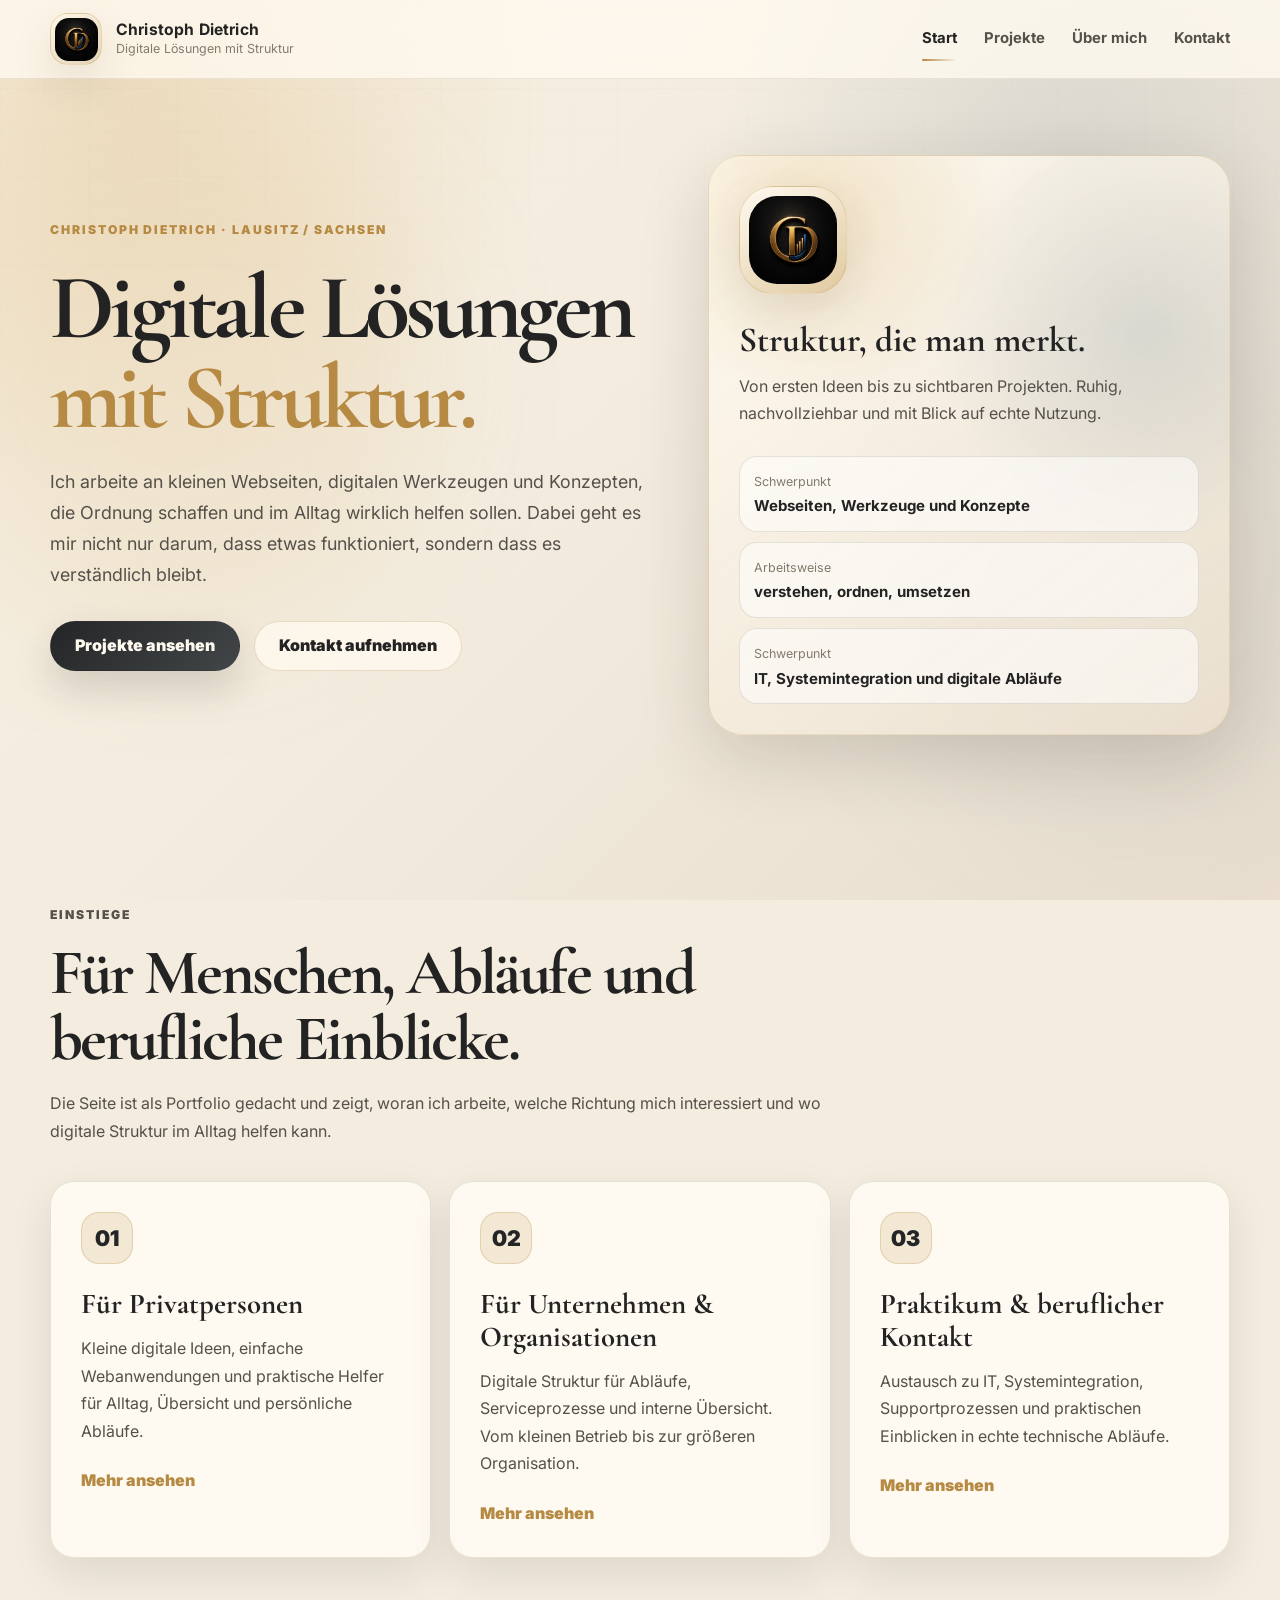
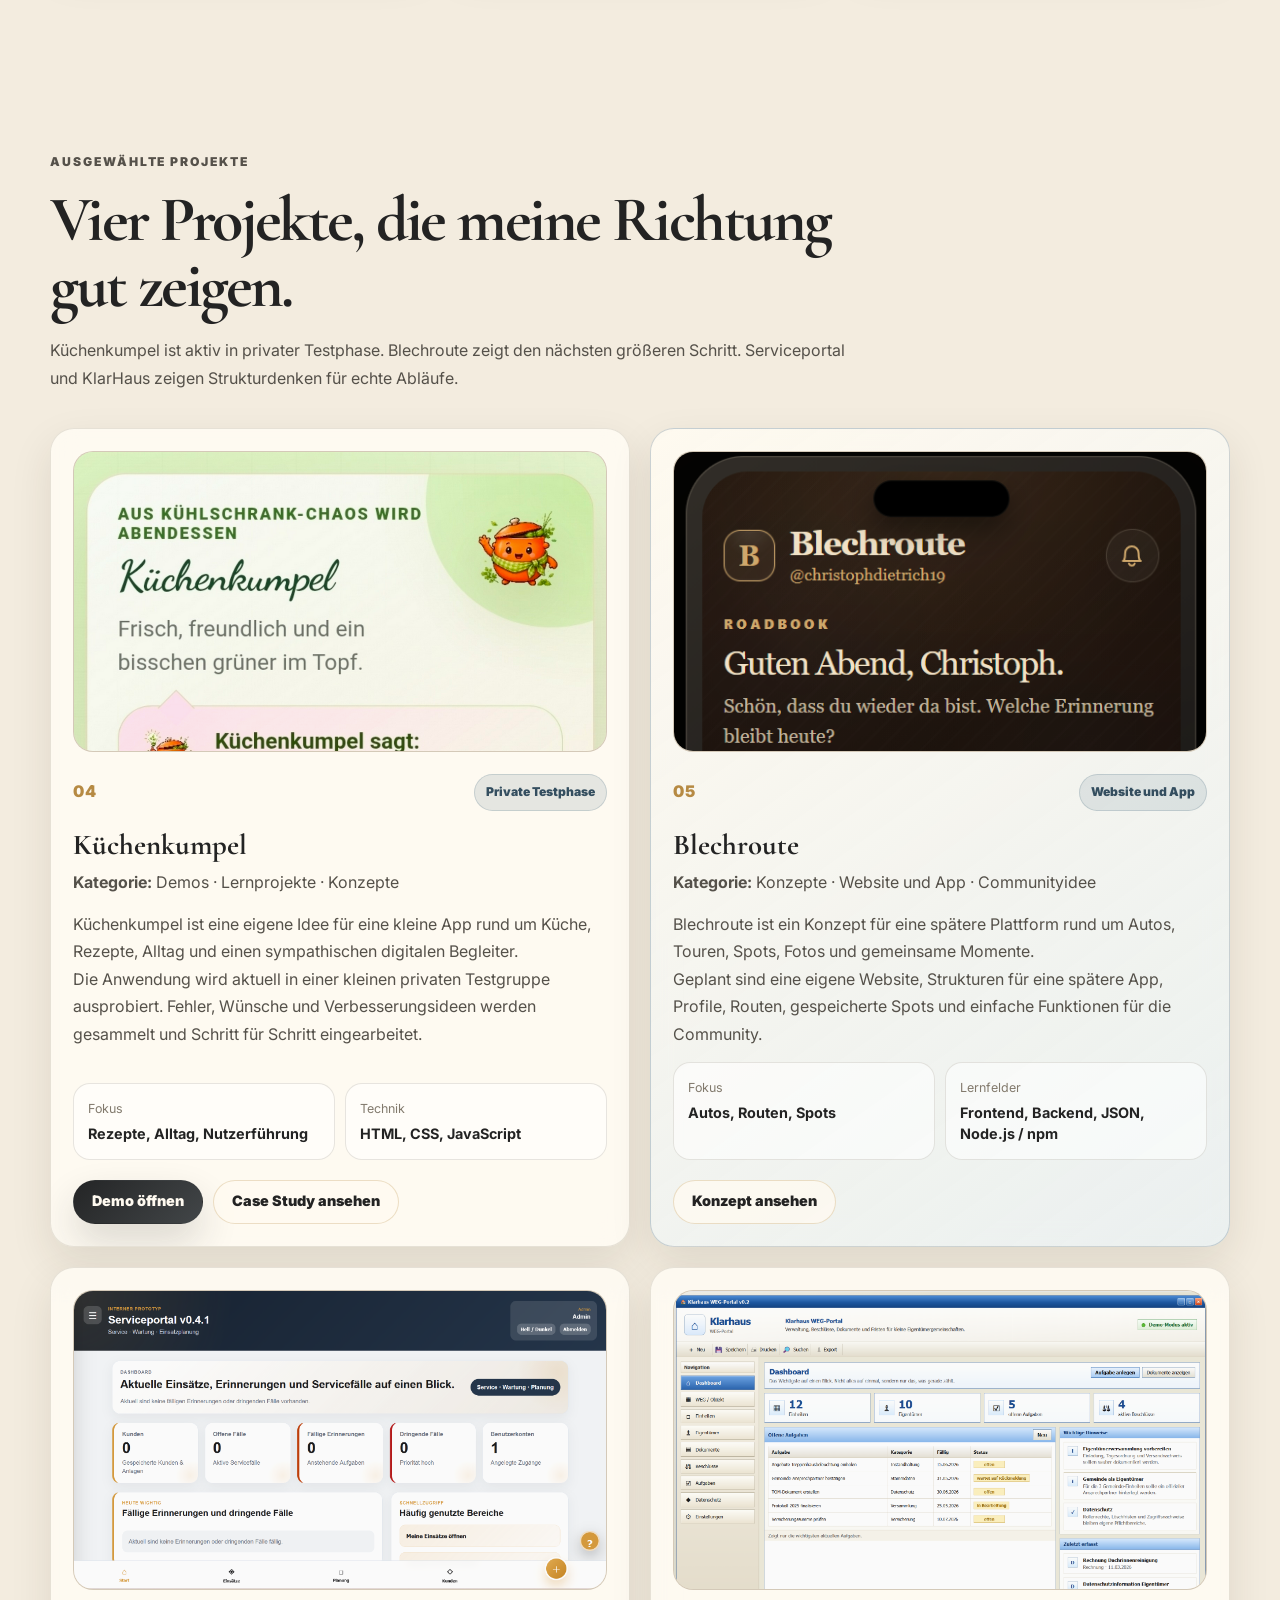
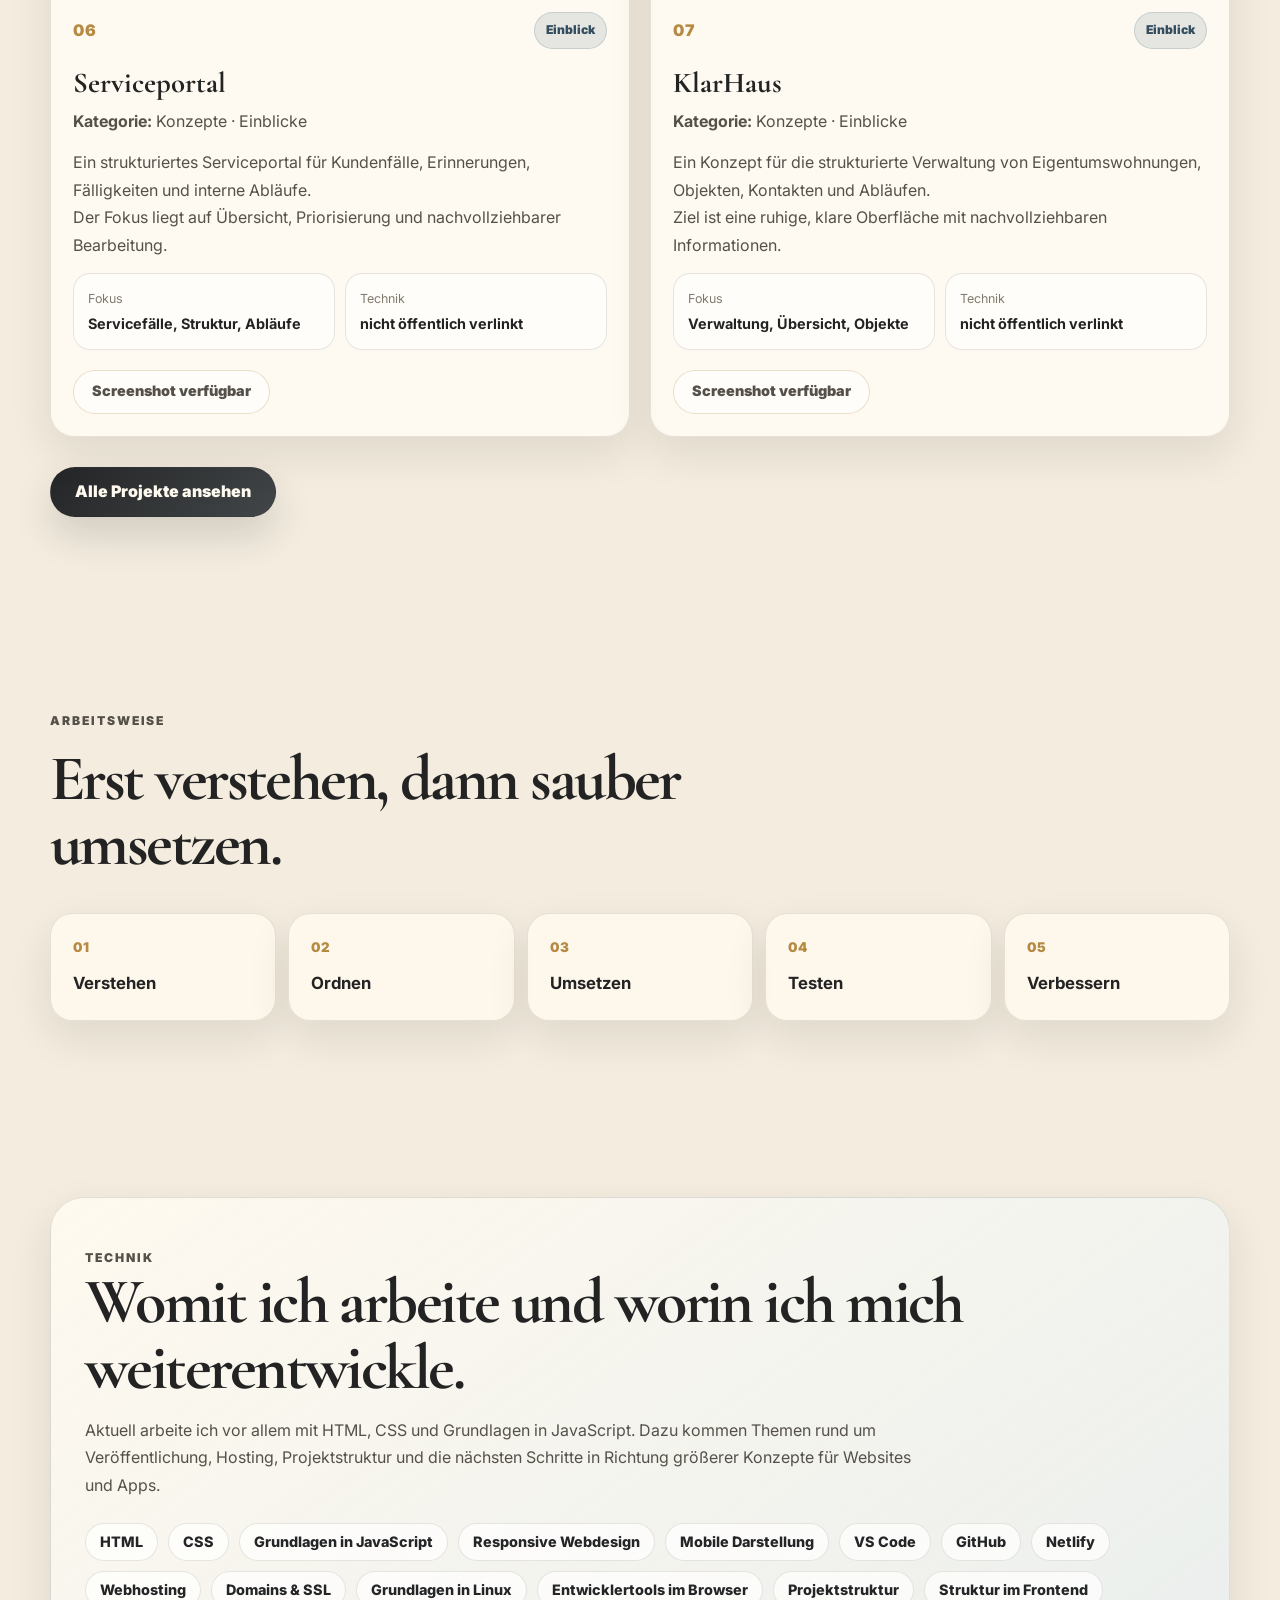
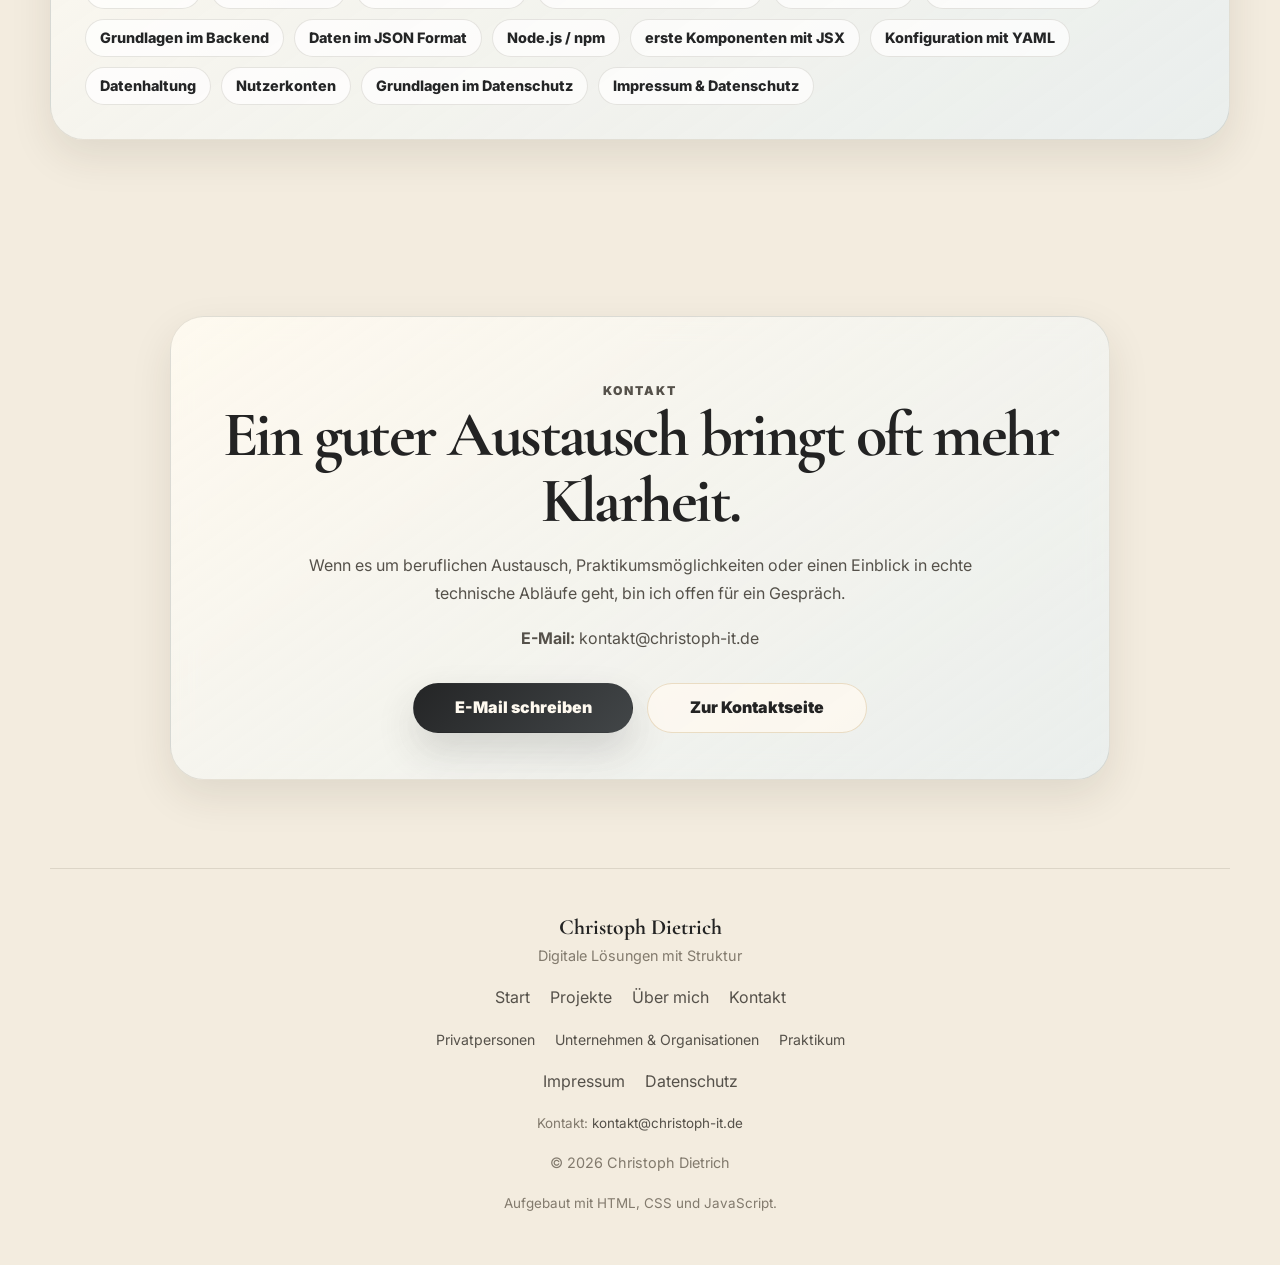
==== commit 692f0076: "Add files via upload" ====
--- a/index.html
+++ b/index.html
@@ -56,7 +56,7 @@
           <div class="panel-metrics">
             <div><span>Schwerpunkt</span><b>Webseiten, Werkzeuge und Konzepte</b></div>
             <div><span>Arbeitsweise</span><b>verstehen, ordnen, umsetzen</b></div>
-            <div><span>Richtung</span><b>IT, Systemintegration und digitale Abläufe</b></div>
+            <div><span>Schwerpunkt</span><b>IT, Systemintegration und digitale Abläufe</b></div>
           </div>
         </div>
       </aside>
@@ -69,7 +69,7 @@
         <p>Die Seite ist als Portfolio gedacht und zeigt, woran ich arbeite, welche Richtung mich interessiert und wo digitale Struktur im Alltag helfen kann.</p>
       </div>
       <div class="card-grid">
-        <article class="card"><div class="card-icon">01</div><h3>Für Privatpersonen</h3><p>Kleine digitale Ideen, einfache Web Anwendungen und praktische Helfer für Alltag, Übersicht und persönliche Abläufe.</p><a class="card-link" href="privatpersonen/">Mehr ansehen</a></article>
+        <article class="card"><div class="card-icon">01</div><h3>Für Privatpersonen</h3><p>Kleine digitale Ideen, einfache Webanwendungen und praktische Helfer für Alltag, Übersicht und persönliche Abläufe.</p><a class="card-link" href="privatpersonen/">Mehr ansehen</a></article>
         <article class="card"><div class="card-icon">02</div><h3>Für Unternehmen & Organisationen</h3><p>Digitale Struktur für Abläufe, Serviceprozesse und interne Übersicht. Vom kleinen Betrieb bis zur größeren Organisation.</p><a class="card-link" href="unternehmen-gewerbe/">Mehr ansehen</a></article>
         <article class="card"><div class="card-icon">03</div><h3>Praktikum & beruflicher Kontakt</h3><p>Austausch zu IT, Systemintegration, Supportprozessen und praktischen Einblicken in echte technische Abläufe.</p><a class="card-link" href="praktikum-beruflicher-kontakt/">Mehr ansehen</a></article>
       </div>
@@ -87,7 +87,7 @@
           <div class="project-head"><span class="project-index">04</span><span class="project-state">Private Testphase</span></div>
           <h3>Küchenkumpel</h3>
           <p class="project-category-line"><strong>Kategorie:</strong> Demos · Lernprojekte · Konzepte</p>
-          <p>Küchenkumpel ist eine eigene App Idee rund um Küche, Rezepte, Alltag und einen sympathischen digitalen Begleiter.</p>
+          <p>Küchenkumpel ist eine eigene Idee für eine kleine App rund um Küche, Rezepte, Alltag und einen sympathischen digitalen Begleiter.</p>
           <p>Die Anwendung wird aktuell in einer kleinen privaten Testgruppe ausprobiert. Fehler, Wünsche und Verbesserungsideen werden gesammelt und Schritt für Schritt eingearbeitet.</p>
           <div class="project-data">
             <div><span>Fokus</span><strong>Rezepte, Alltag, Nutzerführung</strong></div>
@@ -100,13 +100,13 @@
         </article>
         <article class="project-card project-highlight">
           <div class="project-preview"><img src="assets/project-blechroute.png" alt="Konzeptbild zu Blechroute" /></div>
-          <div class="project-head"><span class="project-index">05</span><span class="project-state">Website und App Konzept</span></div>
+          <div class="project-head"><span class="project-index">05</span><span class="project-state">Website und App</span></div>
           <h3>Blechroute</h3>
-          <p class="project-category-line"><strong>Kategorie:</strong> Konzepte · Web App · Community Idee</p>
-          <p>Blechroute ist ein Website und App Konzept für eine spätere Car Community rund um Touren, Spots, Fotos und gemeinsame Auto Momente.</p>
-          <p>Geplant sind eine eigene Website, spätere App Strukturen, Profile, Routen, Spot Sammlungen und einfache Community Funktionen.</p>
-          <div class="project-data">
-            <div><span>Fokus</span><strong>Car Community, Routen, Spots</strong></div>
+          <p class="project-category-line"><strong>Kategorie:</strong> Konzepte · Website und App · Communityidee</p>
+          <p>Blechroute ist ein Konzept für eine spätere Plattform rund um Autos, Touren, Spots, Fotos und gemeinsame Momente.</p>
+          <p>Geplant sind eine eigene Website, Strukturen für eine spätere App, Profile, Routen, gespeicherte Spots und einfache Funktionen für die Community.</p>
+          <div class="project-data">
+            <div><span>Fokus</span><strong>Autos, Routen, Spots</strong></div>
             <div><span>Lernfelder</span><strong>Frontend, Backend, JSON, Node.js / npm</strong></div>
           </div>
           <div class="project-actions">
@@ -164,11 +164,11 @@
       <div class="tech-panel">
         <p class="eyebrow">Technik</p>
         <h2>Womit ich arbeite und worin ich mich weiterentwickle.</h2>
-        <p>Aktuell arbeite ich vor allem mit HTML, CSS und JavaScript Grundlagen. Dazu kommen Themen rund um Veröffentlichung, Hosting, Projektstruktur und die nächsten Schritte in Richtung größerer Website und App Konzepte.</p>
+        <p>Aktuell arbeite ich vor allem mit HTML, CSS und Grundlagen in JavaScript. Dazu kommen Themen rund um Veröffentlichung, Hosting, Projektstruktur und die nächsten Schritte in Richtung größerer Konzepte für Websites und Apps.</p>
         <div class="tech-list">
             <span class="tech-pill">HTML</span>
             <span class="tech-pill">CSS</span>
-            <span class="tech-pill">JavaScript Grundlagen</span>
+            <span class="tech-pill">Grundlagen in JavaScript</span>
             <span class="tech-pill">Responsive Webdesign</span>
             <span class="tech-pill">Mobile Darstellung</span>
             <span class="tech-pill">VS Code</span>
@@ -176,18 +176,18 @@
             <span class="tech-pill">Netlify</span>
             <span class="tech-pill">Webhosting</span>
             <span class="tech-pill">Domains &amp; SSL</span>
-            <span class="tech-pill">Linux Grundlagen</span>
-            <span class="tech-pill">Browser Entwicklertools</span>
+            <span class="tech-pill">Grundlagen in Linux</span>
+            <span class="tech-pill">Entwicklertools im Browser</span>
             <span class="tech-pill">Projektstruktur</span>
-            <span class="tech-pill">Frontend Struktur</span>
-            <span class="tech-pill">Backend Grundlagen</span>
-            <span class="tech-pill">JSON Daten</span>
+            <span class="tech-pill">Struktur im Frontend</span>
+            <span class="tech-pill">Grundlagen im Backend</span>
+            <span class="tech-pill">Daten im JSON Format</span>
             <span class="tech-pill">Node.js / npm</span>
-            <span class="tech-pill">erste JSX Komponenten</span>
-            <span class="tech-pill">YAML Konfiguration</span>
+            <span class="tech-pill">erste Komponenten mit JSX</span>
+            <span class="tech-pill">Konfiguration mit YAML</span>
             <span class="tech-pill">Datenhaltung</span>
             <span class="tech-pill">Nutzerkonten</span>
-            <span class="tech-pill">Datenschutz Grundlagen</span>
+            <span class="tech-pill">Grundlagen im Datenschutz</span>
             <span class="tech-pill">Impressum &amp; Datenschutz</span>
         </div>
       </div>
@@ -197,7 +197,7 @@
       <div class="cta-card">
         <p class="eyebrow">Kontakt</p>
         <h2>Ein guter Austausch bringt oft mehr Klarheit.</h2>
-        <p>Wenn es um beruflichen Austausch, Praktikumsmöglichkeiten oder einen Einblick in echte IT Abläufe geht, bin ich offen für ein Gespräch.</p>
+        <p>Wenn es um beruflichen Austausch, Praktikumsmöglichkeiten oder einen Einblick in echte technische Abläufe geht, bin ich offen für ein Gespräch.</p>
         <p><strong>E-Mail:</strong> <a href="mailto:kontakt@christoph-it.de">kontakt@christoph-it.de</a></p>
         <div class="hero-actions"><a href="mailto:kontakt@christoph-it.de" class="btn btn-primary">E-Mail schreiben</a><a href="kontakt/" class="btn btn-secondary">Zur Kontaktseite</a></div>
       </div>
--- a/style.css
+++ b/style.css
@@ -56,7 +56,7 @@
 .menu-toggle { display: none; width: 46px; height: 46px; flex: 0 0 auto; border: 1px solid var(--border); border-radius: 16px; background: rgba(255, 250, 240, 0.92); cursor: pointer; box-shadow: var(--shadow-soft); }
 .menu-toggle span { display: block; width: 20px; height: 2px; margin: 5px auto; border-radius: 99px; background: var(--graphite); }
 
-.section { width: min(var(--max-width), calc(100% - 36px)); margin: 0 auto; padding: 96px 0; }
+.section { width: min(var(--max-width), calc(100% - 36px)); margin: 0 auto; padding: 88px 0; }
 .eyebrow, .signature, .panel-label { color: var(--gold); font-size: .76rem; font-weight: 900; letter-spacing: .16em; text-transform: uppercase; }
 .signature { margin-bottom: 22px; }
 h1, h2, h3 { color: var(--text-main); }
@@ -71,22 +71,22 @@
 .btn-primary:hover { box-shadow: 0 22px 46px rgba(36, 37, 38, .22); }
 .btn-secondary { color: var(--text-main); background: rgba(255, 250, 240, .75); border-color: var(--border-strong); }
 .btn-secondary:hover { background: #fffaf0; border-color: var(--gold); }
-.hero-actions { margin-top: 34px; display: flex; flex-wrap: wrap; gap: 14px; }
-
-.hero { width: min(var(--max-width), calc(100% - 36px)); margin: 0 auto; min-height: calc(90vh - 78px); display: grid; grid-template-columns: minmax(0, 1.08fr) minmax(310px, .92fr); align-items: center; gap: 46px; padding: 92px 0 76px; }
+.hero-actions { margin-top: 30px; display: flex; flex-wrap: wrap; gap: 14px; }
+
+.hero { width: min(var(--max-width), calc(100% - 36px)); margin: 0 auto; min-height: calc(82vh - 78px); display: grid; grid-template-columns: minmax(0, 1.08fr) minmax(310px, .92fr); align-items: center; gap: 46px; padding: 76px 0 64px; }
 .hero-copy { animation: fadeUp .7s ease both; }
-.hero-text { max-width: 760px; margin-top: 28px; color: var(--text-soft); font-size: clamp(1.04rem, 1.4vw, 1.16rem); }
+.hero-text { max-width: 720px; margin-top: 24px; color: var(--text-soft); font-size: clamp(1.04rem, 1.4vw, 1.16rem); }
 .hero-panel { position: relative; padding: 30px; border-radius: var(--radius-xl); background: linear-gradient(145deg, rgba(255, 250, 240, .94), rgba(237, 225, 207, .76)); border: 1px solid var(--border-strong); box-shadow: var(--shadow); overflow: hidden; }
 .hero-panel::before { content: ""; position: absolute; inset: 0; background: radial-gradient(circle at 20% 10%, rgba(212, 174, 104, .28), transparent 28%), radial-gradient(circle at 84% 30%, rgba(82, 113, 132, .16), transparent 36%); pointer-events: none; }
-.hero-seal { position: relative; z-index: 2; width: 118px; height: 118px; display: grid; place-items: center; margin-bottom: 28px; border-radius: 34px; background: linear-gradient(145deg, #fffaf0, #e0c99f); border: 1px solid var(--border-strong); box-shadow: var(--shadow-soft); }
-.hero-seal img { width: 98px; height: 98px; display: block; object-fit: cover; border-radius: 28px; }
+.hero-seal { position: relative; z-index: 2; width: 108px; height: 108px; display: grid; place-items: center; margin-bottom: 28px; border-radius: 34px; background: linear-gradient(145deg, #fffaf0, #e0c99f); border: 1px solid var(--border-strong); box-shadow: var(--shadow-soft); }
+.hero-seal img { width: 88px; height: 88px; display: block; object-fit: cover; border-radius: 28px; }
 .hero-panel-content { position: relative; z-index: 2; display: grid; gap: 14px; }
 .hero-panel-content strong { font-family: var(--font-heading); font-size: 2.2rem; line-height: 1.04; }
 .hero-panel-content p { color: var(--text-soft); }
 .panel-metrics { display: grid; gap: 10px; margin-top: 14px; }
 .panel-metrics div { padding: 14px; border-radius: 18px; background: rgba(255, 255, 255, .55); border: 1px solid var(--border); }
 .panel-metrics span { display: block; color: var(--text-muted); font-size: .78rem; margin-bottom: 3px; }
-.panel-metrics b { color: var(--text-main); font-size: .94rem; }
+.panel-metrics b { display: block; color: var(--text-main); font-size: .94rem; line-height: 1.45; }
 
 .section-heading { max-width: 820px; margin-bottom: 36px; }
 .section-heading .eyebrow { margin-bottom: 14px; }
@@ -114,7 +114,7 @@
 .project-data { display: grid; grid-template-columns: repeat(2, minmax(0, 1fr)); gap: 10px; margin-top: auto; padding-top: 14px; }
 .project-data div, .detail-list div { padding: 14px; border-radius: 17px; background: rgba(255, 255, 255, .56); border: 1px solid var(--border); }
 .project-data span, .detail-list span { display: block; color: var(--text-muted); font-size: .78rem; margin-bottom: 4px; }
-.project-data strong, .detail-list strong { color: var(--text-main); font-size: .9rem; }
+.project-data strong, .detail-list strong { display: block; color: var(--text-main); font-size: .9rem; line-height: 1.45; }
 .project-actions { display: flex; flex-wrap: wrap; gap: 10px; margin-top: 20px; }
 .project-action-btn, .project-static-action { min-height: 44px; padding: 0 18px; font-size: .9rem; }
 .project-static-action { display: inline-flex; align-items: center; justify-content: center; border-radius: 999px; color: var(--text-soft); background: rgba(255, 255, 255, .54); border: 1px solid var(--border-strong); font-weight: 900; }
@@ -131,7 +131,10 @@
 .page-hero { min-height: calc(64vh - 78px); display: grid; grid-template-columns: minmax(0, 1.08fr) minmax(300px, .92fr); align-items: center; gap: 46px; padding-top: 82px; padding-bottom: 72px; }
 .page-hero-text { max-width: 760px; margin-top: 28px; color: var(--text-soft); font-size: clamp(1rem, 1.35vw, 1.1rem); }
 .page-panel { padding: 30px; background: linear-gradient(145deg, rgba(255, 250, 240, .92), rgba(230, 239, 242, .72)); }
-.panel-list, .detail-list { display: grid; gap: 10px; margin-top: 24px; }
+ .panel-list, .detail-list { display: grid; gap: 10px; margin-top: 24px; }
+.panel-list div, .detail-list div { padding: 14px; border-radius: 17px; background: rgba(255, 255, 255, .56); border: 1px solid var(--border); }
+.panel-list span, .detail-list span { display: block; color: var(--text-muted); font-size: .78rem; margin-bottom: 4px; }
+.panel-list strong, .panel-list b, .detail-list strong, .detail-list b { display: block; color: var(--text-main); font-size: .92rem; line-height: 1.45; }
 .content-grid { display: grid; grid-template-columns: minmax(0, 1.05fr) minmax(0, .95fr); gap: 18px; }
 .text-card h2, .contact-card h2, .legal-card h2 { margin-bottom: 18px; }
 .text-card p + p, .legal-card p + p, .contact-card p + p { margin-top: 14px; }
@@ -204,16 +207,23 @@
   .navbar { min-height: 70px; }
   .brand-text small { display: none; }
   .menu-toggle { display: block; }
-  .nav-links { position: absolute; top: 70px; left: 18px; right: 18px; display: none; flex-direction: column; align-items: flex-start; gap: 0; padding: 12px; border-radius: 22px; background: rgba(255,250,240,.98); border: 1px solid var(--border); box-shadow: var(--shadow); }
+  .nav-links { position: absolute; top: 70px; left: 18px; right: 18px; display: none; flex-direction: column; align-items: flex-start; gap: 0; padding: 14px; border-radius: 24px; background: rgba(255, 250, 240, 0.995); border: 1px solid var(--border); box-shadow: 0 24px 70px rgba(47, 38, 23, 0.22); }
   .nav-links.active { display: flex; }
   .nav-links a { width: 100%; padding: 13px 10px; }
   .nav-links a::after { display: none; }
-  .section { width: min(100% - 28px, var(--max-width)); padding: 72px 0; }
-  .hero, .page-hero, .contact-page, .legal-page { width: min(100% - 28px, var(--max-width)); padding-top: 56px; padding-bottom: 56px; }
-  h1 { font-size: clamp(3.05rem, 15vw, 5rem); line-height: 1.03; }
+  .section { width: min(100% - 28px, var(--max-width)); padding: 60px 0; }
+  .hero, .page-hero, .contact-page, .legal-page { width: min(100% - 28px, var(--max-width)); padding-top: 42px; padding-bottom: 48px; }
+  h1 { font-size: clamp(2.85rem, 14vw, 4.7rem); line-height: 1.03; }
   .hero-actions, .project-actions { flex-direction: column; }
   .btn, .project-action-btn, .project-static-action { width: 100%; }
   .hero-panel, .card, .text-card, .project-card, .contact-card, .legal-card, .cta-card, .page-panel, .career-card, .tech-panel { padding: 24px; }
+  .hero-text { font-size: 1rem; line-height: 1.72; }
+  .signature, .eyebrow, .panel-label { letter-spacing: .14em; }
+  .hero-panel { margin-top: 6px; }
+  .process-grid { gap: 14px; }
+  .process-step { min-height: 92px; display: grid; align-content: center; }
+  .footer { padding-bottom: 96px; }
+  .scroll-top { right: 18px; bottom: calc(18px + env(safe-area-inset-bottom)); }
   .process-grid { grid-template-columns: 1fr; }
   .project-register-row { flex-wrap: nowrap; overflow-x: auto; padding: 4px 2px 16px; }
   .project-register-tab { min-width: 156px; flex: 0 0 auto; }
@@ -222,12 +232,15 @@
   .contact-card h1, .legal-card h1 { font-size: clamp(2.4rem, 11vw, 4rem); }
 }
 @media (max-width: 460px) {
+  .panel-list div, .detail-list div, .panel-metrics div { padding: 16px; }
+  .panel-list span, .detail-list span, .panel-metrics span { margin-bottom: 6px; }
   .brand-text strong { font-size: .9rem; }
   .brand-logo-shell { width: 46px; height: 46px; border-radius: 16px; }
   .brand-logo { width: 38px; height: 38px; border-radius: 13px; }
   .project-preview { aspect-ratio: 4 / 3; }
-  .hero-seal { width: 98px; height: 98px; }
-  .hero-seal img { width: 82px; height: 82px; }
+  .hero-seal { width: 86px; height: 86px; border-radius: 26px; margin-bottom: 20px; }
+  .hero-seal img { width: 70px; height: 70px; border-radius: 22px; }
+  .hero-panel-content strong { font-size: 1.85rem; }
 }
 @media (prefers-reduced-motion: reduce) {
   html { scroll-behavior: auto; }
